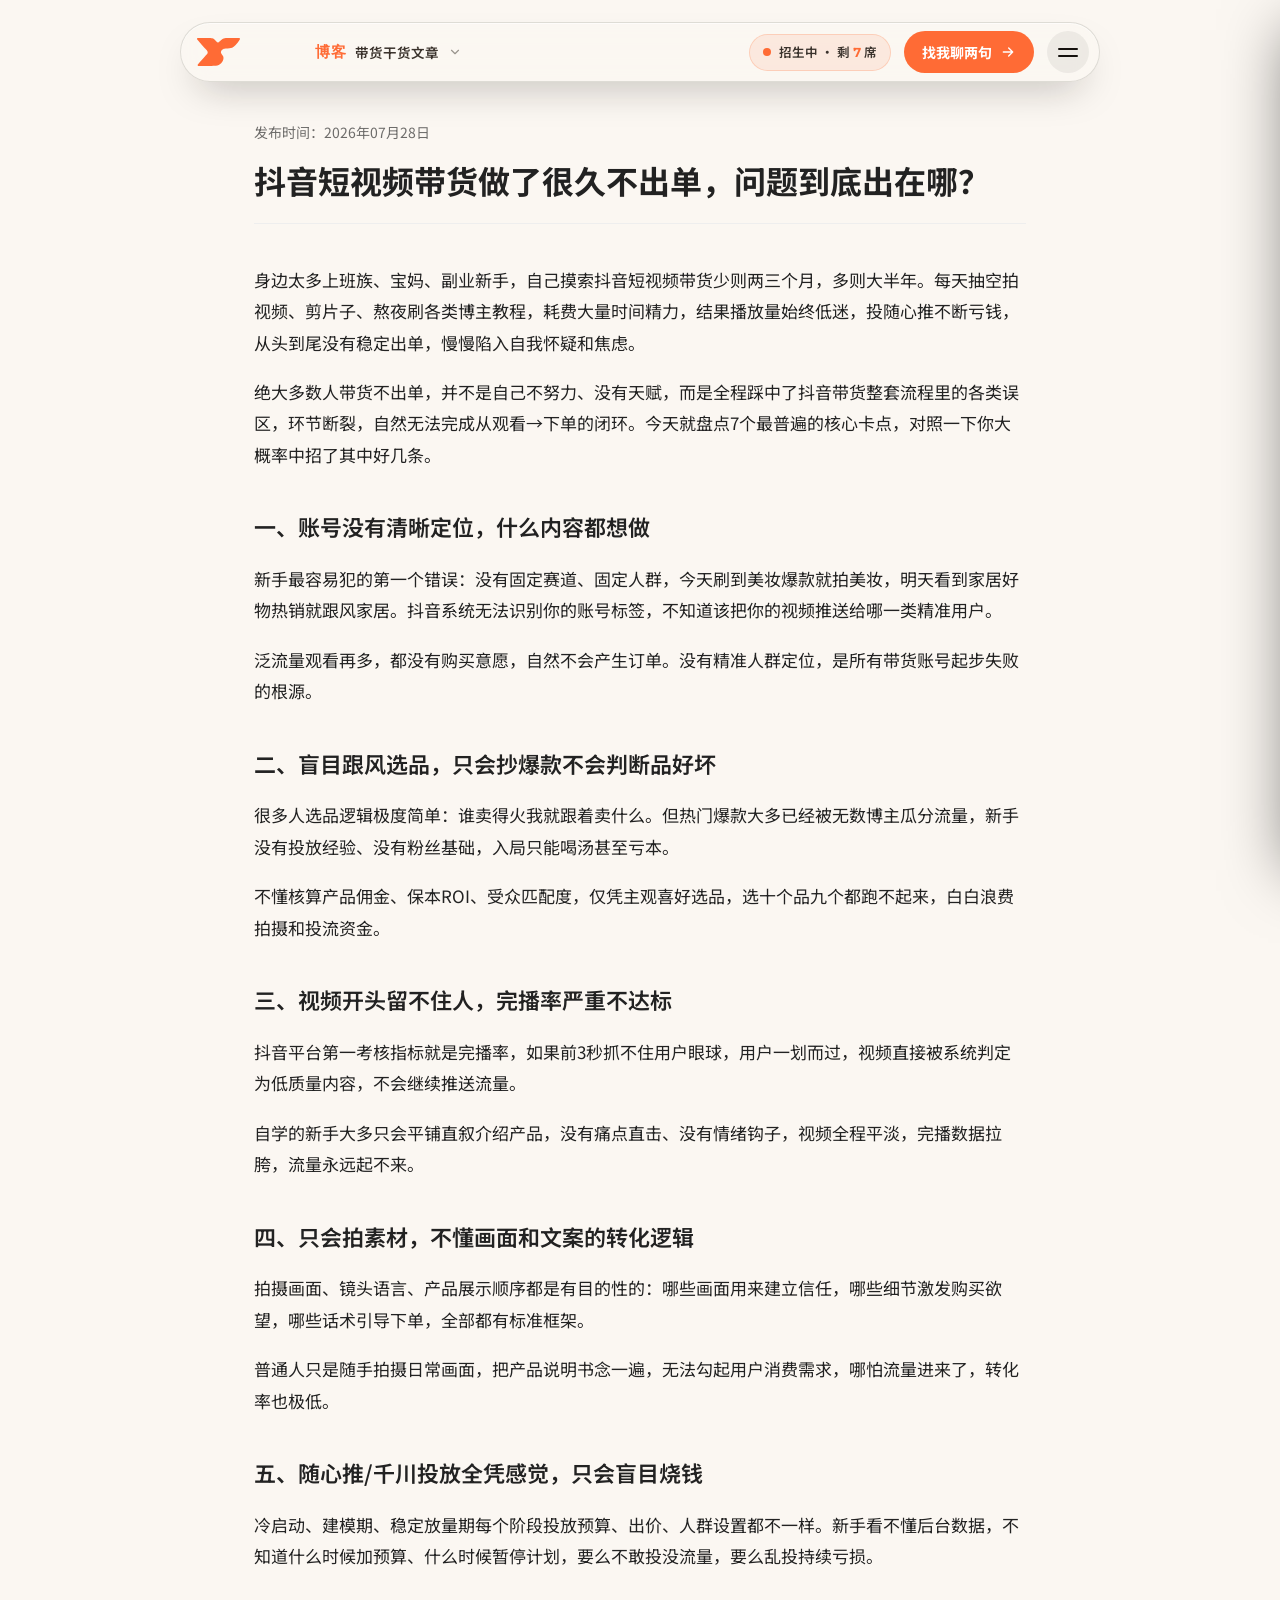
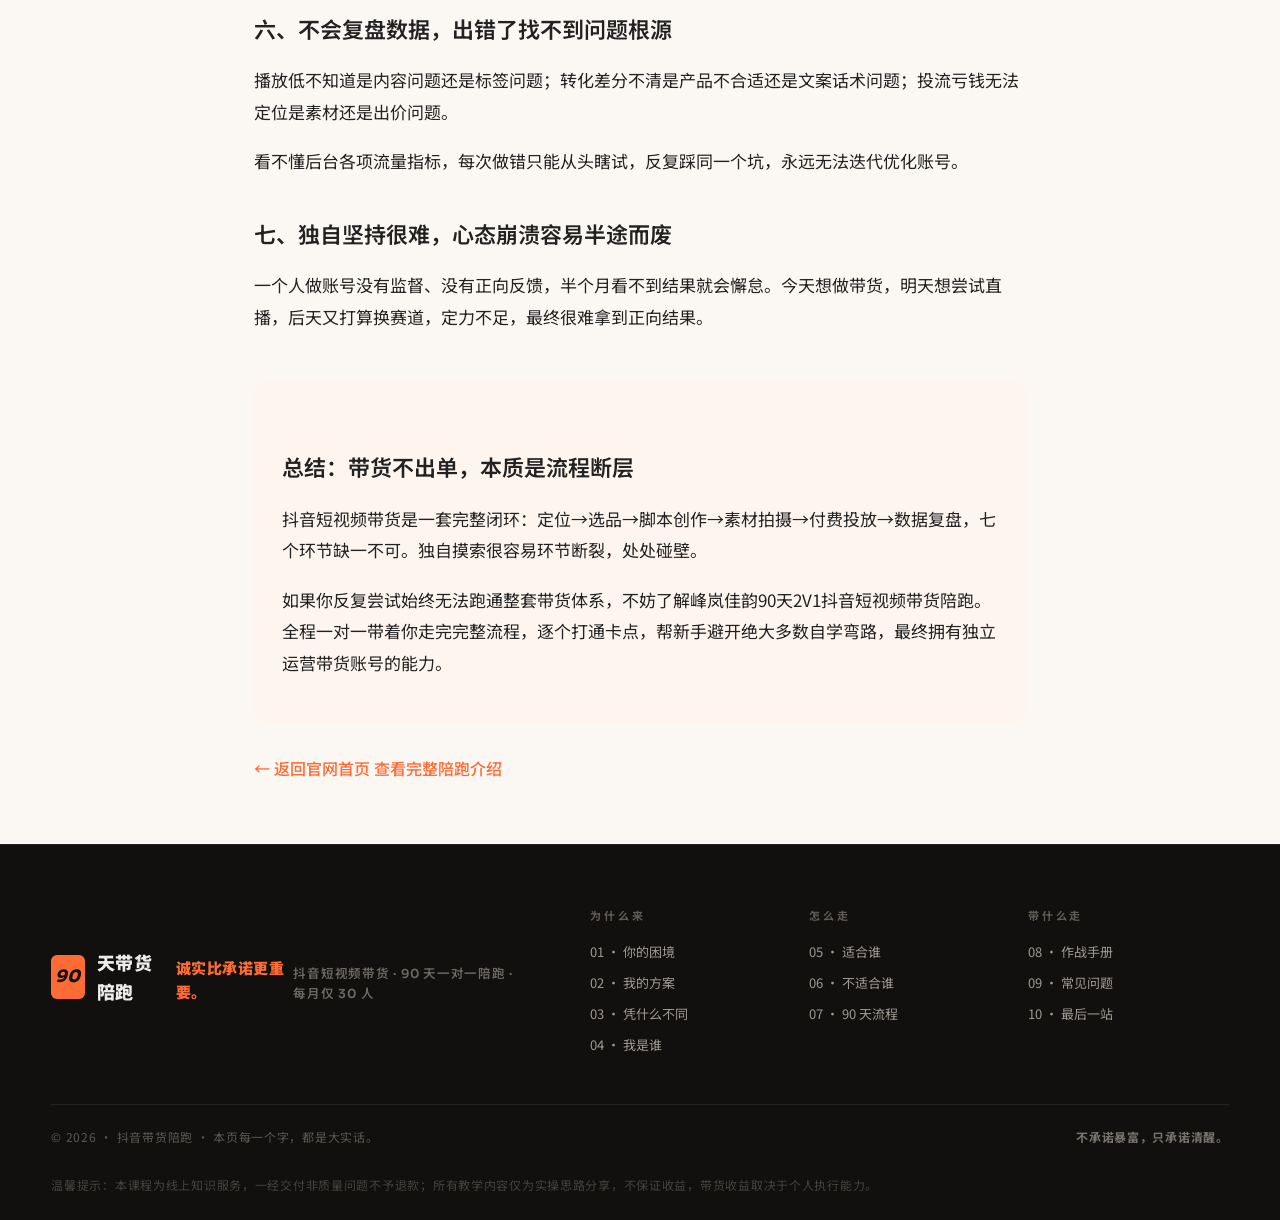
==== blog/out-no-order.html @ e252c6c5 "更新所有内容" ====
<!DOCTYPE html>
<html lang="zh-CN">
<head>
  <meta charset="UTF-8" />
  <link rel="icon" type="image/x-icon" href="../favicon.ico" />

  <!-- 头条收录推送JS 沿用首页配置 -->
  <script>
(function(){
var el = document.createElement("script");
el.src = "https://lf1-cdn-tos.bytegoofy.com/goofy/ttzz/push.js?caa2ae6c626daacee411cb8e3957a26a3ac97c10958d70d20d7df3fed50c33dfbc434964556b7d7129e9b750ed197d397efd7b0c6c715c1701396e1af40cec962b8d7c8c6655c9b00211740aa8a98e2e";
el.id = "ttzz";
var s = document.getElementsByTagName("script")[0];
s.parentNode.insertBefore(el, s);
})(window)
</script>

  <!-- 字节时间标签 -->
  <meta property="bytedance:published_time" content="2026-07-28T10:00:00+08:00" />
  <meta property="bytedance:updated_time" content="2026-07-28T10:00:00+08:00" />

  <!-- 统一主域名 -->
  <link rel="canonical" href="https://fljytrain.cn/blog/out-no-order.html" />
  <!-- 站点验证标签 -->
  <meta name="bytedance-verification-code" content="dHmdlxs4tfPzZgdVgK3D" />
  <meta name="msvalidate.01" content="B22CA4D837A7EFBE70AE7896F3863DC6" />

  <meta name="viewport" content="width=device-width, initial-scale=1.0, viewport-fit=cover" />
  <!-- 页面SEO核心标题+描述（百度抓取核心） -->
  <title>抖音短视频带货做了很久不出单，问题到底出在哪？|峰岚佳韵</title>
  <meta name="description" content="很多新手自学抖音带货数月始终无法出单，播放量低迷、投流亏钱、账号越做越焦虑，盘点7个绝大多数人都会踩的核心原因，帮你找准带货卡点。" />

  <meta name="theme-color" content="#FF6B35" />
  <meta name="color-scheme" content="light" />
  <meta name="format-detection" content="telephone=no, address=no, email=no" />

  <!-- 多尺寸图标 -->
  <link rel="icon" type="image/svg+xml" href="../favicon.svg" />
  <link rel="icon" type="image/png" sizes="32x32" href="../favicon-32.png" />
  <link rel="apple-touch-icon" sizes="180x180" href="../apple-touch-icon.png" />
  <link rel="manifest" href="../manifest.json" />

  <!-- OG社交分享卡片 -->
  <meta property="og:type" content="article" />
  <meta property="og:site_name" content="峰岚佳韵" />
  <meta property="og:title" content="抖音短视频带货做了很久不出单，问题到底出在哪？" />
  <meta property="og:description" content="盘点新手抖音带货不出单7大核心卡点，告别盲目摸索、内耗焦虑" />
  <meta property="og:url" content="https://fljytrain.cn/blog/out-no-order.html" />
  <meta property="og:locale" content="zh_CN" />
  <meta property="og:image" content="https://fljytrain.cn/og-cover.png" />
  <meta property="og:image:width" content="1200" />
  <meta property="og:image:height" content="630" />

  <!-- Twitter卡片 -->
  <meta name="twitter:card" content="summary_large_image" />
  <meta name="twitter:title" content="抖音短视频带货做了很久不出单，问题到底出在哪？" />
  <meta name="twitter:description" content="盘点新手抖音带货不出单7大核心卡点，告别盲目摸索、内耗焦虑" />
  <meta name="twitter:image" content="https://fljytrain.cn/og-cover.png" />

  <!-- 字体加载 完全沿用首页 -->
  <link rel="preconnect" href="https://fonts.loli.net" crossorigin />
  <link rel="preconnect" href="https://fonts.loli.net" />
  <link rel="preconnect" href="https://fonts.loli.net" crossorigin />
<link rel="preload" as="style"
      href="https://fonts.loli.net/css2?family=Sora:wght@400;600;700;800&family=Noto+Sans+SC:wght@400;500;700;900&display=swap" />
<link rel="stylesheet"
      href="https://fonts.loli.net/css2?family=Sora:wght@400;600;700;800&family=Noto+Sans+SC:wght@400;500;700;900&display=swap"
      media="print" onload="this.media='all'" />
<noscript><link rel="stylesheet"
      href="https://fonts.loli.net/css2?family=Sora:wght@400;600;700;800&family=Noto+Sans+SC:wght@400;500;700;900&display=swap" /></noscript>

  <!-- 全局样式引入 -->
  <link rel="stylesheet" href="../style.css" />
  <noscript><style>.rv{opacity:1!important;transform:none!important}.live-dot{animation:none!important}</style></noscript>

  <style>
    /* 博客页面专属简易排版样式，适配原有设计调性 */
    .blog-wrap {
      max-width: 820px;
      margin: 0 auto;
      padding: 120px 24px 60px;
      color: #222;
      line-height: 1.85;
    }
    .blog-header {
      margin-bottom: 40px;
      border-bottom: 1px solid #eee;
      padding-bottom: 20px;
    }
    .blog-date {
      font-size: 14px;
      opacity: 0.65;
      margin-bottom: 12px;
    }
    .blog-title {
      font-size: 32px;
      font-weight: 700;
      line-height: 1.4;
      font-family: "Noto Sans SC", sans-serif;
    }
    .blog-content h2 {
      font-size: 22px;
      margin: 36px 0 16px;
      font-weight: 600;
    }
    .blog-content p {
      font-size: 17px;
      margin-bottom: 18px;
    }
    .blog-content ul {
      padding-left: 22px;
      margin-bottom: 20px;
    }
    .blog-content li {
      margin-bottom: 12px;
      font-size: 17px;
    }
    .blog-conclusion {
      margin-top: 50px;
      padding: 28px;
      background: #fff5ef;
      border-radius: 12px;
    }
    .blog-back-home {
      display: inline-block;
      margin-top: 30px;
      color: #ff6b35;
      font-weight: 500;
    }
  </style>
</head>
<body>
<!-- 顶部导航 完全复用首页 -->
<header class="nav" id="nav" aria-label="主导航">
  <div class="nav-progress" aria-hidden="true"><span id="navProgressBar"></span></div>
  <div class="nav-island" id="navIsland">
    <a class="nav-brand" href="../index.html" aria-label="峰岚佳韵 首页">
      <img class="nav-logo nav-logo--color" src="../logo-color.svg" alt="峰岚佳韵" />
      <img class="nav-logo nav-logo--white" src="../logo-white.svg" alt="" aria-hidden="true" />
    </a>
    <button class="nav-chapter" id="navChapter" aria-label="打开章节目录" aria-controls="navDrawer" aria-expanded="false">
      <span class="nav-chapter-num">博客</span>
      <span class="nav-chapter-txt">带货干货文章</span>
      <svg class="nav-chapter-arr" viewBox="0 0 24 24" width="14" height="14" aria-hidden="true">
        <path d="M6 9l6 6 6-6" fill="none" stroke="currentColor" stroke-width="2" stroke-linecap="round" stroke-linejoin="round"/>
      </svg>
    </button>
    <div class="nav-right">
      <span class="nav-status" title="本期招生状态">
        <i class="nav-dot" aria-hidden="true"></i>
        <span class="nav-status-txt">招生中 · 剩 <b class="seats">7</b> 席</span>
      </span>
      <button class="nav-cta" id="navWx" type="button" data-wx="JyDdhrj" aria-label="复制微信号 JyDdhrj">
        <span>找我聊两句</span>
        <svg class="nav-cta-arr" viewBox="0 0 24 24" width="16" height="16" aria-hidden="true">
          <path d="M5 12h14M13 6l6 6-6 6" fill="none" stroke="currentColor" stroke-width="2" stroke-linecap="round" stroke-linejoin="round"/>
        </svg>
      </button>
      <button class="nav-burger" id="navBurger" aria-label="打开章节目录" aria-expanded="false" aria-controls="navDrawer">
        <span></span><span></span>
      </button>
    </div>
  </div>
</header>
<!-- 抽屉菜单、遮罩沿用首页代码 -->
<div class="nav-scrim" id="navScrim" aria-hidden="true"></div>
<div class="nav-drawer" id="navDrawer" inert aria-hidden="true">
  <div class="nav-drawer-head">
    <img class="nav-drawer-logo" src="../logo-white.svg" alt="峰岚佳韵" />
    <button class="nav-drawer-close" id="navDrawerClose" aria-label="关闭目录"><span></span><span></span></button>
  </div>
  <nav class="nav-drawer-list" aria-label="网站导航">
    <a href="../index.html"><span class="dl-num">首页</span><span class="dl-txt">主页</span></a>
    <a href="#blog-list"><span class="dl-num">博客</span><span class="dl-txt">全部干货文章</span></a>
    <a href="../index.html#pain"><span class="dl-num">01</span><span class="dl-txt">痛点诊断</span></a>
    <a href="../index.html#skill"><span class="dl-num">02</span><span class="dl-txt">能力体系</span></a>
    <a href="../index.html#cta"><span class="dl-num">10</span><span class="dl-txt">报名咨询</span></a>
  </nav>
  <div class="nav-drawer-foot">
    <span class="nav-status on-dark">
      <i class="nav-dot" aria-hidden="true"></i>
      <span>招生中 · 剩 <b class="seats">7</b> 席</span>
    </span>
    <button class="drawer-cta" id="drawerWx" type="button" data-wx="JyDdhrj">复制微信号 联系咨询 →</button>
  </div>
</div>

<!-- 正文博客内容区域 -->
<main class="blog-wrap">
  <article>
    <div class="blog-header">
      <div class="blog-date">发布时间：2026年07月28日</div>
      <h1 class="blog-title">抖音短视频带货做了很久不出单，问题到底出在哪？</h1>
    </div>
    <div class="blog-content">
      <p>身边太多上班族、宝妈、副业新手，自己摸索抖音短视频带货少则两三个月，多则大半年。每天抽空拍视频、剪片子、熬夜刷各类博主教程，耗费大量时间精力，结果播放量始终低迷，投随心推不断亏钱，从头到尾没有稳定出单，慢慢陷入自我怀疑和焦虑。</p>
      <p>绝大多数人带货不出单，并不是自己不努力、没有天赋，而是全程踩中了抖音带货整套流程里的各类误区，环节断裂，自然无法完成从观看→下单的闭环。今天就盘点7个最普遍的核心卡点，对照一下你大概率中招了其中好几条。</p>

      <h2>一、账号没有清晰定位，什么内容都想做</h2>
      <p>新手最容易犯的第一个错误：没有固定赛道、固定人群，今天刷到美妆爆款就拍美妆，明天看到家居好物热销就跟风家居。抖音系统无法识别你的账号标签，不知道该把你的视频推送给哪一类精准用户。</p>
      <p>泛流量观看再多，都没有购买意愿，自然不会产生订单。没有精准人群定位，是所有带货账号起步失败的根源。</p>

      <h2>二、盲目跟风选品，只会抄爆款不会判断品好坏</h2>
      <p>很多人选品逻辑极度简单：谁卖得火我就跟着卖什么。但热门爆款大多已经被无数博主瓜分流量，新手没有投放经验、没有粉丝基础，入局只能喝汤甚至亏本。</p>
      <p>不懂核算产品佣金、保本ROI、受众匹配度，仅凭主观喜好选品，选十个品九个都跑不起来，白白浪费拍摄和投流资金。</p>

      <h2>三、视频开头留不住人，完播率严重不达标</h2>
      <p>抖音平台第一考核指标就是完播率，如果前3秒抓不住用户眼球，用户一划而过，视频直接被系统判定为低质量内容，不会继续推送流量。</p>
      <p>自学的新手大多只会平铺直叙介绍产品，没有痛点直击、没有情绪钩子，视频全程平淡，完播数据拉胯，流量永远起不来。</p>

      <h2>四、只会拍素材，不懂画面和文案的转化逻辑</h2>
      <p>拍摄画面、镜头语言、产品展示顺序都是有目的性的：哪些画面用来建立信任，哪些细节激发购买欲望，哪些话术引导下单，全部都有标准框架。</p>
      <p>普通人只是随手拍摄日常画面，把产品说明书念一遍，无法勾起用户消费需求，哪怕流量进来了，转化率也极低。</p>

      <h2>五、随心推/千川投放全凭感觉，只会盲目烧钱</h2>
      <p>冷启动、建模期、稳定放量期每个阶段投放预算、出价、人群设置都不一样。新手看不懂后台数据，不知道什么时候加预算、什么时候暂停计划，要么不敢投没流量，要么乱投持续亏损。</p>

      <h2>六、不会复盘数据，出错了找不到问题根源</h2>
      <p>播放低不知道是内容问题还是标签问题；转化差分不清是产品不合适还是文案话术问题；投流亏钱无法定位是素材还是出价问题。</p>
      <p>看不懂后台各项流量指标，每次做错只能从头瞎试，反复踩同一个坑，永远无法迭代优化账号。</p>

      <h2>七、独自坚持很难，心态崩溃容易半途而废</h2>
      <p>一个人做账号没有监督、没有正向反馈，半个月看不到结果就会懈怠。今天想做带货，明天想尝试直播，后天又打算换赛道，定力不足，最终很难拿到正向结果。</p>

      <div class="blog-conclusion">
        <h2>总结：带货不出单，本质是流程断层</h2>
        <p>抖音短视频带货是一套完整闭环：定位→选品→脚本创作→素材拍摄→付费投放→数据复盘，七个环节缺一不可。独自摸索很容易环节断裂，处处碰壁。</p>
        <p>如果你反复尝试始终无法跑通整套带货体系，不妨了解峰岚佳韵90天2V1抖音短视频带货陪跑。全程一对一带着你走完完整流程，逐个打通卡点，帮新手避开绝大多数自学弯路，最终拥有独立运营带货账号的能力。</p>
      </div>

      <a href="../index.html" class="blog-back-home">← 返回官网首页 查看完整陪跑介绍</a>
    </div>
  </article>
</main>

<!-- 页脚 完全复用首页，包含合规温馨提示 -->
<footer class="site-foot" data-theme="dark">
  <div class="wrap">
    <div class="foot-top">
      <div class="foot-brand">
        <p class="foot-logo-row"><span class="foot-logo">90</span><span class="foot-name">天带货陪跑</span></p>
        <p class="foot-tag">诚实比承诺更重要。</p>
        <p class="foot-sub">抖音短视频带货 · 90 天一对一陪跑 · 每月仅 30 人</p>
      </div>
      <nav class="foot-nav" aria-label="页面导航">
        <div class="foot-col">
          <p class="foot-col-t">为什么来</p>
          <a href="../index.html#pain">01 · 你的困境</a>
          <a href="../index.html#skill">02 · 我的方案</a>
          <a href="../index.html#diff">03 · 凭什么不同</a>
          <a href="../index.html#why">04 · 我是谁</a>
        </div>
        <div class="foot-col">
          <p class="foot-col-t">怎么走</p>
          <a href="../index.html#fit">05 · 适合谁</a>
          <a href="../index.html#nofit">06 · 不适合谁</a>
          <a href="../index.html#roadmap">07 · 90 天流程</a>
        </div>
        <div class="foot-col">
          <p class="foot-col-t">带什么走</p>
          <a href="../index.html#manual">08 · 作战手册</a>
          <a href="../index.html#faq">09 · 常见问题</a>
          <a href="../index.html#cta">10 · 最后一站</a>
        </div>
      </nav>
    </div>
    <div class="foot-bot">
      <p>© 2026 · 抖音带货陪跑 · 本页每一个字，都是大实话。</p>
      <p class="foot-motto">不承诺暴富，只承诺清醒。</p>
      <p style="font-size:12px;opacity:0.7;margin-top:12px;line-height:1.6;">
温馨提示：本课程为线上知识服务，一经交付非质量问题不予退款；所有教学内容仅为实操思路分享，不保证收益，带货收益取决于个人执行能力。
      </p>
    </div>
  </div>
</footer>

<!-- 回到顶部按钮 -->
<button class="totop" id="toTop" type="button" aria-label="回到顶部">
  <svg class="totop-ring" viewBox="0 0 52 52" aria-hidden="true">
    <circle class="totop-track" cx="26" cy="26" r="22"></circle>
    <circle class="totop-prog" cx="26" cy="26" r="22"></circle>
  </svg>
  <span class="totop-arr" aria-hidden="true">↑</span>
</button>

<!-- 全局交互JS -->
<script src="../script.js"></script>
</body>
</html>
---- style.css ----
/* =========================================================
   峰岚佳韵 · style.css 对齐终稿 v2（整份替换 · 修正首屏垂直站位）
   v2 相较 v1 的唯一变化：首屏 Hero 垂直布局 5 处
   ① .hero-inner-content 顶部让出导航高度、底部让出底栏
   ② .hero-grid 去掉自身上下 padding，改在"导航下—底栏上"区域居中
   ③ 1024 断点 .hero-grid 同步去掉 padding-block
   ④ 980 断点 .hero-grid 同步去掉 padding-top/bottom
   ⑤ 600 断点删除 .hero 的 padding-top（它会把 sticky 顶下去、把底栏挤出屏） */
/* ---- 滚动条：滑出显示、静止透明 ---- */
/* ── 焦点环：键盘 Tab 时的可见指示（替换原来的 outline:none） ──
   纸白底模块 + 导航常态 → 橙环；墨黑底模块 → 白环；橙底 hero → 墨环。
   唯一已知妥协：导航 ghost 态用白环，停在橙 hero 上时对比偏弱
   （白 on 橙 ≈2.3:1，未达非文本 3:1）——因 ghost 同时出现在橙/墨两种底，
   静态 CSS 无法两全，要完美需 JS 按当前 theme 切环色，成本不值，故取白环折中。 */
:focus-visible{
  outline:2.5px solid var(--orange);
  outline-offset:3px;
  border-radius:6px;
}
/* 墨黑底模块：白环 */
.pain :focus-visible,
.why :focus-visible,
.nofit :focus-visible,
.manual :focus-visible,
.cta :focus-visible,
.nav-drawer :focus-visible,
.site-foot :focus-visible{ outline-color:#fff; }
/* 橙底首屏：墨环（墨 on 橙 对比高，hero 内可聚焦元素少，无两全问题） */
.hero :focus-visible{ outline-color:var(--ink); }
/* 导航 ghost 态：白环（见顶部注释的妥协说明） */
.nav.ghost :focus-visible{ outline-color:#fff; }

/* 深色区（hero/墨色模块/抽屉）上换成白环，才看得见 */
.nav.ghost :focus-visible,
.why :focus-visible, .pain :focus-visible, .nofit :focus-visible,
.manual :focus-visible, .cta :focus-visible, .nav-drawer :focus-visible,
.site-foot :focus-visible{ outline-color:#fff; }
html{ scrollbar-width:thin; scrollbar-color:transparent transparent; }
html.is-scrolling{ scrollbar-color:rgba(255,107,53,.85) transparent; }
::-webkit-scrollbar{ width:8px; height:8px; }
::-webkit-scrollbar-track{ background:transparent; }
::-webkit-scrollbar-thumb{
  background:rgba(255,107,53,0);
  border-radius:999px; border:2px solid transparent; background-clip:padding-box;
  transition:background .4s ease;
}
html.is-scrolling::-webkit-scrollbar-thumb{ background:linear-gradient(180deg,#FF7A45,#FF5A1F); }
::-webkit-scrollbar-button{ display:none; }

/* ---------- 全局设计变量 ---------- */
:root{
  /* 原生变量（导航 / Hero 等旧模块引用） */
  --orange:#FF6B35;
  --orange-deep:#E8541F;
  --orange-soft:#FFB088;
  --cream:#FFF3EA;
  --ink:#15110E;
  --ink-soft:#3A322C;
  --paper:#FBF7F2;
  --paper-2:#F2EBE2;
  --line:rgba(21,17,14,.12);
  --ease:cubic-bezier(.32,.72,.24,1);
  --ease-out:cubic-bezier(.16,1,.3,1);
  --ease-spring:cubic-bezier(.34,1.4,.44,1);
  --maxw:1180px;
  --nav-h:68px;
  /* 整合模块别名 */
  --c-orange:var(--orange);
  --c-orange-deep:var(--orange-deep);
  --c-orange-soft:var(--orange-soft);
  --c-cream:var(--cream);
  --c-paper:var(--paper);
  --c-ink:var(--ink);
  --c-ink-2:var(--ink-soft);
  --c-line:var(--line);
  --c-line-dk:rgba(255,243,234,.16);
  --c-muted:rgba(21,17,14,.62);
  --c-muted-dk:rgba(255,243,234,.66);
  --c-ok:#1F8A5B;
  --c-no:#9A4A33;

  /* ── 响应式断点变量 ── */
  --bp-sm:480px;   /* 大手机 */
  --bp-md:768px;   /* 平板竖屏 */
  --bp-lg:1024px;  /* 平板横屏 / 小笔记本 */
  --bp-xl:1280px;  /* 桌面 */
  --bp-2xl:1600px; /* 超宽 */

  /* 内容容器 */
  --shell:1240px;
  --gutter:clamp(18px, 5vw, 64px);

  /* 流体字号基线 */
  --fs-lead:clamp(28px, 4.6vw + .4rem, 64px);
  --fs-h2:clamp(22px, 2.4vw + .3rem, 34px);
  --fs-body:clamp(15px, .4vw + .8rem, 17.5px);

  /* 模块扩增变量 */
  --f-disp:'Sora','Noto Sans SC',sans-serif;
  --c-bg:var(--paper);
  --c-bg-soft:#FFF7F0;
  --c-card:#fff;
  --c-accent:var(--orange);
}

/* ── 全局容器 ── */
.shell{ width:100%; max-width:var(--shell); margin-inline:auto; padding-inline:var(--gutter); }

/* ── 超宽屏：字号不再无限放大 ── */
@media (min-width:1920px){
  :root{ --fs-lead:clamp(64px, 3.4vw, 80px); --gutter:clamp(64px, 6vw, 120px); }
}

/* ── 横屏矮视口：垂直 padding 收紧 ── */
@media (orientation:landscape) and (max-height:560px){
  section{ padding-block:clamp(36px, 8vh, 64px) !important; }
}

/* ── 平板竖屏过渡带 ── */
@media (min-width:768px) and (max-width:1023px){
  :root{ --gutter:clamp(28px, 6vw, 48px); }
}

/* ---------- 全局基础重置 ---------- */
*{box-sizing:border-box;margin:0;padding:0;-webkit-tap-highlight-color:transparent}
html{scroll-behavior:smooth;-webkit-text-size-adjust:100%}
body{
  font-family:'Noto Sans SC',system-ui,sans-serif;
  color:var(--ink); background:var(--paper); line-height:1.6;
  -webkit-font-smoothing:antialiased; overflow-x:hidden;
}
img{max-width:100%;display:block}
a{color:inherit;text-decoration:none}
::selection{ background:var(--c-orange); color:#fff; }
.wrap{width:min(var(--maxw),92vw);margin-inline:auto}
.wrap-narrow{ width:min(860px,92vw); margin-inline:auto; }

/* 入场动画：.rv 由 JS IntersectionObserver 加 .in 点亮，--d 控制交错延迟 */
.rv{ opacity:0; transform:translateY(22px); transition:opacity .7s ease,transform .7s ease; transition-delay:var(--d,0s); }
.rv.in{ opacity:1; transform:none; }
@media (prefers-reduced-motion:reduce){ .rv{ opacity:1; transform:none; transition:none!important; } }

.seats{ font-variant-numeric:tabular-nums; }



/* =========================================================
   【模块 0】顶部导航 NAV 胶囊栏
   ========================================================= */
.nav{
  position:fixed; inset:0 0 auto 0; z-index:80;
  display:flex; justify-content:center;
  padding:clamp(12px,2.4vw,22px) clamp(12px,3vw,28px) 0;
  pointer-events:none;
}
.nav > *{ pointer-events:auto; }

.nav-progress{ position:fixed; top:0; left:0; right:0; height:3px; z-index:90; pointer-events:none; }
.nav-progress span{
  display:block; height:100%; width:0%;
  background:linear-gradient(90deg,var(--orange),#FFB088);
  box-shadow:0 0 12px rgba(255,107,53,.6);
  transition:width .12s linear;
}

.nav-island{
  position:relative;
  display:flex; align-items:center; gap:clamp(8px,1.4vw,20px);
  width:min(920px,100%);
  padding:8px 10px 8px 16px; border-radius:999px;
  background:rgba(251,247,242,.88); border:1px solid var(--line);
  box-shadow:0 18px 40px -18px rgba(21,17,14,.35), inset 0 1px 0 rgba(255,255,255,.6);
  backdrop-filter:blur(14px) saturate(1.4); -webkit-backdrop-filter:blur(14px) saturate(1.4);
  transition:transform .5s var(--ease), background .5s var(--ease),
             box-shadow .5s var(--ease), border-color .5s var(--ease);
}
.nav.solid .nav-island{
  transform:translateY(-2px);
  box-shadow:0 24px 50px -20px rgba(21,17,14,.45), inset 0 1px 0 rgba(255,255,255,.7);
}
.nav.ghost .nav-island{
  background:rgba(255,255,255,.08); border-color:rgba(255,255,255,.32);
  box-shadow:0 12px 36px -16px rgba(0,0,0,.4), inset 0 1px 0 rgba(255,255,255,.18);
  backdrop-filter:blur(8px) saturate(1.1); -webkit-backdrop-filter:blur(8px) saturate(1.1);
}

.nav-brand{ position:relative; flex:0 0 auto; height:28px; min-width:96px; display:inline-flex; align-items:center; }
.nav-logo{
  height:28px; width:auto; max-width:130px;
  position:absolute; left:0; top:50%; transform:translateY(-50%);
  transition:opacity .45s var(--ease);
}
.nav-logo--white{ opacity:0; }
.nav.ghost .nav-logo--color{ opacity:0; }
.nav.ghost .nav-logo--white{ opacity:1; }
.nav-brand:hover .nav-logo{ filter:brightness(1.08); }

.nav-chapter{
  flex:1 1 auto; min-width:0;
  display:inline-flex; align-items:center; gap:9px;
  background:none; border:0; cursor:pointer;
  padding:8px 4px; font-family:inherit; text-align:left;
  color:var(--ink-soft); transition:color .3s;
}
.nav-chapter:hover{ color:var(--ink); }
.nav-chapter-num{
  font-family:'Sora',sans-serif; font-weight:800; font-size:15px;
  color:var(--orange); letter-spacing:.04em; flex:0 0 auto;
  transition:transform .35s var(--ease);
}
.nav-chapter:hover .nav-chapter-num{ transform:translateY(-2px); }
.nav-chapter-txt{
  font-family:'Sora','Noto Sans SC',sans-serif; font-weight:600; font-size:13.5px;
  white-space:nowrap; overflow:hidden; text-overflow:ellipsis;
}
.nav-chapter-arr{ flex:0 0 auto; opacity:.5; transition:transform .35s var(--ease), opacity .3s; }
.nav-chapter:hover .nav-chapter-arr{ transform:translateY(2px); opacity:1; }
.nav.ghost .nav-chapter{ color:rgba(255,255,255,.85); }
.nav.ghost .nav-chapter:hover{ color:#fff; }
.nav.ghost .nav-chapter-num{ color:#FFD9C7; }
.nav-chapter.tick .nav-chapter-num{ animation:chTick .45s var(--ease); }
@keyframes chTick{ 0%{transform:translateY(6px);opacity:0} 100%{transform:translateY(0);opacity:1} }

.nav-right{ display:flex; align-items:center; gap:clamp(6px,1vw,14px); flex:0 0 auto; margin-left:auto; }
.nav-status{
  display:inline-flex; align-items:center; gap:8px;
  font-size:12.5px; font-weight:600; color:var(--ink-soft);
  padding:7px 13px; border-radius:999px;
  background:rgba(255,107,53,.10); border:1px solid rgba(255,107,53,.22);
  white-space:nowrap; transition:color .4s, background .4s, border-color .4s;
}
.nav-status b{ color:var(--orange); font-family:'Sora',sans-serif; }
.nav.ghost .nav-status{ color:rgba(255,255,255,.92); background:rgba(255,255,255,.12); border-color:rgba(255,255,255,.3); }
.nav.ghost .nav-status b{ color:#fff; }
.nav-dot{
  width:8px; height:8px; border-radius:50%; background:var(--orange); flex:0 0 auto;
  box-shadow:0 0 0 0 rgba(255,107,53,.6); animation:navPulse 1.9s infinite;
}
.nav.ghost .nav-dot{ background:#fff; }
@keyframes navPulse{
  0%{box-shadow:0 0 0 0 rgba(255,107,53,.55)}
  70%{box-shadow:0 0 0 9px rgba(255,107,53,0)}
  100%{box-shadow:0 0 0 0 rgba(255,107,53,0)}
}

.nav-cta{
  position:relative; display:inline-flex; align-items:center; gap:8px;
  font-family:'Sora','Noto Sans SC',sans-serif; font-weight:700; font-size:14px;
  padding:11px 18px; border-radius:999px; color:#fff; background:var(--orange);
  overflow:hidden; isolation:isolate;
  transition:transform .35s var(--ease), box-shadow .35s, color .4s, background .4s;
}
.nav-cta::before{
  content:""; position:absolute; inset:0; z-index:-1; border-radius:inherit;
  background:var(--orange-deep); transform:scale(0); opacity:0;
  transition:transform .4s var(--ease), opacity .3s;
}
.nav-cta:hover{ transform:translateY(-2px); box-shadow:0 14px 28px -10px rgba(255,107,53,.6); }
.nav-cta:hover::before{ transform:scale(1); opacity:1; }
.nav-cta-arr{ transition:transform .35s var(--ease); }
.nav-cta:hover .nav-cta-arr{ transform:translateX(4px); }
.nav.ghost .nav-cta{ background:#fff; color:var(--orange); }
.nav.ghost .nav-cta::before{ background:var(--ink); }
.nav.ghost .nav-cta:hover{ color:#fff; box-shadow:0 14px 28px -10px rgba(0,0,0,.5); }

.nav-burger{
  display:inline-flex; flex-direction:column; justify-content:center; gap:5px;
  width:42px; height:42px; border:0; border-radius:50%; cursor:pointer;
  background:rgba(21,17,14,.06); transition:background .3s, transform .3s var(--ease);
}
.nav-burger:hover{ background:rgba(21,17,14,.12); transform:scale(1.06); }
.nav-burger span{ display:block; width:20px; height:2px; margin-inline:auto; background:var(--ink); border-radius:2px; transition:.35s var(--ease); }
.nav.ghost .nav-burger{ background:rgba(255,255,255,.14); }
.nav.ghost .nav-burger span{ background:#fff; }

/* =========================================================
   【模块 0.5】右侧抽屉导航菜单
   ========================================================= */
.nav-scrim{
  position:fixed; inset:0; z-index:99;
  background:rgba(21,17,14,.42);
  backdrop-filter:blur(3px); -webkit-backdrop-filter:blur(3px);
  opacity:0; visibility:hidden;
  transition:opacity .6s var(--ease), visibility .6s;
}
.nav-scrim.show{ opacity:1; visibility:visible; }

.nav-drawer{
  position:fixed; top:0; right:0; bottom:0; z-index:100;
  width:min(460px,100%); height:100dvh;
  background:var(--ink); color:#fff;
  display:flex; flex-direction:column; justify-content:space-between;
  padding:clamp(20px,4vw,40px);
  transform:translateX(102%);
  box-shadow:-30px 0 60px -30px rgba(0,0,0,.5);
  transition:transform .7s var(--ease-out);
  pointer-events:none; overflow:hidden;
}
.nav-drawer.open{ transform:translateX(0); pointer-events:auto; }

.nav-drawer-head{ display:flex; align-items:center; justify-content:space-between; flex:0 0 auto; }
.nav-drawer-logo{ height:28px; width:auto; }
.nav-drawer-close{ position:relative; width:44px; height:44px; border:0; background:none; cursor:pointer; transition:transform .35s var(--ease); }
.nav-drawer-close:hover{ transform:rotate(90deg); }
.nav-drawer-close span{ position:absolute; left:50%; top:50%; width:24px; height:2px; background:#fff; border-radius:2px; }
.nav-drawer-close span:first-child{ transform:translate(-50%,-50%) rotate(45deg); }
.nav-drawer-close span:last-child{ transform:translate(-50%,-50%) rotate(-45deg); }

.nav-drawer-list{
  display:flex; flex-direction:column; justify-content:center; gap:2px;
  flex:1 1 auto; min-height:0;
  overflow-y:auto; overflow-x:hidden;
  margin:8px 0;
  scrollbar-width:none; -ms-overflow-style:none;
}
.nav-drawer-list::-webkit-scrollbar{ width:0; height:0; display:none; }
.nav-drawer-list a{
  display:flex; align-items:baseline; gap:14px;
  padding:11px 4px; border-bottom:1px solid rgba(255,255,255,.12);
  opacity:0; transform:translateX(28px);
  transition:opacity .5s var(--ease), transform .5s var(--ease), padding-left .35s var(--ease);
}
.nav-drawer.open .nav-drawer-list a{ opacity:1; transform:none; }
.nav-drawer.open .nav-drawer-list a:nth-child(1){ transition-delay:.08s; }
.nav-drawer-list a:hover{ padding-left:14px; }
.dl-num{ font-family:'Sora',sans-serif; font-size:13px; color:var(--orange); letter-spacing:.1em; flex:0 0 auto; }
.dl-txt{
  font-family:'Sora','Noto Sans SC',sans-serif; font-weight:800;
  font-size:clamp(18px,4.2vw,26px); line-height:1.2; letter-spacing:-.3px;
  transition:color .3s; min-width:0; word-break:break-word;
}
.nav-drawer-list a:hover .dl-txt{ color:var(--orange); }
.dl-now{
  flex:0 0 auto; font-size:10.5px; font-weight:700; letter-spacing:.08em;
  color:var(--orange); border:1px solid rgba(255,107,53,.5); border-radius:999px;
  padding:3px 8px; opacity:0; transform:scale(.8);
  transition:opacity .35s var(--ease), transform .35s var(--ease);
}
.nav-drawer-list a.active .dl-now{ opacity:1; transform:scale(1); }
.nav-drawer-list a.active .dl-txt{ color:var(--orange); }
.dl-arr{ margin-left:auto; font-size:20px; opacity:.35; transition:opacity .3s, transform .3s var(--ease); flex:0 0 auto; }
.nav-drawer-list a:hover .dl-arr{ opacity:1; transform:translate(4px,-4px); }

.nav-drawer-foot{
  display:flex; flex-direction:column; gap:14px;
  flex:0 0 auto; padding-top:18px;
  border-top:1px solid rgba(255,255,255,.12);
}
.nav-drawer-foot .nav-status.on-dark{ align-self:flex-start; color:#fff; background:rgba(255,255,255,.12); border-color:rgba(255,255,255,.3); }
.nav-drawer-foot .nav-status.on-dark b{ color:#fff; }
.nav-drawer-foot .nav-status.on-dark .nav-dot{ background:#fff; }
.drawer-cta{
  display:inline-flex; align-items:center; justify-content:center; gap:8px;
  width:100%; padding:15px 18px; border-radius:999px;
  font-family:'Sora','Noto Sans SC',sans-serif; font-weight:700; font-size:15.5px;
  color:#fff; background:var(--orange);
  transition:transform .35s var(--ease), background .3s;
}
.drawer-cta:hover{ transform:translateY(-2px); background:var(--orange-deep); }

/* =========================================================
   【模块 1】首屏Hero 钉屏+沉浸式视差核心布局
   ========================================================= */
.hero{
  position:sticky; top:0; z-index:1;
  height:100vh; height:100svh; max-height:100svh;
  overflow:hidden;
  background:var(--orange);
}
.hero-bg{
  position:absolute; inset:0; z-index:0; pointer-events:none;
}

/* ① v2：顶部让出导航高度，底部让出底栏，内容在这块区域内居中 */
.hero-inner-content {
  position: relative;
  z-index: 3;
  width: 100%;
  height: 100%;
  display: flex;
  flex-direction: column;
  justify-content: center;
  padding: calc(var(--nav-h) + clamp(14px, 3vh, 36px)) clamp(16px, 3vw, 40px) clamp(92px, 12vh, 124px);
}

.hero-slash{
  position:absolute; right:0; bottom:0; z-index:0;
  width:46%; height:42%;
  background:var(--orange-deep); opacity:.5;
  clip-path:polygon(100% 0,100% 100%,0 100%);
}
.hero-glow{
  position:absolute; z-index:1; pointer-events:none;
  right:4%; top:50%; transform:translateY(-50%);
  width:min(58vw,640px); aspect-ratio:1; border-radius:50%;
  background:radial-gradient(circle, rgba(255,224,205,.55) 0%, rgba(255,140,80,.20) 40%, transparent 70%);
  filter:blur(10px);
  animation:heroGlow 7s ease-in-out infinite;
  will-change:transform,opacity;
}
@keyframes heroGlow{ 50%{ opacity:.72; transform:translateY(-50%) scale(1.05); } }
.hero-grain{
  position:absolute; inset:0; z-index:1; pointer-events:none; opacity:.05; mix-blend-mode:overlay;
  background-image:url("data:image/svg+xml,%3Csvg xmlns='http://www.w3.org/2000/svg' width='120' height='120'%3E%3Cfilter id='n'%3E%3CfeTurbulence type='fractalNoise' baseFrequency='0.9' numOctaves='2'/%3E%3C/filter%3E%3Crect width='100%25' height='100%25' filter='url(%23n)'/%3E%3C/svg%3E");
  will-change:transform;
}

/* ② v2：去掉自身上下 padding（交给父容器），加 align-content 居中 */
.hero-grid{
  position:relative; z-index:2; flex:1;
  display:grid; grid-template-columns:1.05fr .95fr; align-items:center; align-content:center;
  gap:clamp(32px,5vw,72px);
  min-height:0;
}
.hero-copy{ display:flex; flex-direction:column; align-items:flex-start; min-width:0; }

.hero-hello{
  margin:0; font-family:'Sora',sans-serif; font-style:italic; font-weight:800;
  color:#FFF3EA; line-height:.92; letter-spacing:-.02em;
  font-size:clamp(58px,9.5vw,132px); transform:rotate(-2.5deg); transform-origin:left center;
  text-shadow:0 6px 30px rgba(120,40,12,.28);
  opacity:1; animation:riseIn .8s var(--ease) .1s both;
}
.hello-bang{ color:#FFD0A4; display:inline-block; animation:bangPop 2.6s var(--ease) 1s infinite; }
@keyframes bangPop{ 0%,72%,100%{transform:translateY(0) rotate(0)} 80%{transform:translateY(-10px) rotate(8deg)} 90%{transform:translateY(0) rotate(-3deg)} }

.hello-wave{
  display:block; width:clamp(90px,9vw,150px); height:auto; height:.12em; margin:.06em 0 0;
  transform:rotate(-1deg); overflow:visible;
}
.wave-line{ stroke-dasharray:900; stroke-dashoffset:900; animation:drawWave 1.1s var(--ease) .45s forwards; }
@keyframes drawWave{ to{ stroke-dashoffset:0; } }

.hero-subtitle{
  margin:.18em 0 0; font-family:inherit; font-weight:800;
  color:rgba(255,243,234,.94); letter-spacing:.02em; line-height:1.15;
  font-size:clamp(32px,4.2vw,64px);
  text-shadow:0 1px 2px rgba(120,40,10,.22);
  opacity:1; animation:riseIn .8s var(--ease) .62s both;
}
.sub-lead{
  color:#fff7f0;
  font-weight:600;
  letter-spacing:.08em;
  padding-right:.18em;
  display:inline-block;
}
.sub-brand{
  color:#fff7f0;
  font-weight:900;
  letter-spacing:.08em;
  display:inline-block;
}


@keyframes nod{ 0%,100%{transform:translateY(0)} 50%{transform:translateY(5px)} }

.hero-host{
  grid-column:2; grid-row:1; position:relative;
  display:flex; align-items:center; justify-content:center;
  align-self:center; width:100%; min-height:300px;
  animation:hostFloat 6.5s ease-in-out infinite;
}
@keyframes hostFloat{ 0%,100%{transform:translateY(-7px)} 50%{transform:translateY(7px)} }
@keyframes hostFloatTilt{ 0%,100%{transform:rotate(-3deg) translateY(-7px)} 50%{transform:rotate(-3deg) translateY(7px)} }
.host-face{ width:clamp(220px,24vw,340px); height:auto; overflow:visible; position:relative; z-index:1; }

.face-line{ stroke-dasharray:520; stroke-dashoffset:520; animation:drawFace 1s var(--ease) forwards; }
.host-face circle.face-line{ animation-delay:.2s; }
.host-face path.face-line:nth-of-type(1){ animation-delay:.7s; }
.host-face .eye-open path{ stroke-dasharray:60; stroke-dashoffset:60; animation:drawFace .5s var(--ease) 1s forwards; }
.host-face path.face-line:nth-last-of-type(2){ animation-delay:1.25s; }
.wave-hand .face-line{ stroke-dasharray:120; stroke-dashoffset:120; animation:drawFace .6s var(--ease) 1.5s forwards; }
@keyframes drawFace{ to{ stroke-dashoffset:0; } }

.eye-closed{ opacity:0; animation:blink 4.6s ease-in-out 2.2s infinite; }
.eye-open { animation:blinkOpen 4.6s ease-in-out 2.2s infinite; }
@keyframes blink    { 0%,90%,100%{opacity:0} 93%,96%{opacity:1} }
@keyframes blinkOpen{ 0%,90%,100%{opacity:1} 93%,96%{opacity:0} }

.host-blush{ opacity:.5; transform-box:fill-box; transform-origin:center; animation:blush 3.2s ease-in-out infinite; }
@keyframes blush{ 0%,100%{opacity:.42; transform:scale(.92)} 50%{opacity:.62; transform:scale(1.05)} }

.wave-hand{ transform-box:view-box; transform-origin:168px 96px; animation:handWave 5.5s ease-in-out 2s infinite; }
@keyframes handWave{
  0%,55%,100%{ transform:rotate(0deg); }
  8%{transform:rotate(-16deg)} 16%{transform:rotate(8deg)} 24%{transform:rotate(-14deg)}
  32%{transform:rotate(6deg)} 42%{transform:rotate(0deg)}
}

.hero-host-glow{
  position:absolute; left:50%; top:50%;
  transform:translate(-50%,-50%);
  width:135%; aspect-ratio:1;
  z-index:0; pointer-events:none;
  border-radius:50%;
  background:radial-gradient(circle, rgba(255,180,124,.55), rgba(255,120,60,.16) 46%, transparent 70%);
  animation:hostGlow 4.5s ease-in-out infinite;
}
@keyframes hostGlow{ 0%,100%{transform:translate(-50%,-50%) scale(.94); opacity:.85} 50%{transform:translate(-50%,-50%) scale(1.06); opacity:1} }

.host-particle{ position:absolute; z-index:3; }
.p-star{ top:8%; right:14%; width:18px; height:18px; background:#FFD98A;
  clip-path:polygon(50% 0,61% 39%,100% 50%,61% 61%,50% 100%,39% 61%,0 50%,39% 39%);
  animation:spinFloat 7s linear infinite, pFade 3.4s ease-in-out infinite; }
.p-dot{ top:20%; left:8%; width:11px; height:11px; border-radius:50%; background:#FFF3EA;
  animation:dotFloat 5.2s ease-in-out infinite, pFade 2.8s ease-in-out .6s infinite; }
.p-ring{ bottom:14%; right:10%; width:16px; height:16px; border-radius:50%;
  border:2.5px solid #FFD0A4; background:transparent;
  animation:ringFloat 6s ease-in-out infinite, pFade 3.6s ease-in-out 1.1s infinite; }
@keyframes spinFloat{ 0%{transform:rotate(0) translateY(0)} 50%{transform:rotate(180deg) translateY(-10px)} 100%{transform:rotate(360deg) translateY(0)} }
@keyframes dotFloat{ 0%,100%{transform:translateY(0)} 50%{transform:translateY(-12px)} }
@keyframes ringFloat{ 0%,100%{transform:translateY(0) scale(1)} 50%{transform:translateY(9px) scale(1.12)} }
@keyframes pFade{ 0%,100%{opacity:.35} 50%{opacity:.95} }

@keyframes riseIn{ from{opacity:0; transform:translateY(14px);} to{opacity:1; transform:translateY(0);} }
@keyframes fadeUp{ from{opacity:0; transform:translateY(8px);}  to{opacity:1; transform:translateY(0);} }

.hero-foot{
  position:absolute; left:0; right:0; bottom:0; z-index:3;
  background:linear-gradient(to top, rgba(21,17,14,.62), rgba(21,17,14,.18) 70%, transparent);
  padding:clamp(16px,2.4vh,26px) 0 clamp(14px,2vh,20px);
  animation:footGlow 4.2s ease-in-out infinite;
}
@keyframes footGlow{ 0%,100%{ box-shadow:inset 0 1px 0 rgba(255,107,53,.22); }
                     50%    { box-shadow:inset 0 1px 0 rgba(255,107,53,.6);  } }
.foot-line{
  position:absolute; left:0; right:0; top:0; height:1px; opacity:.8;
  background:linear-gradient(90deg, transparent, rgba(255,224,200,.95) 50%, transparent);
  background-size:200% 100%;
  animation:footFlow 5s linear infinite;
}
@keyframes footFlow{ from{ background-position:200% 0; } to{ background-position:-200% 0; } }
.hero-foot-row{ display:flex; align-items:center; justify-content:space-between; gap:18px; }
.foot-brand{ display:inline-flex; align-items:center; gap:9px;
  font-family:'Sora','Noto Sans SC',sans-serif; font-size:12.5px; font-weight:600;
  letter-spacing:.04em; color:rgba(255,255,255,.92); }
.foot-dot{ width:7px; height:7px; border-radius:50%; background:var(--orange); flex:0 0 auto;
  box-shadow:0 0 0 0 rgba(255,107,53,.7); animation:navPulse 1.9s infinite; }
.foot-brand b{ font-family:'Sora',sans-serif; font-weight:800; color:#fff;
  display:inline-block; line-height:1; vertical-align:baseline;
  animation:seatPulse 3.4s ease-in-out infinite; }
@keyframes seatPulse{ 0%,70%,100%{ transform:scale(1); color:#fff; }
                      80%{ transform:scale(1.22); color:#FFD9C7; } 88%{ transform:scale(1); } }
.foot-sep{ color:rgba(255,255,255,.4); margin:0 2px; }
.foot-tag{ position:relative; display:inline-block; overflow:hidden; }
.foot-tag::after{ content:""; position:absolute; inset:0; pointer-events:none;
  background:linear-gradient(105deg, transparent 38%, rgba(255,255,255,.5) 50%, transparent 62%);
  transform:translateX(-130%); animation:shimmer 5.5s ease-in-out infinite;
  will-change:transform; }
@keyframes shimmer{ 0%,58%{ transform:translateX(-130%); } 82%,100%{ transform:translateX(130%); } }
.foot-next{ display:inline-flex; align-items:center; gap:8px; position:relative;
  color:#fff; font-weight:700; font-size:13px; letter-spacing:.02em;
  padding:7px 0 7px 14px; opacity:.92; transition:gap .3s var(--ease), opacity .3s; }
.foot-next::before{ content:""; position:absolute; left:0; top:50%; transform:translateY(-50%);
  width:1px; height:16px; background:rgba(255,255,255,.3); }
.foot-next:hover{ gap:12px; opacity:1; }
.foot-arr{ display:inline-block; animation:nod 1.8s ease-in-out infinite; }

/* =========================================================
   【模块 · 引言】BRIDGE —— 橙→墨情绪过桥
   文案来源：内容文档「引言」（唯一权威源）
   ========================================================= */
.bridge{
  position:relative; z-index:2;               /* z-index 高于 sticky hero，滚上来时盖住橙底 */
  min-height:92vh; min-height:92svh;
  display:flex; align-items:center;
  background:var(--ink); color:var(--cream);
  overflow:hidden;
  padding:clamp(96px,14vh,160px) 0;
}
/* 顶部余温：hero 的橙从接缝处渗下来，完成"过桥" */
.bridge::before{
  content:""; position:absolute; left:0; right:0; top:0; z-index:0;
  height:clamp(120px,22vh,240px); pointer-events:none;
  background:linear-gradient(180deg, rgba(255,107,53,.26), rgba(255,107,53,.05) 55%, transparent);
}
.bridge-bg{ position:absolute; inset:0; z-index:0; pointer-events:none; }
.bridge-glow{
  position:absolute; left:-12%; top:6%;
  width:min(64vw,720px); aspect-ratio:1; border-radius:50%;
  background:radial-gradient(circle, rgba(255,107,53,.15) 0%, rgba(255,107,53,.05) 45%, transparent 70%);
  filter:blur(8px);
  animation:bridgeGlow 8s ease-in-out infinite;
  will-change:transform,opacity;
}
@keyframes bridgeGlow{ 50%{ transform:translate(4%,6%) scale(1.07); opacity:.75; } }
.bridge-grain{
  position:absolute; inset:0; opacity:.05; mix-blend-mode:overlay;
  background-image:url("data:image/svg+xml,%3Csvg xmlns='http://www.w3.org/2000/svg' width='120' height='120'%3E%3Cfilter id='n'%3E%3CfeTurbulence type='fractalNoise' baseFrequency='0.9' numOctaves='2'/%3E%3C/filter%3E%3Crect width='100%25' height='100%25' filter='url(%23n)'/%3E%3C/svg%3E");
}
/* 幽灵数字：描边只用在拉丁数字上（守"中文不描边"红线） */
.bridge-ghost{
  position:absolute; right:-4%; bottom:-13%;
  font-family:'Sora',sans-serif; font-weight:800; font-style:italic;
  font-size:clamp(240px,38vw,540px); line-height:.9;
  color:transparent; -webkit-text-stroke:1.5px rgba(255,243,234,.07);
  transform:rotate(-6deg); user-select:none;
  animation:ghostDrift 12s ease-in-out infinite;
  will-change:transform;
}
@keyframes ghostDrift{ 50%{ transform:rotate(-6deg) translateY(-16px); } }

.bridge-inner{ position:relative; z-index:1; }

/* 小标签：橙线 + "引言" */
.bridge-kicker{
  display:flex; align-items:center; gap:12px;
  margin-bottom:clamp(22px,4vh,40px);
  font-family:'Sora','Noto Sans SC',sans-serif;
  font-size:13px; font-weight:600; letter-spacing:.3em;
  color:rgba(255,243,234,.55);
}
.bridge-kicker-tick{
  width:34px; height:2px; border-radius:2px; background:var(--orange);
  transform:scaleX(0); transform-origin:left center;
  transition:transform .7s var(--ease) .15s;
}
.bridge-kicker.in .bridge-kicker-tick{ transform:scaleX(1); }

/* 主句 */
.bridge-title{
  font-family:'Noto Sans SC',sans-serif; font-weight:900;
  font-size:clamp(34px,6.4vw,74px); line-height:1.24; letter-spacing:.01em;
  color:var(--cream); max-width:16em;
  text-shadow:0 2px 24px rgba(0,0,0,.35);
}
.bridge-line{ display:block; }
.bridge-num{
  font-family:'Sora',sans-serif; font-weight:800; font-style:italic;
  font-size:1.14em; letter-spacing:0; color:var(--orange);
  padding-right:.05em;
}
/* "而是起点"：橙色荧光笔，入场时从左扫入 */
.bridge-em{ font-style:normal; position:relative; z-index:0; color:#fff; white-space:nowrap; }
.bridge-em::before{
  content:""; position:absolute; z-index:-1;
  left:-.08em; right:-.08em; bottom:.05em; height:.42em;
  background:linear-gradient(100deg, var(--orange-deep), var(--orange));
  border-radius:3px;
  transform:skewX(-8deg) scaleX(0); transform-origin:left center;
  transition:transform .8s var(--ease) .6s, filter .3s;
}
.bridge-line.in .bridge-em::before{ transform:skewX(-8deg) scaleX(1); }
.bridge-em:hover::before{ filter:brightness(1.15); }

/* 副句：橙色竖线批注（交接包指定的标记语言） */
.bridge-note{
  display:flex; align-items:stretch; gap:clamp(14px,2vw,20px);
  margin-top:clamp(28px,5vh,48px);
}
.bridge-bar{
  width:3px; border-radius:3px;
  background:linear-gradient(180deg, var(--orange), rgba(255,107,53,.25));
  transform:scaleY(0); transform-origin:top center;
  transition:transform .9s var(--ease) .55s;
}
.bridge-note.in .bridge-bar{ transform:scaleY(1); }
.bridge-note-txt{
  padding:2px 0;
  font-size:clamp(15px,1.9vw,19px); line-height:1.85; letter-spacing:.05em;
  color:rgba(255,243,234,.78);
  transition:color .35s;
}
.bridge-note:hover .bridge-note-txt{ color:rgba(255,243,234,.96); }

/* ── 引言响应式 ── */
@media (max-width:599px){
  .bridge{ min-height:86vh; min-height:86svh; }
  .bridge-title{ font-size:clamp(30px,8.8vw,44px); }
  .bridge-em{ white-space:normal; }
  .bridge-ghost{ right:-18%; bottom:-6%; font-size:clamp(190px,60vw,320px); }
}
@media (orientation:landscape) and (max-height:560px){
  .bridge{ min-height:0; padding:clamp(72px,16vh,120px) 0; }
}

/* ── 引言 · 减弱动画 ── */
@media (prefers-reduced-motion:reduce){
  .bridge-glow,.bridge-ghost{ animation:none!important; }
  .bridge-kicker-tick,.bridge-bar{ transform:none!important; transition:none!important; }
  .bridge-em::before{ transform:skewX(-8deg) scaleX(1)!important; transition:none!important; }
}

/* =========================================================
   全局响应式适配（断点：1024 / 768 / 600 / 599 / 380）
   ========================================================= */

/* ── 桌面 ≥1024：Hero 双栏居中 + 学到双栏 + aside 钉住 ── */
@media (min-width:1024px){
  .hero-inner-content{
    padding-left:clamp(24px,4vw,64px);
    padding-right:clamp(24px,4vw,64px);
  }
  .hero-grid{
    display:grid; grid-template-columns:auto auto;
    justify-content:center;
    align-items:center; align-content:center;
    column-gap:clamp(28px,4.5vw,88px);
    width:100%;
    min-height:0;
  }
  .hero-copy{ max-width:none; align-self:center; }
  .hero-host{
    grid-column:2; grid-row:1; align-self:center; justify-self:center;
    margin:0; width:100%;
    transform:rotate(-3deg); transform-origin:bottom center;
    animation-name:hostFloatTilt;
  }
  .host-face{ width:clamp(220px,22vw,340px); }
  .hero-subtitle{ font-size:clamp(32px,4.2vw,64px); }
  .hero-glow{ left:auto; right:5%; top:50%; transform:translateY(-50%); width:min(46vw,560px); }
}

/* ── 平板竖屏 / 窄笔电 ≤1023：Hero 堆叠单列，文字+娃娃共用中轴 ── */
@media (max-width:1023px){
  .hero-inner-content{
    padding:calc(var(--nav-h) + clamp(10px,3vh,28px)) clamp(22px,7vw,40px) clamp(80px,11vh,110px);
    justify-content:center;
  }
  .hero-grid{
    grid-template-columns:1fr;
    justify-items:center; text-align:center;
    row-gap:clamp(8px,2.5vh,26px);
    align-content:center; min-height:0;
  }
  .hero-copy{ max-width:34rem; align-items:center; order:1; }
  .hero-host{ grid-column:1 / -1; grid-row:auto; order:2; min-height:auto; margin:0; justify-self:center; transform:rotate(0deg); animation-name:hostFloat; }
  .host-face{ width:clamp(190px,56vw,300px); }
  .hero-hello{ font-size:clamp(48px,15.5vw,88px); }
  .hero-subtitle{ font-size:min(9.2vw, calc((100vw - 14vw) / 9.0), 44px); margin:.16em 0 0; }
  .sub-lead,
  .sub-brand{ letter-spacing:.05em; }
  .sub-lead{ padding-right:.14em; }
  .hello-wave{ margin:.1em auto 0; width:clamp(80px,26vw,150px); }
  .p-star{ right:20%; } .p-ring{ right:16%; }
  .hero-glow{ right:auto; left:50%; top:30%; transform:translate(-50%,-50%); width:min(86vw,420px); }
  .hero-foot{ padding:14px 0 12px; }
  .hero-foot-row{ gap:14px; }
}



/* ── 大手机 ≤599：导航简化 ── */
@media (max-width:599px){
  .hero-hello{ font-size:clamp(50px,17vw,72px); }
  .hero-subtitle{ font-size:min(9.2vw, calc((100vw - 17vw) / 9.0), 40px); }
  .hello-wave{ width:clamp(150px,56%,220px); }
  .host-face{ width:clamp(170px,48vw,220px); }
  .foot-tag,.foot-sep{ display:none; }
  .foot-brand{ font-size:12px; }
  .foot-next{ font-size:12px; padding-left:12px; }
  .nav-right .nav-status{ display:none; }
  .nav-cta{ display:none; }
  .nav-chapter-txt{ display:none; }
  .nav-chapter{ justify-content:center; }
}

/* ── 极小屏 ≤380：字号兜底 ── */
@media (max-width:380px){
  .hero-hello{ font-size:clamp(44px,15vw,56px); }
}

/* =========================================================
   偏好减弱动画适配
   ========================================================= */
@media (prefers-reduced-motion:reduce){
  html{ scroll-behavior:auto; }
  /* 导航 & 抽屉 */
  .nav-island,.nav-chapter,.nav-cta,.nav-burger{ transition:none!important; }
  .nav-chapter.tick .nav-chapter-num{ animation:none; }
  /* Hero: 所有入场 + 循环动画 */
  .hero-hello,.hello-bang,.hero-subtitle,
  .hero-host,.hero-glow,.host-glow,.host-blush,.wave-hand,
  .p-star,.p-dot,.p-ring,.hero-foot,.foot-line,.foot-tag::after,
  .foot-brand b,.nav-dot,.foot-dot{ animation:none!important; }
  .hero-hello{ opacity:1!important; animation:none!important; text-shadow:0 1px 0 rgba(120,40,10,.18)!important; }
  .hero-subtitle{ opacity:1!important; animation:none!important; text-shadow:0 1px 2px rgba(120,40,10,.22)!important; }
  .wave-line,.face-line{ animation:none!important; stroke-dashoffset:0!important; }
  .eye-open,.eye-closed{ animation:none!important; }
  .eye-closed{ opacity:0!important; }
}

/* =========================================================
   导航桥接补丁
   ========================================================= */
body.drawer-lock{ overflow:hidden; }

/* =========================================================
   【模块 01】痛点 PAIN —— 断裂的带货流水线（墨色夜场）
   橙 = 品牌/教练温度；红(--alert) = 伤痛/断裂，全模块唯一红色
   ========================================================= */
.pain{
  --alert:#FF5045;
  --alert-soft:#FFD9D4;
  position:relative; z-index:2; overflow:hidden;
  background:var(--ink); color:var(--cream);
  padding:clamp(88px,12vh,150px) 0 clamp(72px,10vh,120px);
}
#pain{ scroll-margin-top:96px; }

/* ── 背景层 ── */
.pain-bg{ position:absolute; inset:0; z-index:0; pointer-events:none; }
.pain-grid{
  position:absolute; inset:0;
  background:
    linear-gradient(rgba(255,243,234,.03) 1px,transparent 1px),
    linear-gradient(90deg,rgba(255,243,234,.03) 1px,transparent 1px);
  background-size:48px 48px;
  -webkit-mask-image:radial-gradient(80% 70% at 50% 28%,#000 40%,transparent 100%);
          mask-image:radial-gradient(80% 70% at 50% 28%,#000 40%,transparent 100%);
}
.pain-glow{
  position:absolute; inset:0;
  background:
    radial-gradient(560px 300px at 10% 0%, rgba(255,80,69,.10), transparent 70%),
    radial-gradient(520px 320px at 94% 16%, rgba(255,107,53,.08), transparent 70%),
    radial-gradient(720px 420px at 50% 106%, rgba(255,80,69,.09), transparent 70%);
}
.pain-scan{
  position:absolute; left:0; right:0; height:140px; top:-20%;
  background:linear-gradient(180deg,transparent, rgba(255,176,136,.055), transparent);
  animation:pscan 11s linear infinite;
}
@keyframes pscan{ to{ top:120%; } }
.pain-grain{
  position:absolute; inset:0; opacity:.05; mix-blend-mode:overlay;
  background-image:url("data:image/svg+xml,%3Csvg xmlns='http://www.w3.org/2000/svg' width='120' height='120'%3E%3Cfilter id='n'%3E%3CfeTurbulence type='fractalNoise' baseFrequency='0.9' numOctaves='2'/%3E%3C/filter%3E%3Crect width='100%25' height='100%25' filter='url(%23n)'/%3E%3C/svg%3E");
}
.pain-bar{ position:absolute; height:2px; width:170px; opacity:0; }
.pb1{ left:6%; top:24%; background:var(--alert); animation:pflick 7s infinite 2s; }
.pb2{ right:7%; top:60%; background:var(--orange); animation:pflick 11s infinite 5s; }
@keyframes pflick{ 0%,88%,100%{opacity:0} 90%,94%{opacity:.5} 92%{opacity:.15} }
.pain-dust{ position:absolute; width:4px; height:4px; border-radius:50%; background:rgba(255,243,234,.2); animation:pbob 7s ease-in-out infinite; }
.pd1{ left:12%; top:30%; } .pd2{ left:84%; top:22%; animation-delay:-2.4s; } .pd3{ left:68%; top:72%; animation-delay:-4.6s; }
@keyframes pbob{ 50%{ transform:translateY(-14px); } }

.pain .wrap{ position:relative; z-index:1; }

/* ── ① 模块头 ── */
.pain-head{
  display:grid; grid-template-columns:minmax(0,1.5fr) minmax(280px,.72fr);
  gap:clamp(28px,4vw,48px); align-items:end;
  margin-bottom:clamp(30px,5vh,48px);
}
.pain-kicker{
  display:flex; align-items:center; gap:12px;
  margin-bottom:clamp(20px,3.4vh,34px);
  font-family:'Sora','Noto Sans SC',sans-serif;
  font-size:13px; font-weight:600; letter-spacing:.3em;
  color:rgba(255,243,234,.55);
}
.pain-kicker-tick{
  width:34px; height:2px; border-radius:2px; background:var(--orange);
  transform:scaleX(0); transform-origin:left center;
  transition:transform .7s var(--ease) .15s;
}
.pain-kicker.in .pain-kicker-tick{ transform:scaleX(1); }

.pain-title{
  font-family:'Noto Sans SC',sans-serif; font-weight:900;
  font-size:clamp(32px,5.6vw,60px); line-height:1.22; letter-spacing:.01em;
  color:var(--cream); text-shadow:0 2px 24px rgba(0,0,0,.35);
}
/* 荧光笔高亮：复用引言的 bridge-em 语言 */
.pain-em{ font-style:normal; position:relative; z-index:0; white-space:nowrap; color:#fff; }
.pain-em::before{
  content:""; position:absolute; z-index:-1;
  left:-.08em; right:-.08em; bottom:.05em; height:.42em;
  background:linear-gradient(100deg, var(--orange-deep), var(--orange));
  border-radius:3px; transform:skewX(-8deg) scaleX(0); transform-origin:left center;
  transition:transform .8s var(--ease) .6s, filter .3s;
}
.pain-title.in .pain-em::before{ transform:skewX(-8deg) scaleX(1); }
.pain-em:hover::before{ filter:brightness(1.15); }

.pain-lead{ margin-top:18px; font-size:clamp(15px,1.8vw,17px); color:rgba(255,243,234,.7); line-height:1.9; }
.pain-lead b{ color:var(--cream); }
.pain-dn{ display:inline-block; color:var(--orange); margin-left:6px; animation:pnod 1.6s ease-in-out infinite; }
@keyframes pnod{ 50%{ transform:translateY(5px); } }

/* 诊断面板 */
.pconsole{
  background:linear-gradient(180deg, rgba(255,243,234,.055), rgba(255,243,234,.02));
  border:1px solid rgba(255,243,234,.16); border-radius:10px; overflow:hidden;
  box-shadow:0 24px 50px -30px rgba(0,0,0,.8);
}
.pconsole-top{
  display:flex; align-items:center; gap:9px; padding:11px 15px;
  border-bottom:1px solid rgba(255,243,234,.12);
  font-size:12px; font-weight:600; letter-spacing:.12em; color:rgba(255,243,234,.5);
}
.pconsole-dot{ width:7px; height:7px; border-radius:50%; background:var(--alert); animation:pblink 1.2s infinite; }
@keyframes pblink{ 50%{ opacity:.2; } }
.pconsole-num{ display:flex; align-items:baseline; gap:12px; padding:18px 16px 8px; }
.pconsole-num small{ font-size:12px; letter-spacing:.18em; color:rgba(255,243,234,.45); }
.pconsole-num strong{
  font-family:'Sora',sans-serif; font-style:italic; font-weight:800;
  font-size:42px; line-height:1; color:var(--cream); font-variant-numeric:tabular-nums;
  text-shadow:0 0 18px rgba(255,243,234,.25); transition:color .3s, text-shadow .3s;
}
.pconsole-num.stuck strong{ color:var(--alert); text-shadow:0 0 18px rgba(255,80,69,.45); }
.pconsole-num.stuck::after{
  content:"↺ 卡住"; font-family:'Sora','Noto Sans SC',sans-serif;
  font-size:11px; font-weight:700; color:var(--alert); animation:pblink 1s infinite;
}
.pconsole-rows{ list-style:none; padding:6px 16px 12px; }
.pconsole-rows li{
  display:flex; justify-content:space-between; padding:7px 0;
  border-bottom:1px dashed rgba(255,243,234,.12);
  font-size:13px; color:rgba(255,243,234,.6);
}
.pconsole-rows li:last-child{ border:none; }
.pconsole-rows b{ font-family:'Sora',sans-serif; font-weight:700; color:var(--alert); }
.pconsole-rows b.mut{ color:rgba(255,243,234,.4); }
.pconsole-status{
  display:flex; align-items:center; gap:6px; padding:10px 16px;
  background:rgba(255,80,69,.08);
  font-size:12px; font-weight:500; letter-spacing:.06em; color:rgba(255,217,212,.85);
}
.pconsole-dots::after{ content:"…"; animation:pblink 1s infinite; }

/* ── ② 弯路跑马灯（警示胶带） ── */
.ptape{ margin-bottom:clamp(8px,2vh,16px); }
.ptape-tag{
  margin:0 0 8px 2px;
  font-family:'Sora','Noto Sans SC',sans-serif; font-size:11px; font-weight:700;
  letter-spacing:.22em; color:rgba(255,176,136,.8);
}
.ptape-stripe{
  height:6px; opacity:.9;
  background:repeating-linear-gradient(45deg, var(--orange) 0 12px, #221A14 12px 24px);
}
.ptape-win{ overflow:hidden; background:#1B1511; border-inline:1px solid rgba(255,243,234,.08); }
.ptape-track{ display:flex; width:max-content; padding:11px 0; animation:ptapeMove 48s linear infinite; }
.ptape:hover .ptape-track{ animation-play-state:paused; }
@keyframes ptapeMove{ to{ transform:translateX(-50%); } }
.ptk{
  white-space:nowrap; font-size:13px; letter-spacing:.04em;
  color:rgba(255,243,234,.6); padding:0 18px;
  display:flex; align-items:center; gap:18px;
}
.ptk::after{ content:"✦"; color:rgba(255,107,53,.55); font-size:11px; }

/* ── ③ 断裂流水线 ── */
.pline{ margin-top:clamp(28px,4.6vh,44px); }
.pstation{ display:grid; grid-template-columns:64px minmax(0,1fr); column-gap:clamp(18px,3vw,32px); }

.prail{ position:relative; }
.prail::before{
  content:""; position:absolute; left:50%; top:0; bottom:0; width:4px;
  transform:translateX(-50%);
  background:repeating-linear-gradient(180deg, rgba(255,243,234,.26) 0 8px, transparent 8px 18px);
  animation:pbelt 1.4s linear infinite; opacity:.8;
}
@keyframes pbelt{ to{ background-position:0 18px; } }

.pnode{
  position:absolute; left:50%; top:30px; transform:translateX(-50%); z-index:2;
  width:46px; height:46px; border-radius:50%; display:grid; place-items:center;
  background:#1A1512; border:2px solid rgba(255,243,234,.75); color:var(--cream);
  font-family:'Sora',sans-serif; font-style:italic; font-weight:800; font-size:15px;
  box-shadow:0 0 0 5px rgba(21,17,14,.9), 0 0 18px rgba(0,0,0,.5);
}
.pnode::after{
  content:""; position:absolute; inset:-2px; border-radius:50%;
  border:2px solid rgba(255,80,69,.55); animation:ppulse 2.2s ease-out infinite;
}
@keyframes ppulse{ to{ transform:scale(1.75); opacity:0; } }

/* 卡片 */
.pcardwrap{ position:relative; padding:14px 26px 34px 0; }
.pcard{
  position:relative; overflow:hidden;
  background:linear-gradient(180deg, rgba(255,243,234,.05), rgba(255,243,234,.02));
  border:1px solid rgba(255,243,234,.14); border-top:3px solid var(--alert); border-radius:10px;
  padding:clamp(20px,3vw,28px) clamp(20px,3.4vw,32px) clamp(20px,2.8vw,26px);
  transition:transform .35s var(--ease), border-color .35s, box-shadow .35s;
}
.pcard:hover{
  transform:translateY(-5px);
  border-color:rgba(255,80,69,.5);
  box-shadow:0 24px 48px -22px rgba(255,80,69,.35);
}
.pghost{
  position:absolute; right:14px; bottom:-22px; pointer-events:none; user-select:none;
  font-family:'Sora',sans-serif; font-style:italic; font-weight:800;
  font-size:96px; line-height:1; color:transparent;
  -webkit-text-stroke:1px rgba(255,243,234,.07);
}
/* ✕ 印章：进场时"砸"下来 */
.pstamp{
  position:absolute; top:18px; right:20px; width:38px; height:38px;
  display:grid; place-items:center;
  border:2px solid var(--alert); border-radius:6px; color:var(--alert);
  font-weight:900; font-size:17px;
  box-shadow:inset 0 0 12px rgba(255,80,69,.25);
  opacity:0; transform:rotate(-24deg) scale(2.4);
  transition:opacity .45s var(--ease-spring) .35s, transform .45s var(--ease-spring) .35s;
}
.pstation.in .pstamp{ opacity:.95; transform:rotate(12deg) scale(1); }
.pcard:hover .pstamp{ animation:pwig .4s var(--ease); }
@keyframes pwig{ 25%{ transform:rotate(6deg); } 75%{ transform:rotate(16deg); } }

.ptag{
  display:inline-flex; align-items:center; gap:2px;
  font-size:12px; font-weight:600; letter-spacing:.12em;
  color:rgba(255,243,234,.62);
  background:rgba(255,243,234,.04); border:1px solid rgba(255,243,234,.22);
  padding:4px 10px; border-radius:4px;
}
.ptag b{ font-family:'Sora',sans-serif; font-weight:800; letter-spacing:.08em; color:var(--orange); }
.pcard h3{
  font-family:'Noto Sans SC',sans-serif; font-weight:900;
  font-size:clamp(20px,2.6vw,26px); letter-spacing:.01em;
  color:var(--cream); margin:14px 0 10px; padding-right:44px;
}
.psymptom{ font-size:15px; color:rgba(255,243,234,.66); line-height:1.95; }
.pnum{ font-family:'Sora',sans-serif; font-weight:700; color:var(--orange); }

.pverdict{
  position:relative; overflow:hidden; margin-top:16px; padding:12px 16px;
  background:rgba(255,80,69,.09); border-left:3px solid var(--alert);
  border-radius:0 6px 6px 0;
}
.pverdict::after{
  content:""; position:absolute; top:0; bottom:0; width:60%; left:-70%;
  background:linear-gradient(105deg, transparent, rgba(255,243,234,.09), transparent);
  transition:left .7s var(--ease);
}
.pcard:hover .pverdict::after{ left:120%; }
.pv-label{
  display:block; margin-bottom:5px;
  font-family:'Sora','Noto Sans SC',sans-serif; font-size:10px; font-weight:700;
  letter-spacing:.26em; color:var(--alert);
}
.pverdict p{ font-size:15px; font-weight:700; color:var(--alert-soft); line-height:1.7; }
.pv-sub{ display:block; margin-top:5px; font-size:13px; font-weight:500; color:rgba(255,217,212,.72); }

/* 耳语气泡：深夜自言自语 */
.pwhisper{
  position:absolute; z-index:3; max-width:230px; padding:6px 11px;
  font-size:12px; line-height:1.7; letter-spacing:.03em;
  color:rgba(255,243,234,.42);
  background:rgba(255,243,234,.03); border:1px dashed rgba(255,243,234,.22);
  border-radius:2px 12px 12px 12px;
  transform:rotate(var(--wr,0deg));
  animation:pwh 5.5s ease-in-out infinite; animation-delay:var(--wd,0s);
  transition:color .3s, border-color .3s;
}
@keyframes pwh{ 50%{ transform:translateY(-5px) rotate(var(--wr,0deg)); } }
.pwhisper:hover{
  animation-play-state:paused; transform:rotate(0deg);
  color:var(--cream); border-color:rgba(255,243,234,.5);
}
.pw1{ top:-6px; right:2%; }
.pw2{ bottom:4px; left:2%; }
.pw3{ top:46%; right:-8px; }

/* 断裂口 */
.prupture{ display:grid; grid-template-columns:64px minmax(0,1fr); column-gap:clamp(18px,3vw,32px); height:74px; }
.prupture .prail::before{ display:none; }
.prip{
  position:absolute; left:50%; width:6px; transform:translateX(-50%);
  background:var(--alert); filter:drop-shadow(0 0 7px rgba(255,80,69,.7));
}
.prip-t{ top:8px; height:18px; clip-path:polygon(0 0,100% 0,100% 55%,50% 100%,0 55%); }
.prip-b{ bottom:8px; height:18px; clip-path:polygon(50% 0,100% 45%,100% 100%,0 100%,0 45%); }
.pspark{ position:absolute; font-size:10px; color:var(--orange); animation:ptw 2.4s ease-in-out infinite; }
.ps1{ left:calc(50% + 14px); top:22px; }
.ps2{ left:calc(50% - 22px); bottom:20px; color:var(--alert); animation-delay:1.2s; }
@keyframes ptw{ 0%,100%{ opacity:.15; transform:scale(.7); } 50%{ opacity:.9; transform:scale(1.15); } }
.prip-tag{
  align-self:center; display:flex; align-items:center; gap:12px;
  font-family:'Sora',sans-serif; font-size:11px; font-weight:700;
  letter-spacing:.2em; color:rgba(255,80,69,.8);
}
.prip-tag::before{ content:""; width:34px; height:1px; background:rgba(255,80,69,.5); }

/* 流程终点（07 之后传送带熄灭） */
.prail-end{ display:grid; grid-template-columns:64px 1fr; height:64px; }
.prail-end .prail::before{
  -webkit-mask-image:linear-gradient(180deg,#000,transparent);
          mask-image:linear-gradient(180deg,#000,transparent);
  animation-play-state:paused;
}

/* 07 · 流程之外：虚线卡 + 橙色顶边（黑夜的第一道暖口） */
.pfinal .pcard{ border:1px dashed rgba(255,243,234,.3); border-top:3px solid var(--orange); }
.pfinal .pcard:hover{ border-color:rgba(255,107,53,.55); box-shadow:0 24px 48px -22px rgba(255,107,53,.35); }
.pfinal .pstamp{ border-color:var(--orange); color:var(--orange); box-shadow:inset 0 0 12px rgba(255,107,53,.25); }
.pfinal .pverdict{ background:rgba(255,107,53,.09); border-left-color:var(--orange); }
.pfinal .pv-label{ color:var(--orange); }
.pfinal .pverdict p{ color:#FFD9C7; }
.pfinal .ptag{ color:rgba(255,217,199,.85); border-color:rgba(255,107,53,.4); background:rgba(255,107,53,.08); }

/* ── ④ 结尾收口 ── */
.pclose{
  position:relative; margin-top:26px;
  padding-top:clamp(48px,7vh,72px);
  border-top:1px solid rgba(255,243,234,.12);
}
.pclose::before{
  content:""; position:absolute; inset:0; pointer-events:none;
  background:radial-gradient(480px 240px at 18% 18%, rgba(255,107,53,.09), transparent 70%);
}
.pclose-l1{
  font-family:'Noto Sans SC',sans-serif; font-weight:900;
  font-size:clamp(26px,4.2vw,44px); line-height:1.5; letter-spacing:.01em; color:var(--cream);
}
.pd90{
  font-family:'Sora',sans-serif; font-style:italic; font-weight:800;
  font-size:1.12em; color:var(--orange);
  text-shadow:0 0 22px rgba(255,107,53,.55);
}
.pclose-bridge{ margin-top:16px; font-size:15px; color:rgba(255,243,234,.62); }

.pchat{ margin-top:30px; max-width:520px; display:flex; flex-direction:column; gap:14px; position:relative; }
.ptyping{ font-size:12px; font-weight:600; letter-spacing:.08em; color:rgba(255,243,234,.45); }
.ptyping i{ font-style:normal; animation:pblink 1.2s infinite; }
.ptyping i:nth-child(2){ animation-delay:.2s; } .ptyping i:nth-child(3){ animation-delay:.4s; }
.pmsg{ display:flex; gap:12px; align-items:flex-start;
  opacity:0; transform:translateX(-18px);
  transition:opacity .55s var(--ease) var(--d,0s), transform .55s var(--ease) var(--d,0s);
}
.pchat.in .pmsg{ opacity:1; transform:none; }
.pavatar{
  flex:none; width:38px; height:38px; border-radius:50%;
  background:var(--orange); color:#fff; display:grid; place-items:center;
  font-weight:900; font-size:16px;
  box-shadow:0 0 16px rgba(255,107,53,.5);
}
.pbubble{
  background:rgba(255,243,234,.06); border:1px solid rgba(255,243,234,.16);
  border-left:3px solid var(--orange); border-radius:2px 10px 10px 10px;
  padding:10px 14px;
}
.pbubble em{
  display:block; margin-bottom:4px; font-style:normal;
  font-family:'Sora','Noto Sans SC',sans-serif; font-size:10px; font-weight:700;
  letter-spacing:.18em; color:var(--orange);
}
.pbubble strong{ font-size:15px; font-weight:700; letter-spacing:.02em; color:var(--cream); }

.pclose-l2{
  margin-top:38px; display:flex; align-items:center; gap:14px; flex-wrap:wrap;
  font-family:'Noto Sans SC',sans-serif; font-weight:900;
  font-size:clamp(22px,3.2vw,32px); color:var(--cream);
}
.pseal{
  display:inline-block; padding:2px 10px;
  font-family:'Noto Sans SC',sans-serif; font-weight:900;
  color:var(--orange); border:2px solid var(--orange); border-radius:4px;
  box-shadow:inset 0 0 10px rgba(255,107,53,.25);
  transform:rotate(-4deg); transition:transform .3s var(--ease-spring);
}
.pseal:hover{ transform:rotate(0deg) scale(1.06); }

.pnext{
  display:inline-flex; align-items:center; gap:10px; margin-top:52px;
  font-family:'Sora','Noto Sans SC',sans-serif; font-size:13px; font-weight:600;
  letter-spacing:.16em; color:rgba(255,243,234,.5);
  transition:color .3s;
}
.pnext span{ animation:pnod 1.8s ease-in-out infinite; }
.pnext:hover{ color:var(--orange); }

/* ── 模块01 响应式 ── */
@media (max-width:767px){
  .pain-head{ grid-template-columns:1fr; gap:28px; align-items:start; }
  .pstation,.prupture,.prail-end{ grid-template-columns:44px 1fr; column-gap:16px; }
  .pnode{ width:38px; height:38px; font-size:13px; }
  .pcardwrap{ padding:10px 0 30px; }
  .pghost{ font-size:68px; }
  .pcard h3{ padding-right:40px; }
  .pwhisper{
    position:static; display:inline-block; max-width:none;
    margin:10px 8px 0 0; animation:none; transform:none;
  }
  .pw1,.pw2,.pw3{ top:auto; right:auto; bottom:auto; left:auto; }
}

/* ── 模块01 减弱动画 ── */
@media (prefers-reduced-motion:reduce){
  .pain-scan,.pain-bar,.pain-dust,.ptape-track,.prail::before,
  .pnode::after,.pspark,.pwhisper,.ptyping i,.pain-dn,.pnext span{ animation:none!important; }
  .pstamp{ opacity:.95!important; transform:rotate(12deg)!important; transition:none!important; }
  .pmsg{ opacity:1!important; transform:none!important; transition:none!important; }
  .pverdict::after{ display:none; }
}

/* ── 抽屉：第二项入场延迟（配合新增的 01 目录项） ── */
.nav-drawer.open .nav-drawer-list a:nth-child(2){ transition-delay:.16s; }

/* =========================================================
   【模块 02】能力 SKILL —— 贯通的作战流水线（纸白昼景）
   与 01 镜像：断口→焊点 / ✕→✓ / 红→橙 / 夜→昼
   ========================================================= */
.skill{
  position:relative; z-index:2; overflow:hidden;
  background:var(--paper); color:var(--ink);
  padding:clamp(88px,12vh,150px) 0 clamp(72px,10vh,120px);
}
#skill{ scroll-margin-top:96px; }
/* 昼夜分界线：顶部一道发光的橙色地平线（日出） */
.skill::before{
  content:""; position:absolute; top:0; left:0; right:0; height:2px; z-index:3;
  background:linear-gradient(90deg, transparent 4%, var(--orange) 30%, var(--orange) 70%, transparent 96%);
  box-shadow:0 0 26px rgba(255,107,53,.65), 0 0 60px rgba(255,107,53,.35);
}

/* ── 背景层 ── */
.skill-bg{ position:absolute; inset:0; z-index:0; pointer-events:none; }
.skill-sun{
  position:absolute; top:-140px; left:50%; transform:translateX(-50%);
  width:min(720px,90vw); height:320px; border-radius:50%;
  background:radial-gradient(ellipse at center, rgba(255,140,80,.22), rgba(255,107,53,.08) 45%, transparent 70%);
  filter:blur(6px); animation:sunBreathe 6s ease-in-out infinite;
}
@keyframes sunBreathe{ 50%{ opacity:.72; transform:translateX(-50%) scale(1.06); } }
.skill-grid{
  position:absolute; inset:0;
  background:
    linear-gradient(rgba(21,17,14,.035) 1px,transparent 1px),
    linear-gradient(90deg,rgba(21,17,14,.035) 1px,transparent 1px);
  background-size:48px 48px;
  -webkit-mask-image:radial-gradient(80% 70% at 50% 26%,#000 40%,transparent 100%);
          mask-image:radial-gradient(80% 70% at 50% 26%,#000 40%,transparent 100%);
}
.skill-grain{
  position:absolute; inset:0; opacity:.04; mix-blend-mode:multiply;
  background-image:url("data:image/svg+xml,%3Csvg xmlns='http://www.w3.org/2000/svg' width='120' height='120'%3E%3Cfilter id='n'%3E%3CfeTurbulence type='fractalNoise' baseFrequency='0.9' numOctaves='2'/%3E%3C/filter%3E%3Crect width='100%25' height='100%25' filter='url(%23n)'/%3E%3C/svg%3E");
}
.skill-dust{ position:absolute; width:5px; height:5px; border-radius:50%; background:rgba(255,107,53,.35); animation:sdBob 7s ease-in-out infinite; }
.sd-a{ left:10%; top:26%; } .sd-b{ left:86%; top:20%; animation-delay:-2.4s; } .sd-c{ left:70%; top:70%; animation-delay:-4.6s; }
@keyframes sdBob{ 50%{ transform:translateY(-14px); } }

.skill .wrap{ position:relative; z-index:1; }

/* ── ① 模块头 ── */
.skill-head{
  display:grid; grid-template-columns:minmax(0,1.5fr) minmax(280px,.72fr);
  gap:clamp(28px,4vw,48px); align-items:end;
  margin-bottom:clamp(30px,5vh,48px);
}
.skill-kicker{
  display:flex; align-items:center; gap:12px;
  margin-bottom:clamp(20px,3.4vh,34px);
  font-family:'Sora','Noto Sans SC',sans-serif;
  font-size:13px; font-weight:600; letter-spacing:.3em;
  color:rgba(21,17,14,.5);
}
.skill-kicker-tick{
  width:34px; height:2px; border-radius:2px; background:var(--orange);
  transform:scaleX(0); transform-origin:left center;
  transition:transform .7s var(--ease) .15s;
}
.skill-kicker.in .skill-kicker-tick{ transform:scaleX(1); }

.skill-title{
  font-family:'Noto Sans SC',sans-serif; font-weight:900;
  font-size:clamp(32px,5.6vw,60px); line-height:1.22; letter-spacing:.01em;
  color:var(--ink); text-shadow:0 1px 0 rgba(255,255,255,.6);
}
/* 荧光笔高亮：与 01 的 pain-em 同一语言 */
.skill-em{ font-style:normal; position:relative; z-index:0; white-space:nowrap; color:var(--ink); }
.skill-em::before{
  content:""; position:absolute; z-index:-1;
  left:-.08em; right:-.08em; bottom:.05em; height:.42em;
  background:linear-gradient(100deg, var(--orange-deep), var(--orange));
  border-radius:3px; transform:skewX(-8deg) scaleX(0); transform-origin:left center;
  transition:transform .8s var(--ease) .6s, filter .3s;
}
.skill-title.in .skill-em::before,
.sclose-l2.in .skill-em::before{ transform:skewX(-8deg) scaleX(1); }
.skill-em:hover::before{ filter:brightness(1.12); }

.skill-lead{ margin-top:18px; font-size:clamp(15px,1.8vw,17px); color:var(--c-muted); line-height:1.9; }
.skill-lead b{ color:var(--orange-deep); font-weight:900; }

/* 作战系统面板（01 诊断面板的"出院证明"版） */
.sconsole{
  background:#fff; border:1px solid rgba(21,17,14,.12); border-radius:10px; overflow:hidden;
  box-shadow:0 24px 50px -30px rgba(21,17,14,.35);
}
.sconsole-top{
  display:flex; align-items:center; gap:9px; padding:11px 15px;
  border-bottom:1px solid rgba(21,17,14,.08);
  font-size:12px; font-weight:600; letter-spacing:.12em; color:rgba(21,17,14,.55);
}
.sconsole-dot{ width:7px; height:7px; border-radius:50%; background:var(--c-ok); animation:sdBeat 2s ease-in-out infinite; }
@keyframes sdBeat{ 0%,100%{ box-shadow:0 0 0 0 rgba(31,138,91,.5);} 50%{ box-shadow:0 0 0 6px rgba(31,138,91,0);} }
.sconsole-num{ display:flex; align-items:baseline; gap:12px; padding:18px 16px 8px; }
.sconsole-num small{ font-size:12px; letter-spacing:.18em; color:rgba(21,17,14,.45); }
.sconsole-num strong{
  font-family:'Sora',sans-serif; font-style:italic; font-weight:800;
  font-size:42px; line-height:1; color:var(--orange); font-variant-numeric:tabular-nums;
  text-shadow:0 0 18px rgba(255,107,53,.3);
}
.sconsole-num em{ font-style:normal; font-family:'Sora',sans-serif; font-weight:700; font-size:16px; color:rgba(21,17,14,.4); }
.sconsole-rows{ list-style:none; padding:6px 16px 12px; }
.sconsole-rows li{
  display:flex; justify-content:space-between; padding:7px 0;
  border-bottom:1px dashed rgba(21,17,14,.1);
  font-size:13px; color:rgba(21,17,14,.6);
}
.sconsole-rows li:last-child{ border:none; }
.sconsole-rows b{ font-family:'Sora','Noto Sans SC',sans-serif; font-weight:700; }
.sconsole-rows b.ok{ color:var(--c-ok); }
.sconsole-status{
  padding:10px 16px; background:rgba(255,107,53,.08);
  font-size:12px; font-weight:600; letter-spacing:.06em; color:var(--orange-deep);
  transition:background .4s, box-shadow .4s;
}
.sconsole-num.done + .sconsole-rows + .sconsole-status,
.sconsole.done .sconsole-status{ background:rgba(255,107,53,.14); box-shadow:inset 0 0 20px rgba(255,107,53,.12); }

/* ── ② 90 天闭环跑马灯 ── */
.stape{ margin-bottom:clamp(8px,2vh,16px); }
.stape-tag{
  margin:0 0 8px 2px;
  font-family:'Sora','Noto Sans SC',sans-serif; font-size:11px; font-weight:700;
  letter-spacing:.22em; color:var(--orange-deep);
}
.stape-stripe{
  height:6px;
  background:repeating-linear-gradient(45deg, var(--orange) 0 12px, #FFD9C7 12px 24px);
}
.stape-win{ overflow:hidden; background:#FFF7F0; border-inline:1px solid rgba(255,107,53,.2); }
.stape-track{ display:flex; width:max-content; padding:11px 0; animation:stapeMove 26s linear infinite; }
.stape:hover .stape-track{ animation-play-state:paused; }
@keyframes stapeMove{ to{ transform:translateX(-50%); } }
.stk{
  white-space:nowrap; font-family:'Noto Sans SC',sans-serif; font-weight:900;
  font-size:14px; letter-spacing:.12em; color:var(--orange-deep);
  padding:0 18px; display:flex; align-items:center; gap:18px;
}
.stk::after{ content:"✦"; color:rgba(255,107,53,.55); font-size:11px; }

/* ── ③ 贯通流水线 ── */
.sline{ margin-top:clamp(28px,4.6vh,44px); }
.sstation{ display:grid; grid-template-columns:64px minmax(0,1fr); column-gap:clamp(18px,3vw,32px); }

.srail{ position:relative; }
/* 主线：贯通的橙 */
.srail::before{
  content:""; position:absolute; left:50%; top:0; bottom:0; width:2px;
  transform:translateX(-50%); background:rgba(255,107,53,.35);
}
/* 流光：沿轨道往下输送的光脉冲 */
.srail::after{
  content:""; position:absolute; left:50%; top:-30px; width:4px; height:26px; margin-left:-2px;
  border-radius:4px;
  background:linear-gradient(180deg, transparent, var(--orange), transparent);
  animation:sflowLight 2.4s linear infinite;
}
@keyframes sflowLight{ from{ top:-30px; } to{ top:100%; } }

.snode{
  position:absolute; left:50%; top:30px; transform:translateX(-50%); z-index:2;
  width:46px; height:46px; border-radius:50%; display:grid; place-items:center;
  background:var(--orange); color:#fff;
  font-family:'Sora',sans-serif; font-style:italic; font-weight:800; font-size:15px;
  box-shadow:0 0 0 5px rgba(255,107,53,.15), 0 0 20px rgba(255,107,53,.5);
}
.snode::after{
  content:""; position:absolute; inset:-2px; border-radius:50%;
  border:2px solid rgba(255,107,53,.5); animation:spulse 2.2s ease-out infinite;
}
@keyframes spulse{ to{ transform:scale(1.75); opacity:0; } }

/* 卡片（昼景：白底实体卡） */
.scardwrap{ position:relative; padding:14px 26px 34px 0; }
.scard{
  position:relative; overflow:hidden;
  background:#fff; border:1px solid rgba(21,17,14,.1); border-top:3px solid var(--orange);
  border-radius:10px;
  padding:clamp(20px,3vw,28px) clamp(20px,3.4vw,32px) clamp(20px,2.8vw,26px);
  box-shadow:0 10px 30px -18px rgba(21,17,14,.25);
  transition:transform .35s var(--ease), border-color .35s, box-shadow .35s;
}
.scard:hover{
  transform:translateY(-5px);
  border-color:rgba(255,107,53,.4);
  box-shadow:0 26px 50px -24px rgba(255,107,53,.4);
}
.sghost{
  position:absolute; right:14px; bottom:-22px; pointer-events:none; user-select:none;
  font-family:'Sora',sans-serif; font-style:italic; font-weight:800;
  font-size:96px; line-height:1; color:transparent;
  -webkit-text-stroke:1px rgba(255,107,53,.16);
}
/* ✓ 印章：进场时盖上去 */
.sstamp{
  position:absolute; top:18px; right:20px; width:38px; height:38px;
  display:grid; place-items:center;
  border:2px solid var(--orange); border-radius:6px; color:var(--orange);
  font-weight:900; font-size:17px;
  box-shadow:inset 0 0 12px rgba(255,107,53,.2);
  opacity:0; transform:rotate(-24deg) scale(2.4);
  transition:opacity .45s var(--ease-spring) .35s, transform .45s var(--ease-spring) .35s;
}
.sstation.in .sstamp{ opacity:.95; transform:rotate(12deg) scale(1); }
.scard:hover .sstamp{ animation:swig .4s var(--ease); }
@keyframes swig{ 25%{ transform:rotate(6deg);} 75%{ transform:rotate(16deg);} }

.stag{
  display:inline-flex; align-items:center; gap:2px;
  font-size:12px; font-weight:600; letter-spacing:.12em;
  color:rgba(21,17,14,.6);
  background:rgba(255,107,53,.07); border:1px solid rgba(255,107,53,.25);
  padding:4px 10px; border-radius:4px;
}
.stag b{ font-family:'Sora',sans-serif; font-weight:800; letter-spacing:.08em; color:var(--orange); }
.scard h3{
  font-family:'Noto Sans SC',sans-serif; font-weight:900;
  font-size:clamp(20px,2.6vw,26px); letter-spacing:.01em;
  color:var(--ink); margin:14px 0 12px; padding-right:44px;
}

/* 能力点 */
.spoint{
  display:flex; gap:12px; align-items:flex-start;
  padding:11px 8px; margin:0 -8px; border-radius:8px;
  border-bottom:1px dashed rgba(21,17,14,.1);
  transition:background .3s;
}
.spoint:hover{ background:rgba(255,107,53,.05); }
.spoint:last-of-type{ border-bottom:none; }
.spoint-num{
  flex:none; width:26px; height:26px; border-radius:50%;
  display:grid; place-items:center; margin-top:1px;
  border:1.5px solid rgba(255,107,53,.45); color:var(--orange);
  font-size:13px; font-weight:700;
}
.spoint-body b{ display:block; font-weight:900; font-size:15px; color:var(--ink); letter-spacing:.02em; }
.spoint-body span{ display:block; margin-top:3px; font-size:13.5px; color:var(--c-muted); line-height:1.8; }

/*  inline 流程组件（O5A / 五阶段 / 四阶段 / 四维评估） */
.sflow{ display:flex; align-items:stretch; gap:10px; flex-wrap:wrap; margin:12px 0 4px; }
.sflow-item{
  flex:1 1 0; min-width:88px; padding:9px 8px 8px; text-align:center;
  background:rgba(255,107,53,.05); border:1px solid rgba(255,107,53,.22); border-radius:6px;
  transition:transform .3s var(--ease), background .3s, box-shadow .3s;
}
.sflow-item:hover{ transform:translateY(-3px); background:rgba(255,107,53,.12); box-shadow:0 8px 18px -10px rgba(255,107,53,.5); }
.sflow-item i{ display:block; margin-bottom:3px; font-family:'Sora',sans-serif; font-style:italic; font-weight:800; font-size:10px; color:var(--orange); }
.sflow-item b{ display:block; font-size:13px; font-weight:900; color:var(--ink); letter-spacing:.02em; }
.sflow-item span{ display:block; margin-top:2px; font-size:11px; color:var(--c-muted); }
.sflow-arr{ align-self:center; color:var(--orange); font-weight:700; }
/* 进场：随卡片点亮，逐个浮入 */
.sstation.in .sflow-item{ animation:sflowIn .5s var(--ease) var(--d,0s) backwards; }
@keyframes sflowIn{ from{ opacity:0; transform:translateY(10px);} }

/* 数据归因三问（06 站） */
.sattrib{ display:flex; flex-direction:column; gap:8px; margin:12px 0 4px; }
.sattrib-row{
  display:flex; align-items:center; gap:12px;
  padding:8px 12px; background:rgba(21,17,14,.03); border-left:3px solid var(--orange);
  border-radius:0 6px 6px 0; font-size:13.5px;
  transition:background .3s, transform .3s var(--ease);
}
.sattrib-row:hover{ background:rgba(255,107,53,.08); transform:translateX(4px); }
.sattrib-row b{ font-weight:900; color:var(--ink); flex:none; }
.sattrib-row i{ font-style:normal; color:var(--orange); font-weight:700; }
.sattrib-row span{ color:var(--c-muted); }

/* 三大思维（07 站） */
.smind-row{ display:flex; gap:8px; flex-wrap:wrap; margin-top:8px; }
.smind{
  padding:4px 12px; border:1.5px solid var(--orange); border-radius:999px;
  font-size:12px; font-weight:900; letter-spacing:.1em; color:var(--orange-deep);
  transition:background .3s, color .3s, transform .3s var(--ease);
}
.smind:hover{ background:var(--orange); color:#fff; transform:translateY(-2px); }

/* 能力印章 */
.sseal{
  position:relative; overflow:hidden; margin-top:16px; padding:12px 16px;
  background:rgba(255,107,53,.08); border-left:3px solid var(--orange);
  border-radius:0 6px 6px 0;
}
.sseal::after{
  content:""; position:absolute; top:0; bottom:0; width:60%; left:-70%;
  background:linear-gradient(105deg, transparent, rgba(255,255,255,.5), transparent);
  transition:left .7s var(--ease);
}
.scard:hover .sseal::after{ left:120%; }
.sseal-label{
  display:block; margin-bottom:5px;
  font-family:'Sora','Noto Sans SC',sans-serif; font-size:10px; font-weight:700;
  letter-spacing:.26em; color:var(--orange);
}
.sseal p{ font-size:15px; font-weight:900; color:var(--orange-deep); line-height:1.7; }

/* 焊点（01 断口的镜像：不是撕开，是接好） */
.sweld{ display:grid; grid-template-columns:64px minmax(0,1fr); column-gap:clamp(18px,3vw,32px); height:64px; }
.sweld-dot{
  position:absolute; left:50%; top:50%; transform:translate(-50%,-50%); z-index:2;
  width:12px; height:12px; border-radius:50%; background:var(--orange);
  box-shadow:0 0 0 4px rgba(255,107,53,.18), 0 0 16px rgba(255,107,53,.7);
  animation:sweldPulse 2s ease-in-out infinite;
}
@keyframes sweldPulse{ 50%{ box-shadow:0 0 0 7px rgba(255,107,53,.1), 0 0 24px rgba(255,107,53,.9);} }
.sweld-tag{
  align-self:center; display:flex; align-items:center; gap:12px;
  font-family:'Sora',sans-serif; font-size:11px; font-weight:700;
  letter-spacing:.2em; color:var(--orange);
}
.sweld-tag::before{ content:""; width:34px; height:1px; background:rgba(255,107,53,.5); }

/* 07 · 流程之外：虚线卡（与 01 的 final 呼应） */
.sfinal .scard{ border:1px dashed rgba(255,107,53,.45); border-top:3px solid var(--orange); }

/* 流程终点：出单 */
.srail-end{ display:grid; grid-template-columns:64px 1fr; height:88px; }
.sterm{
  position:absolute; left:50%; top:22px; transform:translateX(-50%); z-index:2;
  width:44px; height:44px; border-radius:50%;
  background:var(--orange); color:#fff; display:grid; place-items:center;
  font-weight:900; font-size:16px;
  box-shadow:0 0 0 6px rgba(255,107,53,.15), 0 0 24px rgba(255,107,53,.6);
  animation:stermPulse 2s ease-in-out infinite;
}
@keyframes stermPulse{ 50%{ box-shadow:0 0 0 10px rgba(255,107,53,.08), 0 0 34px rgba(255,107,53,.85);} }
.sterm-tag{
  align-self:start; padding-top:32px;
  font-family:'Sora','Noto Sans SC',sans-serif; font-size:12px; font-weight:700;
  letter-spacing:.2em; color:var(--orange-deep);
}

/* ── ④ 结尾收口 ── */
.sclose{
  position:relative; margin-top:26px;
  padding-top:clamp(48px,7vh,72px);
  border-top:1px solid rgba(21,17,14,.12);
}
.sclose::before{
  content:""; position:absolute; inset:0; pointer-events:none;
  background:radial-gradient(480px 240px at 18% 18%, rgba(255,107,53,.1), transparent 70%);
}
.sclose-l1{
  font-family:'Noto Sans SC',sans-serif; font-weight:900;
  font-size:clamp(24px,3.8vw,40px); line-height:1.5; letter-spacing:.01em; color:var(--ink);
}
.sd7{
  font-family:'Sora',sans-serif; font-style:italic; font-weight:800;
  font-size:1.12em; color:#FF5045; /* 回调 01 的痛 */
  text-shadow:0 0 22px rgba(255,80,69,.35);
}
.sclose-l2{
  margin-top:14px;
  font-family:'Noto Sans SC',sans-serif; font-weight:900;
  font-size:clamp(30px,5vw,54px); line-height:1.3; color:var(--ink);
}
.sclose-l3{ margin-top:22px; font-size:15px; color:var(--c-muted); line-height:1.9; max-width:34em; }
.snext{
  display:inline-flex; align-items:center; gap:10px; margin-top:48px;
  font-family:'Sora','Noto Sans SC',sans-serif; font-size:13px; font-weight:600;
  letter-spacing:.16em; color:rgba(21,17,14,.5);
  transition:color .3s;
}
.snext span{ animation:snod 1.8s ease-in-out infinite; }
.snext:hover{ color:var(--orange); }
@keyframes snod{ 50%{ transform:translateY(5px);} }

/* ── 模块02 响应式 ── */
@media (max-width:767px){
  .skill-head{ grid-template-columns:1fr; gap:28px; align-items:start; }
  .sstation,.sweld,.srail-end{ grid-template-columns:44px 1fr; column-gap:16px; }
  .snode{ width:38px; height:38px; font-size:13px; }
  .scardwrap{ padding:10px 0 30px; }
  .sghost{ font-size:68px; }
  .scard h3{ padding-right:40px; }
}
@media (max-width:560px){
  .sflow{ gap:8px; }
  .sflow-arr{ display:none; }
  .sflow-item{ flex:1 1 42%; min-width:0; }
}

/* ── 模块02 减弱动画 ── */
@media (prefers-reduced-motion:reduce){
  .skill-sun,.skill-dust,.stape-track,.srail::after,.snode::after,
  .sweld-dot,.sterm,.snext span,.sconsole-dot{ animation:none!important; }
  .sstamp{ opacity:.95!important; transform:rotate(12deg)!important; transition:none!important; }
  .sstation.in .sflow-item{ animation:none!important; }
  .sseal::after{ display:none; }
}

/* ── 抽屉：第三项入场延迟（配合新增的 02 目录项） ── */
.nav-drawer.open .nav-drawer-list a:nth-child(3){ transition-delay:.24s; }

/* =========================================================
   【模块 03】区别 DIFF —— 录播课 vs 2V1 陪跑（横向对照）
   左冷（工厂/批量/灰）右暖（手工/专属/橙）
   ========================================================= */
.diff{
  position:relative; z-index:2; overflow:hidden;
  background:var(--paper); color:var(--ink);
  padding:clamp(88px,12vh,150px) 0 clamp(72px,10vh,120px);
}
#diff{ scroll-margin-top:96px; }

/* ── 背景 ── */
.diff-bg{ position:absolute; inset:0; z-index:0; pointer-events:none; }
.diff-grid{
  position:absolute; inset:0;
  background:
    linear-gradient(rgba(21,17,14,.03) 1px,transparent 1px),
    linear-gradient(90deg,rgba(21,17,14,.03) 1px,transparent 1px);
  background-size:48px 48px;
  -webkit-mask-image:radial-gradient(80% 60% at 50% 30%,#000 40%,transparent 100%);
          mask-image:radial-gradient(80% 60% at 50% 30%,#000 40%,transparent 100%);
}
.diff-grain{
  position:absolute; inset:0; opacity:.04; mix-blend-mode:multiply;
  background-image:url("data:image/svg+xml,%3Csvg xmlns='http://www.w3.org/2000/svg' width='120' height='120'%3E%3Cfilter id='n'%3E%3CfeTurbulence type='fractalNoise' baseFrequency='0.9' numOctaves='2'/%3E%3C/filter%3E%3Crect width='100%25' height='100%25' filter='url(%23n)'/%3E%3C/svg%3E");
}
.diff .wrap{ position:relative; z-index:1; }

/* ── ① 模块头 ── */
.diff-head{ margin-bottom:clamp(36px,6vh,56px); }
.diff-kicker{
  display:flex; align-items:center; gap:12px;
  margin-bottom:clamp(20px,3.4vh,34px);
  font-family:'Sora','Noto Sans SC',sans-serif;
  font-size:13px; font-weight:600; letter-spacing:.3em;
  color:rgba(21,17,14,.5);
}
.diff-kicker-tick{
  width:34px; height:2px; border-radius:2px; background:var(--orange);
  transform:scaleX(0); transform-origin:left center;
  transition:transform .7s var(--ease) .15s;
}
.diff-kicker.in .diff-kicker-tick{ transform:scaleX(1); }

.diff-title{
  font-family:'Noto Sans SC',sans-serif; font-weight:900;
  font-size:clamp(32px,5.6vw,60px); line-height:1.22; letter-spacing:.01em;
  color:var(--ink);
}
.diff-em{ font-style:normal; position:relative; z-index:0; white-space:nowrap; color:var(--ink); }
.diff-em::before{
  content:""; position:absolute; z-index:-1;
  left:-.08em; right:-.08em; bottom:.05em; height:.42em;
  background:linear-gradient(100deg, var(--orange-deep), var(--orange));
  border-radius:3px; transform:skewX(-8deg) scaleX(0); transform-origin:left center;
  transition:transform .8s var(--ease) .6s, filter .3s;
}
.diff-title.in .diff-em::before{ transform:skewX(-8deg) scaleX(1); }
.diff-em:hover::before{ filter:brightness(1.12); }

.diff-thesis{
  margin-top:20px;
  font-family:'Noto Sans SC',sans-serif; font-weight:900;
  font-size:clamp(20px,3.2vw,32px); line-height:1.5; color:var(--ink);
}
.diff-thesis b{ color:var(--orange-deep); }
.diff-sub{ margin-top:10px; font-size:15px; color:var(--c-muted); }

/* ── ② 对照表头 ── */
.diff-cols{
  display:grid; grid-template-columns:1fr auto 1fr;
  align-items:center; gap:12px;
  margin-bottom:clamp(16px,3vh,24px);
  padding:0 0 14px;
  border-bottom:2px solid rgba(21,17,14,.1);
}
.diff-col-label{
  display:flex; align-items:center; gap:8px;
  font-family:'Sora','Noto Sans SC',sans-serif; font-size:13px; font-weight:700;
  letter-spacing:.06em;
}
.diff-col-old-label{ color:rgba(21,17,14,.45); justify-self:start; }
.diff-col-new-label{ color:var(--orange-deep); justify-self:end; text-align:right; }
.diff-factory,.diff-hand{ width:18px; height:18px; border-radius:4px; flex:none; }
.diff-factory{
  background:repeating-linear-gradient(90deg, rgba(21,17,14,.2) 0 2px, transparent 2px 5px);
  border:1px solid rgba(21,17,14,.2);
}
.diff-hand{ background:var(--orange); border:1px solid var(--orange-deep); }
.diff-col-vs{
  font-family:'Sora',sans-serif; font-weight:800; font-style:italic;
  font-size:14px; color:rgba(21,17,14,.3); letter-spacing:.1em;
}

/* ── ③ 对照行 ── */
.diff-table{ display:flex; flex-direction:column; gap:10px; }
.diff-row{
  display:grid;
  grid-template-columns:36px 88px 1fr 1fr;
  gap:10px; align-items:stretch;
}
.diff-num{
  font-family:'Sora',sans-serif; font-style:italic; font-weight:800;
  font-size:12px; color:rgba(21,17,14,.3);
  display:flex; align-items:center; justify-content:center;
}
.diff-dim{
  display:flex; align-items:center;
  font-family:'Noto Sans SC',sans-serif; font-weight:900; font-size:13px;
  letter-spacing:.06em; color:var(--ink);
  padding-right:6px;
}
.diff-cell{
  position:relative; padding:12px 14px 12px 34px;
  border-radius:6px; font-size:13.5px; line-height:1.75;
  transition:transform .3s var(--ease), box-shadow .3s;
}
.diff-cell p{ margin:0; }
.diff-cell:hover{ transform:translateY(-2px); }

/* 左：冷灰（工厂） */
.diff-old{
  background:rgba(21,17,14,.04);
  border:1px solid rgba(21,17,14,.1);
  color:rgba(21,17,14,.55);
}
.diff-old:hover{ box-shadow:0 6px 16px -8px rgba(21,17,14,.2); }
.diff-x{
  position:absolute; left:12px; top:12px;
  width:16px; height:16px; display:grid; place-items:center;
  font-size:11px; font-weight:900; color:rgba(21,17,14,.35);
  border:1.5px solid rgba(21,17,14,.2); border-radius:3px;
}

/* 右：暖橙（专属） */
.diff-new{
  background:#fff;
  border:1px solid rgba(255,107,53,.3);
  border-left:3px solid var(--orange);
  color:var(--ink); font-weight:500;
  box-shadow:0 4px 14px -8px rgba(255,107,53,.25);
}
.diff-new:hover{ box-shadow:0 10px 24px -10px rgba(255,107,53,.4); }
.diff-v{
  position:absolute; left:12px; top:12px;
  width:16px; height:16px; display:grid; place-items:center;
  font-size:11px; font-weight:900; color:var(--orange);
  border:1.5px solid var(--orange); border-radius:3px;
  background:rgba(255,107,53,.08);
}

/* ── ④ 核心差异 · 全宽判决 ── */
.diff-verdict{
  position:relative; margin-top:clamp(20px,3.4vh,32px);
  display:grid; grid-template-columns:36px 88px 1fr;
  gap:10px; align-items:stretch;
}
.diff-verdict-num{
  font-family:'Sora',sans-serif; font-style:italic; font-weight:800;
  font-size:12px; color:var(--orange);
  display:flex; align-items:center; justify-content:center;
}
.diff-verdict-dim{
  display:flex; align-items:center;
  font-family:'Noto Sans SC',sans-serif; font-weight:900; font-size:13px;
  letter-spacing:.06em; color:var(--orange-deep);
}
.diff-verdict-cells{
  display:grid; grid-template-columns:1fr auto 1fr;
  gap:12px; align-items:stretch;
}
.diff-verdict-old,.diff-verdict-new{
  display:flex; align-items:center; gap:12px;
  padding:18px 20px; border-radius:8px;
  font-size:clamp(16px,2.4vw,22px); font-weight:900;
}
.diff-verdict-old{
  background:rgba(21,17,14,.05); border:1px solid rgba(21,17,14,.12);
  color:rgba(21,17,14,.45); text-decoration:line-through;
  text-decoration-color:rgba(21,17,14,.3);
}
.diff-verdict-old b{ color:rgba(21,17,14,.5); }
.diff-verdict-new{
  background:linear-gradient(135deg, rgba(255,107,53,.1), rgba(255,107,53,.04));
  border:2px solid var(--orange);
  color:var(--orange-deep);
  box-shadow:0 8px 28px -12px rgba(255,107,53,.4);
}
.diff-verdict-new b{ color:var(--orange); }
.diff-verdict-vs{
  align-self:center;
  font-family:'Sora',sans-serif; font-weight:800; font-style:italic;
  font-size:16px; color:rgba(21,17,14,.25); letter-spacing:.1em;
}
.diff-verdict .diff-x,.diff-verdict .diff-v{
  position:static; width:22px; height:22px; font-size:13px; flex:none;
}

/* ── ⑤ 结尾收口 ── */
.dclose{
  position:relative; margin-top:clamp(40px,7vh,64px);
  padding-top:clamp(40px,6vh,60px);
  border-top:1px solid rgba(21,17,14,.12);
}
.dclose-l1{
  font-family:'Noto Sans SC',sans-serif; font-weight:900;
  font-size:clamp(24px,3.8vw,40px); line-height:1.5; color:var(--ink);
}
.dclose-l1 b{ color:var(--orange-deep); }
.dclose-l2{
  margin-top:16px;
  font-family:'Noto Sans SC',sans-serif; font-weight:900;
  font-size:clamp(20px,3vw,30px); color:var(--orange);
}
.dnext{
  display:inline-flex; align-items:center; gap:10px; margin-top:44px;
  font-family:'Sora','Noto Sans SC',sans-serif; font-size:13px; font-weight:600;
  letter-spacing:.16em; color:rgba(21,17,14,.5);
  transition:color .3s;
}
.dnext span{ animation:dnod 1.8s ease-in-out infinite; }
.dnext:hover{ color:var(--orange); }
@keyframes dnod{ 50%{ transform:translateY(5px);} }

/* ── 模块03 响应式 ── */
@media (max-width:860px){
  .diff-row{
    grid-template-columns:1fr;
    gap:6px;
    padding:14px 0;
    border-bottom:1px dashed rgba(21,17,14,.1);
  }
  .diff-row:last-child{ border-bottom:none; }
  .diff-num{ display:none; }
  .diff-dim{
    font-size:14px; padding:0 0 4px;
    border-bottom:none;
  }
  .diff-dim::before{
    content:attr(data-num);
    font-family:'Sora',sans-serif; font-style:italic; font-weight:800;
    font-size:11px; color:var(--orange); margin-right:8px;
  }
  .diff-cell{ padding:10px 12px 10px 32px; }
  .diff-verdict{ grid-template-columns:1fr; gap:8px; }
  .diff-verdict-num,.diff-verdict-dim{ display:none; }
  .diff-verdict-cells{ grid-template-columns:1fr; gap:10px; }
  .diff-verdict-vs{ text-align:center; }
  .diff-cols{ grid-template-columns:1fr auto 1fr; }
}
@media (max-width:480px){
  .diff-col-label{ font-size:11px; }
  .diff-verdict-old,.diff-verdict-new{ font-size:15px; padding:14px 16px; }
}

/* ── 模块03 减弱动画 ── */
@media (prefers-reduced-motion:reduce){
  .dnext span{ animation:none!important; }
}

/* ── 抽屉：第四项入场延迟 ── */
.nav-drawer.open .nav-drawer-list a:nth-child(4){ transition-delay:.32s; }

/* =========================================================
   【模块 04】为什么是我 WHY —— 放映厅 / 片尾字幕（暗场）
   4 张场记卡 · 胶片齿孔 · 投影光束 · 七步全覆盖灯牌
   ========================================================= */
.why{
  --gold:#D9A441;
  position:relative; z-index:2; overflow:hidden;
  background:var(--ink); color:var(--cream);
  padding:clamp(88px,12vh,150px) 0 clamp(72px,10vh,120px);
}
#why{ scroll-margin-top:96px; }
/* 顶部胶片边：进入放映厅 */
.why::before{
  content:""; position:absolute; top:0; left:0; right:0; height:18px; z-index:3;
  background-color:rgba(0,0,0,.4);
  background-image:radial-gradient(rgba(244,237,227,.28) 2px, transparent 2.6px);
  background-size:22px 8px; background-position:0 50%; background-repeat:repeat-x;
  border-bottom:1px solid rgba(244,237,227,.08);
}

/* ── 背景：光束 / 光池 / 噪点 / 浮尘 ── */
.why-bg{ position:absolute; inset:0; z-index:0; pointer-events:none; }
.why-beam{
  position:absolute; top:-8%; left:10%; width:min(560px,72vw); height:125%;
  background:linear-gradient(100deg, rgba(255,196,130,.13), rgba(255,150,80,.05) 45%, transparent 72%);
  transform:skewX(-12deg); filter:blur(10px);
  animation:beamFlicker 5.5s linear infinite;
}
@keyframes beamFlicker{
  0%,100%{ opacity:.9; } 42%{ opacity:.72; } 45%{ opacity:.88; }
  47%{ opacity:.66; } 50%{ opacity:.84; } 76%{ opacity:.74; }
}
.why-glow{
  position:absolute; inset:0;
  background:radial-gradient(640px 420px at 72% 42%, rgba(255,140,80,.07), transparent 70%);
}
.why-grain{
  position:absolute; inset:0; opacity:.05; mix-blend-mode:overlay;
  background-image:url("data:image/svg+xml,%3Csvg xmlns='http://www.w3.org/2000/svg' width='120' height='120'%3E%3Cfilter id='n'%3E%3CfeTurbulence type='fractalNoise' baseFrequency='0.9' numOctaves='2'/%3E%3C/filter%3E%3Crect width='100%25' height='100%25' filter='url(%23n)'/%3E%3C/svg%3E");
}
.why-dust{ position:absolute; width:4px; height:4px; border-radius:50%; background:rgba(255,220,180,.5); animation:wdBob 8s ease-in-out infinite; }
.wd-a{ left:22%; top:30%; } .wd-b{ left:34%; top:18%; animation-delay:-2.6s; } .wd-c{ left:16%; top:62%; animation-delay:-5s; }
@keyframes wdBob{ 50%{ transform:translateY(-16px); opacity:.55; } }

.why .wrap{ position:relative; z-index:1; }

/* ── ① 模块头 + 入场券 ── */
.why-head{
  display:grid; grid-template-columns:minmax(0,1.5fr) minmax(250px,.62fr);
  gap:clamp(28px,4vw,48px); align-items:end;
  margin-bottom:clamp(40px,6.4vh,60px);
}
.why-kicker{
  display:flex; align-items:center; gap:12px;
  margin-bottom:clamp(20px,3.4vh,34px);
  font-family:'Sora','Noto Sans SC',sans-serif;
  font-size:13px; font-weight:600; letter-spacing:.3em;
  color:rgba(244,237,227,.5);
}
.why-kicker-tick{
  width:34px; height:2px; border-radius:2px; background:var(--orange);
  transform:scaleX(0); transform-origin:left center;
  transition:transform .7s var(--ease) .15s;
}
.why-kicker.in .why-kicker-tick{ transform:scaleX(1); }

.why-title{
  font-family:'Noto Sans SC',sans-serif; font-weight:900;
  font-size:clamp(32px,5.6vw,60px); line-height:1.22; letter-spacing:.01em;
  color:var(--cream);
}
/* 荧光笔高亮（暗场版，沿用 pain-em 语言） */
.why-em{ font-style:normal; position:relative; z-index:0; white-space:nowrap; color:var(--cream); }
.why-em::before{
  content:""; position:absolute; z-index:-1;
  left:-.08em; right:-.08em; bottom:.05em; height:.42em;
  background:linear-gradient(100deg, var(--orange-deep), var(--orange));
  border-radius:3px; transform:skewX(-8deg) scaleX(0); transform-origin:left center;
  transition:transform .8s var(--ease) .6s, filter .3s;
}
.why-title.in .why-em::before,
.wclose-l2.in .why-em::before{ transform:skewX(-8deg) scaleX(1); }
.why-em:hover::before{ filter:brightness(1.12); }

.why-thesis{
  margin-top:20px;
  font-family:'Noto Sans SC',sans-serif; font-weight:900;
  font-size:clamp(18px,2.8vw,27px); line-height:1.6; color:rgba(244,237,227,.85);
}
.why-thesis b{ color:var(--orange); }

/* 入场券（票根） */
.stub{
  position:relative; justify-self:end; align-self:end;
  min-width:236px; padding:18px 22px 15px 28px;
  background:rgba(244,237,227,.05);
  border:1px solid rgba(217,161,65,.4);
  border-left:2px dashed rgba(217,161,65,.6);
  border-radius:6px;
  transform:rotate(2deg);
  transition:transform .45s var(--ease-spring), box-shadow .45s, border-color .45s;
}
.stub:hover{
  transform:rotate(0) translateY(-4px);
  box-shadow:0 22px 44px -22px rgba(217,161,65,.4);
  border-color:rgba(217,161,65,.7);
}
.stub::before,.stub::after{
  content:""; position:absolute; left:-8px; width:14px; height:14px;
  border-radius:50%; background:var(--ink); border:1px solid rgba(217,161,65,.4);
}
.stub::before{ top:-8px; } .stub::after{ bottom:-8px; }
.stub-top{
  font-family:'Sora',sans-serif; font-size:10px; font-weight:700;
  letter-spacing:.3em; color:var(--gold); margin-bottom:8px;
}
.stub-big{
  font-family:'Noto Sans SC',sans-serif; font-weight:900;
  font-size:clamp(24px,3vw,30px); color:var(--cream); line-height:1.2;
}
.stub-big span{ color:var(--gold); font-family:'Sora',sans-serif; font-style:italic; }
.stub-crew{ margin-top:6px; font-size:12.5px; letter-spacing:.14em; color:rgba(244,237,227,.6); }
.stub-foot{
  margin-top:12px; padding-top:9px;
  border-top:1px dashed rgba(244,237,227,.18);
  font-family:'Sora','Noto Sans SC',sans-serif; font-size:10.5px;
  letter-spacing:.18em; color:rgba(244,237,227,.4);
}

/* ── ② 主创名单引导 ── */
.why-intro{ margin-bottom:clamp(22px,3.6vh,32px); }
.why-cast{
  display:flex; align-items:center; gap:14px;
  font-family:'Sora','Noto Sans SC',sans-serif; font-size:11px; font-weight:700;
  letter-spacing:.3em; color:var(--gold); margin-bottom:12px;
}
.why-cast::after{ content:""; flex:1; height:1px; background:linear-gradient(90deg, rgba(217,161,65,.45), transparent); }
.why-hook{
  font-family:'Noto Sans SC',sans-serif; font-weight:900;
  font-size:clamp(18px,2.6vw,25px); color:var(--cream);
}
.why-hook::before{ content:""; display:inline-block; width:26px; height:3px; background:var(--orange); margin-right:12px; vertical-align:.28em; border-radius:2px; }

/* ── ③ 场记卡 ── */
.why-slates{ display:flex; flex-direction:column; gap:clamp(16px,2.8vh,24px); }
.slate{
  position:relative; overflow:hidden;
  display:grid; grid-template-columns:22px 218px 1fr;
  background:rgba(244,237,227,.045);
  border:1px solid rgba(244,237,227,.13);
  border-radius:8px;
  transition:transform .4s var(--ease), border-color .4s, box-shadow .4s;
}
/* 进场：带角度落定（每张卡微微歪斜，像钉在通告单上） */
.slate.rv{ transform:translateY(30px) rotate(calc(var(--tilt,0deg) + 2.5deg)); }
.slate.rv.in{ transform:translateY(0) rotate(var(--tilt,0deg)); }
.slate.rv.in:hover{
  transform:translateY(-5px) rotate(0deg);
  border-color:rgba(255,107,53,.45);
  box-shadow:0 30px 60px -30px rgba(255,107,53,.35);
}
/* 悬停：放映灯打到卡上 */
.slate::after{
  content:""; position:absolute; inset:0; pointer-events:none; opacity:0;
  background:radial-gradient(440px 220px at 28% 0%, rgba(255,200,140,.13), transparent 70%);
  transition:opacity .45s;
}
.slate:hover::after{ opacity:1; }

/* 胶片齿孔边：hover 时像过片一样滚动 */
.slate-film{
  background-color:rgba(0,0,0,.42);
  background-image:radial-gradient(rgba(244,237,227,.7) 2px, transparent 2.6px);
  background-size:10px 16px; background-position:center 0; background-repeat:repeat-y;
  border-right:1px solid rgba(244,237,227,.1);
}
.slate:hover .slate-film{ animation:filmRun .5s linear infinite; }
@keyframes filmRun{ to{ background-position:center 16px; } }

/* 场记板区 */
.slate-id{
  position:relative; padding:34px 20px 20px;
  border-right:1px dashed rgba(244,237,227,.15);
  background:rgba(0,0,0,.22);
  display:flex; flex-direction:column; gap:5px;
}
.slate-clap{
  position:absolute; top:0; left:0; right:0; height:13px;
  background:repeating-linear-gradient(-55deg, var(--orange) 0 13px, rgba(0,0,0,.55) 13px 26px);
  border-bottom:1px solid rgba(0,0,0,.4);
}
.slate-no{
  font-family:'Sora',sans-serif; font-size:10.5px; font-weight:700;
  letter-spacing:.26em; color:rgba(244,237,227,.42);
}
.slate-role{
  font-family:'Noto Sans SC',sans-serif; font-weight:900;
  font-size:clamp(30px,4vw,42px); line-height:1.15; color:var(--cream);
  transition:letter-spacing .4s var(--ease);
}
.slate:hover .slate-role{ letter-spacing:.06em; }
.slate-en{
  font-family:'Sora',sans-serif; font-size:10.5px; font-weight:700;
  letter-spacing:.34em; color:var(--gold); transition:text-shadow .4s;
}
.slate:hover .slate-en{ text-shadow:0 0 14px rgba(217,161,65,.7); }

/* 正文区 */
.slate-body{ padding:clamp(18px,2.6vw,26px) clamp(18px,3vw,28px); display:flex; flex-direction:column; gap:14px; justify-content:center; }
.slate-desc{ font-size:15px; line-height:1.95; color:rgba(244,237,227,.78); }
.slate-desc b{ color:var(--orange); font-weight:900; }
.slate-meta{ display:flex; align-items:center; gap:9px; flex-wrap:wrap; }
.slate-cov{ font-size:11px; letter-spacing:.22em; color:rgba(244,237,227,.4); }
.slate-step{
  font-family:'Sora','Noto Sans SC',sans-serif; font-size:11px; font-weight:700; letter-spacing:.08em;
  padding:4px 10px; border:1px solid rgba(255,107,53,.5); border-radius:4px;
  color:var(--orange); background:rgba(255,107,53,.08);
  transition:background .3s, transform .3s var(--ease);
}
.slate-step:hover{ background:rgba(255,107,53,.18); transform:translateY(-2px); }
.slate-seal{
  margin-left:auto; display:inline-flex; align-items:center; gap:8px;
  font-size:13px; font-weight:900; letter-spacing:.03em; color:var(--cream);
}
.slate-seal i{
  flex:none; width:17px; height:17px; display:grid; place-items:center;
  border:1.5px solid var(--orange); border-radius:3px;
  color:var(--orange); font-style:normal; font-size:10.5px; font-weight:900;
  background:rgba(255,107,53,.1);
}

/* ── ④ 七步全覆盖灯牌 ── */
.why-cover{
  margin-top:clamp(24px,4vh,36px); padding:16px 20px;
  display:flex; align-items:center; gap:16px; flex-wrap:wrap;
  background:rgba(217,161,65,.05);
  border:1px dashed rgba(217,161,65,.4); border-radius:8px;
}
.wcov-label{
  font-family:'Sora','Noto Sans SC',sans-serif; font-size:12px; font-weight:700;
  letter-spacing:.26em; color:var(--gold);
}
.wcov-row{ display:flex; gap:8px; flex-wrap:wrap; }
.wcov{
  display:inline-flex; align-items:center; gap:7px; padding:6px 11px;
  background:rgba(244,237,227,.05); border:1px solid rgba(244,237,227,.15); border-radius:5px;
  transition:transform .3s var(--ease), border-color .3s, background .3s;
}
.wcov:hover{ transform:translateY(-3px); border-color:rgba(255,107,53,.55); background:rgba(255,107,53,.1); }
.wcov i{ font-family:'Sora',sans-serif; font-style:italic; font-weight:800; font-size:11px; color:var(--orange); }
.wcov b{ font-size:12.5px; font-weight:900; color:var(--cream); }
.wcov em{
  font-style:normal; font-size:10.5px; letter-spacing:.1em; color:var(--gold);
  border-left:1px solid rgba(244,237,227,.22); padding-left:7px;
}
.why-cover.in .wcov{ animation:wcovOn .5s var(--ease) var(--d,0s) backwards; }
@keyframes wcovOn{ from{ opacity:0; transform:translateY(12px) scale(.9); } }

/* ── ⑤ 结尾收口 ── */
.wclose{
  position:relative; margin-top:clamp(44px,7vh,68px);
  padding-top:clamp(44px,7vh,64px);
  border-top:1px solid rgba(244,237,227,.12);
}
.wclose-l1{
  font-family:'Noto Sans SC',sans-serif; font-weight:900;
  font-size:clamp(24px,3.8vw,40px); line-height:1.5; color:var(--cream);
}
.wclose-l2{
  margin-top:14px;
  font-family:'Noto Sans SC',sans-serif; font-weight:900;
  font-size:clamp(28px,4.6vw,50px); line-height:1.35; color:var(--cream);
}
.wnext{
  display:inline-flex; align-items:center; gap:10px; margin-top:46px;
  font-family:'Sora','Noto Sans SC',sans-serif; font-size:13px; font-weight:600;
  letter-spacing:.16em; color:rgba(244,237,227,.5);
  transition:color .3s;
}
.wnext span{ animation:wnod 1.8s ease-in-out infinite; }
.wnext:hover{ color:var(--orange); }
@keyframes wnod{ 50%{ transform:translateY(5px); } }

/* ── 模块04 响应式 ── */
@media (max-width:860px){
  .why-head{ grid-template-columns:1fr; gap:30px; align-items:start; }
  .stub{ justify-self:start; transform:rotate(0); width:100%; max-width:360px; }
}
@media (max-width:767px){
  .slate{ grid-template-columns:16px 1fr; grid-template-rows:auto 1fr; }
  .slate-film{ grid-row:1 / -1; }
  .slate-id{
    grid-column:2; padding:16px 18px 12px;
    border-right:none; border-bottom:1px dashed rgba(244,237,227,.14);
    flex-direction:row; align-items:baseline; flex-wrap:wrap; gap:6px 14px;
  }
  .slate-clap{ display:none; }
  .slate-body{ grid-column:2; }
  .slate-seal{ margin-left:0; width:100%; }
  .wcov-label{ width:100%; }
}

/* ── 模块04 减弱动画 ── */
@media (prefers-reduced-motion:reduce){
  .why-beam,.why-dust,.wnext span{ animation:none!important; }
  .slate:hover .slate-film{ animation:none!important; }
  .why-cover.in .wcov{ animation:none!important; }
}

/* ── 抽屉：第五项入场延迟 ── */
.nav-drawer.open .nav-drawer-list a:nth-child(5){ transition-delay:.4s; }

/* =========================================================
   【模块 05】适合谁 FIT —— 绿色通道（纸白 / 绿光）
   ========================================================= */
.fit{
  --green:#1F8A5B; --green-light:#E8F5EE;
  position:relative; z-index:2; overflow:hidden;
  background:var(--paper); color:var(--ink);
  padding:clamp(88px,12vh,150px) 0 clamp(64px,9vh,100px);
}
#fit{ scroll-margin-top:96px; }
.fit-bg{ position:absolute; inset:0; z-index:0; pointer-events:none; }
.fit-glow{
  position:absolute; top:-100px; left:50%; transform:translateX(-50%);
  width:min(700px,90vw); height:300px; border-radius:50%;
  background:radial-gradient(ellipse at center, rgba(31,138,91,.12), transparent 70%);
}
.fit-grid{
  position:absolute; inset:0;
  background:linear-gradient(rgba(21,17,14,.025) 1px,transparent 1px),
             linear-gradient(90deg,rgba(21,17,14,.025) 1px,transparent 1px);
  background-size:48px 48px;
  -webkit-mask-image:radial-gradient(70% 60% at 50% 30%,#000 40%,transparent 100%);
          mask-image:radial-gradient(70% 60% at 50% 30%,#000 40%,transparent 100%);
}
.fit-grain{
  position:absolute; inset:0; opacity:.035; mix-blend-mode:multiply;
  background-image:url("data:image/svg+xml,%3Csvg xmlns='http://www.w3.org/2000/svg' width='120' height='120'%3E%3Cfilter id='n'%3E%3CfeTurbulence type='fractalNoise' baseFrequency='0.9' numOctaves='2'/%3E%3C/filter%3E%3Crect width='100%25' height='100%25' filter='url(%23n)'/%3E%3C/svg%3E");
}
.fit .wrap{ position:relative; z-index:1; }

/* 头部 */
.fit-head{ margin-bottom:clamp(32px,5vh,48px); }
.fit-kicker{
  display:flex; align-items:center; gap:12px; margin-bottom:clamp(18px,3vh,30px);
  font-family:'Sora','Noto Sans SC',sans-serif; font-size:13px; font-weight:600;
  letter-spacing:.3em; color:rgba(21,17,14,.5);
}
.fit-kicker-tick{ width:34px; height:2px; background:var(--green); border-radius:2px; transform:scaleX(0); transform-origin:left; transition:transform .7s var(--ease) .15s; }
.fit-kicker.in .fit-kicker-tick{ transform:scaleX(1); }
.fit-title{ font-family:'Noto Sans SC',sans-serif; font-weight:900; font-size:clamp(30px,5.2vw,56px); line-height:1.22; color:var(--ink); }
.fit-em{ font-style:normal; position:relative; z-index:0; white-space:nowrap; }
.fit-em::before{
  content:""; position:absolute; z-index:-1; left:-.06em; right:-.06em; bottom:.06em; height:.4em;
  background:linear-gradient(100deg, var(--green), #3DBB7D); border-radius:3px;
  transform:skewX(-8deg) scaleX(0); transform-origin:left; transition:transform .8s var(--ease) .6s;
}
.fit-title.in .fit-em::before{ transform:skewX(-8deg) scaleX(1); }
.fit-thesis{ margin-top:16px; font-size:clamp(16px,2.2vw,20px); font-weight:900; color:var(--ink); }
.fit-thesis b{ color:var(--green); }

/* 分组标签 */
.fit-group-label{
  display:flex; align-items:center; gap:12px;
  font-family:'Sora','Noto Sans SC',sans-serif; font-size:12px; font-weight:700;
  letter-spacing:.24em; color:var(--green); margin:clamp(24px,4vh,36px) 0 14px;
}
.fit-group-label::after{ content:""; flex:1; height:1px; background:linear-gradient(90deg, rgba(31,138,91,.4), transparent); }

/* 现状卡片 */
.fit-cards{ display:grid; grid-template-columns:repeat(auto-fill,minmax(300px,1fr)); gap:14px; }
.fcard{
  position:relative; padding:18px 18px 16px 44px;
  background:#fff; border:1px solid rgba(31,138,91,.18); border-radius:8px;
  border-left:3px solid var(--green);
  transition:transform .3s var(--ease), box-shadow .3s, border-color .3s;
}
.fcard:hover{ transform:translateY(-3px); box-shadow:0 12px 28px -14px rgba(31,138,91,.3); border-color:rgba(31,138,91,.4); }
.fcard-pass{
  position:absolute; left:14px; top:18px;
  width:20px; height:20px; display:grid; place-items:center;
  border:1.5px solid var(--green); border-radius:4px;
  color:var(--green); font-size:11px; font-weight:900;
  background:var(--green-light);
}
.fcard h4{ font-size:14.5px; font-weight:900; color:var(--ink); margin-bottom:5px; }
.fcard p{ font-size:13px; color:var(--c-muted); line-height:1.75; }

/* 心态胶囊 */
.fit-minds{ display:flex; flex-wrap:wrap; gap:10px; }
.fmind{
  display:inline-flex; align-items:center; gap:8px;
  padding:10px 16px; border-radius:999px;
  background:var(--green-light); border:1px solid rgba(31,138,91,.3);
  font-size:13.5px; font-weight:700; color:var(--ink);
  transition:transform .3s var(--ease), box-shadow .3s;
}
.fmind:hover{ transform:translateY(-2px); box-shadow:0 8px 18px -10px rgba(31,138,91,.35); }
.fmind i{ font-style:normal; color:var(--green); font-weight:900; }

.fit-close{
  margin-top:clamp(28px,4.6vh,40px);
  font-family:'Noto Sans SC',sans-serif; font-weight:900;
  font-size:clamp(18px,2.8vw,26px); color:var(--ink);
}
.fit-close b{ color:var(--green); }

/* =========================================================
   【模块 06】不适合谁 NOFIT —— 红色禁入区（墨黑 / 红光）
   ========================================================= */
.nofit{
  --red:#FF5045;
  position:relative; z-index:2; overflow:hidden;
  background:var(--ink); color:var(--cream);
  padding:clamp(88px,12vh,150px) 0 clamp(72px,10vh,120px);
}
#nofit{ scroll-margin-top:96px; }
/* 顶部警戒条纹 */
.nofit::before{
  content:""; position:absolute; top:0; left:0; right:0; height:6px; z-index:3;
  background:repeating-linear-gradient(-45deg, var(--red) 0 10px, #1a1a1a 10px 20px);
}
.nofit-bg{ position:absolute; inset:0; z-index:0; pointer-events:none; }
.nofit-glow{
  position:absolute; top:-80px; left:50%; transform:translateX(-50%);
  width:min(600px,80vw); height:260px; border-radius:50%;
  background:radial-gradient(ellipse at center, rgba(255,80,69,.1), transparent 70%);
}
.nofit-grain{
  position:absolute; inset:0; opacity:.05; mix-blend-mode:overlay;
  background-image:url("data:image/svg+xml,%3Csvg xmlns='http://www.w3.org/2000/svg' width='120' height='120'%3E%3Cfilter id='n'%3E%3CfeTurbulence type='fractalNoise' baseFrequency='0.9' numOctaves='2'/%3E%3C/filter%3E%3Crect width='100%25' height='100%25' filter='url(%23n)'/%3E%3C/svg%3E");
}
.nofit-stripe{
  position:absolute; inset:0; opacity:.03;
  background:repeating-linear-gradient(0deg, transparent 0 46px, rgba(255,80,69,.4) 46px 48px);
}
.nofit .wrap{ position:relative; z-index:1; }

/* 头部 */
.nofit-head{ margin-bottom:clamp(32px,5vh,48px); }
.nofit-kicker{
  display:flex; align-items:center; gap:12px; margin-bottom:clamp(18px,3vh,30px);
  font-family:'Sora','Noto Sans SC',sans-serif; font-size:13px; font-weight:600;
  letter-spacing:.3em; color:rgba(244,237,227,.5);
}
.nofit-kicker-tick{ width:34px; height:2px; background:var(--red); border-radius:2px; transform:scaleX(0); transform-origin:left; transition:transform .7s var(--ease) .15s; }
.nofit-kicker.in .nofit-kicker-tick{ transform:scaleX(1); }
.nofit-title{ font-family:'Noto Sans SC',sans-serif; font-weight:900; font-size:clamp(30px,5.2vw,56px); line-height:1.22; color:var(--cream); }
.nofit-em{ font-style:normal; position:relative; z-index:0; white-space:nowrap; }
.nofit-em::before{
  content:""; position:absolute; z-index:-1; left:-.06em; right:-.06em; bottom:.06em; height:.4em;
  background:linear-gradient(100deg, var(--red), #FF7B6B); border-radius:3px;
  transform:skewX(-8deg) scaleX(0); transform-origin:left; transition:transform .8s var(--ease) .6s;
}
.nofit-title.in .nofit-em::before,
.nclose-l2.in .nofit-em::before{ transform:skewX(-8deg) scaleX(1); }
.nofit-thesis{ margin-top:16px; font-size:clamp(16px,2.2vw,20px); font-weight:900; color:rgba(244,237,227,.85); }
.nofit-thesis b{ color:var(--red); }
.nofit-honest{
  margin-top:10px; font-family:'Sora','Noto Sans SC',sans-serif;
  font-size:13px; font-weight:700; letter-spacing:.2em; color:rgba(244,237,227,.4);
}

/* 不适合卡片列表 */
.nofit-list{ display:grid; grid-template-columns:repeat(auto-fill,minmax(320px,1fr)); gap:12px; }
.ncard{
  position:relative; padding:16px 16px 14px 42px;
  background:rgba(244,237,227,.04);
  border:1px solid rgba(255,80,69,.2); border-left:3px solid var(--red);
  border-radius:6px;
  transition:transform .3s var(--ease), border-color .3s, background .3s;
}
.ncard:hover{ transform:translateY(-2px); border-color:rgba(255,80,69,.45); background:rgba(255,80,69,.06); }
.ncard-x{
  position:absolute; left:13px; top:16px;
  width:19px; height:19px; display:grid; place-items:center;
  border:1.5px solid var(--red); border-radius:4px;
  color:var(--red); font-size:11px; font-weight:900;
  background:rgba(255,80,69,.1);
}
.ncard h4{ font-size:14px; font-weight:900; color:var(--cream); margin-bottom:4px; }
.ncard p{ font-size:12.5px; color:rgba(244,237,227,.6); line-height:1.75; }

/* 收口 */
.nclose{
  margin-top:clamp(40px,6.4vh,60px); padding-top:clamp(36px,5.6vh,52px);
  border-top:1px solid rgba(244,237,227,.1);
}
.nclose-l1{ font-family:'Noto Sans SC',sans-serif; font-weight:900; font-size:clamp(20px,3.2vw,34px); line-height:1.5; color:var(--cream); }
.nclose-l1 b{ color:var(--green); } /* 回调 05 的绿 */
.nclose-l2{ margin-top:12px; font-family:'Noto Sans SC',sans-serif; font-weight:900; font-size:clamp(26px,4.2vw,46px); color:var(--cream); }
.nnext{
  display:inline-flex; align-items:center; gap:10px; margin-top:42px;
  font-family:'Sora','Noto Sans SC',sans-serif; font-size:13px; font-weight:600;
  letter-spacing:.16em; color:rgba(244,237,227,.5); transition:color .3s;
}
.nnext span{ animation:nfnod 1.8s ease-in-out infinite; }
.nnext:hover{ color:var(--orange); }
@keyframes nfnod{ 50%{ transform:translateY(5px); } }

/* ── 05/06 响应式 ── */
@media (max-width:767px){
  .fit-cards{ grid-template-columns:1fr; }
  .nofit-list{ grid-template-columns:1fr; }
  .fit-minds{ flex-direction:column; }
  .fmind{ width:100%; }
}

/* ── 05/06 减弱动画 ── */
@media (prefers-reduced-motion:reduce){
  .nnext span{ animation:none!important; }
}

/* ── 抽屉：第六、七项入场延迟 ── */
.nav-drawer.open .nav-drawer-list a:nth-child(6){ transition-delay:.48s; }
.nav-drawer.open .nav-drawer-list a:nth-child(7){ transition-delay:.56s; }

/* =========================================================
   【模块 07】90天陪跑流程 ROADMAP —— 施工进度表（纸白）
   入学流水线 + 竖向时间轴 + 4 阶段里程碑 + 交付物标签
   ========================================================= */
.roadmap{
  position:relative; z-index:2; overflow:hidden;
  background:var(--paper); color:var(--ink);
  padding:clamp(88px,12vh,150px) 0 clamp(72px,10vh,120px);
}
#roadmap{ scroll-margin-top:96px; }
.roadmap-bg{ position:absolute; inset:0; z-index:0; pointer-events:none; }
.roadmap-grid{
  position:absolute; inset:0;
  background:linear-gradient(rgba(21,17,14,.025) 1px,transparent 1px),
             linear-gradient(90deg,rgba(21,17,14,.025) 1px,transparent 1px);
  background-size:48px 48px;
  -webkit-mask-image:radial-gradient(70% 50% at 50% 20%,#000 40%,transparent 100%);
          mask-image:radial-gradient(70% 50% at 50% 20%,#000 40%,transparent 100%);
}
.roadmap-grain{
  position:absolute; inset:0; opacity:.035; mix-blend-mode:multiply;
  background-image:url("data:image/svg+xml,%3Csvg xmlns='http://www.w3.org/2000/svg' width='120' height='120'%3E%3Cfilter id='n'%3E%3CfeTurbulence type='fractalNoise' baseFrequency='0.9' numOctaves='2'/%3E%3C/filter%3E%3Crect width='100%25' height='100%25' filter='url(%23n)'/%3E%3C/svg%3E");
}
.roadmap .wrap{ position:relative; z-index:1; }

/* ── ① 模块头 ── */
.rm-head{ margin-bottom:clamp(32px,5vh,48px); }
.rm-kicker{
  display:flex; align-items:center; gap:12px; margin-bottom:clamp(18px,3vh,30px);
  font-family:'Sora','Noto Sans SC',sans-serif; font-size:13px; font-weight:600;
  letter-spacing:.3em; color:rgba(21,17,14,.5);
}
.rm-kicker-tick{ width:34px; height:2px; background:var(--orange); border-radius:2px; transform:scaleX(0); transform-origin:left; transition:transform .7s var(--ease) .15s; }
.rm-kicker.in .rm-kicker-tick{ transform:scaleX(1); }
.rm-title{ font-family:'Noto Sans SC',sans-serif; font-weight:900; font-size:clamp(30px,5.2vw,56px); line-height:1.22; color:var(--ink); }
.rm-em{ font-style:normal; position:relative; z-index:0; white-space:nowrap; }
.rm-em::before{
  content:""; position:absolute; z-index:-1; left:-.06em; right:-.06em; bottom:.06em; height:.4em;
  background:linear-gradient(100deg, var(--orange-deep), var(--orange)); border-radius:3px;
  transform:skewX(-8deg) scaleX(0); transform-origin:left; transition:transform .8s var(--ease) .6s;
}
.rm-title.in .rm-em::before,
.rmclose-l2.in .rm-em::before{ transform:skewX(-8deg) scaleX(1); }
.rm-thesis{ margin-top:16px; font-size:clamp(16px,2.2vw,20px); font-weight:900; color:var(--ink); }
.rm-thesis b{ color:var(--orange-deep); }

/* ── ② 入学流水线 ── */
.rm-onboard{
  margin-bottom:clamp(36px,5.6vh,52px);
  padding:20px 24px;
  background:#fff; border:1px solid rgba(21,17,14,.1); border-radius:10px;
  box-shadow:0 4px 20px -12px rgba(21,17,14,.12);
}
.rm-onboard-label{
  font-family:'Sora','Noto Sans SC',sans-serif; font-size:11px; font-weight:700;
  letter-spacing:.24em; color:rgba(21,17,14,.4); margin-bottom:14px;
}
.rm-pipe{ display:flex; align-items:center; gap:8px; flex-wrap:wrap; }
.rm-step{
  display:inline-flex; align-items:baseline; gap:4px;
  padding:7px 14px; border-radius:6px;
  background:rgba(255,107,53,.07); border:1px solid rgba(255,107,53,.25);
  font-size:13px; font-weight:700; color:var(--ink);
  transition:transform .25s var(--ease), background .25s;
}
.rm-step:hover{ transform:translateY(-2px); background:rgba(255,107,53,.14); }
.rm-step small{ font-size:10.5px; color:var(--c-muted); font-weight:500; }
.rm-arrow{ color:rgba(21,17,14,.3); font-size:14px; flex:none; }
.rm-branch{ display:flex; flex-direction:column; gap:5px; margin-left:4px; }
.rm-branch-pass{
  font-size:12px; font-weight:700; color:var(--green,#1F8A5B);
  padding:4px 10px; border-radius:4px; background:rgba(31,138,91,.08);
  border:1px solid rgba(31,138,91,.25);
}
.rm-branch-fail{
  font-size:12px; font-weight:600; color:rgba(21,17,14,.5);
  padding:4px 10px; border-radius:4px; background:rgba(21,17,14,.04);
  border:1px solid rgba(21,17,14,.12);
}

/* ── ③ 时间轴 ── */
.rm-timeline{
  position:relative;
  padding-left:clamp(48px,7vw,72px);
}
/* 竖向进度线 */
.rm-timeline::before{
  content:""; position:absolute; left:clamp(18px,3vw,28px); top:12px; bottom:12px;
  width:3px; border-radius:3px;
  background:linear-gradient(180deg, var(--orange), var(--orange-deep));
  opacity:.35;
}

.rm-phase{
  position:relative;
  display:grid; grid-template-columns:clamp(48px,7vw,72px) 1fr;
  gap:0 clamp(16px,2.4vw,28px);
  margin-bottom:clamp(28px,4.4vh,40px);
}
.rm-phase:last-child{ margin-bottom:0; }

/* 节点 */
.rm-node{
  position:relative; display:flex; flex-direction:column; align-items:center; gap:8px;
  padding-top:6px;
}
.rm-node-dot{
  width:16px; height:16px; border-radius:50%;
  background:var(--orange); border:3px solid var(--paper);
  box-shadow:0 0 0 2px var(--orange), 0 4px 12px -4px rgba(255,107,53,.5);
  transition:transform .3s var(--ease-spring), box-shadow .3s;
}
.rm-phase:hover .rm-node-dot{ transform:scale(1.3); box-shadow:0 0 0 3px var(--orange), 0 6px 18px -4px rgba(255,107,53,.6); }
.rm-node-dot-final{ background:var(--orange-deep); box-shadow:0 0 0 2px var(--orange-deep), 0 4px 12px -4px rgba(200,70,20,.5); }
.rm-node-day{
  font-family:'Sora',sans-serif; font-size:11px; font-weight:800; font-style:italic;
  letter-spacing:.06em; color:var(--orange-deep);
  writing-mode:vertical-rl; text-orientation:mixed;
}
@media (max-width:767px){
  .rm-node-day{ writing-mode:horizontal-tb; font-size:10px; }
}

/* 阶段卡片 */
.rm-card{
  background:#fff; border:1px solid rgba(21,17,14,.1); border-radius:10px;
  padding:clamp(18px,2.6vw,26px);
  border-left:4px solid var(--orange);
  transition:transform .3s var(--ease), box-shadow .3s, border-color .3s;
}
.rm-phase:hover .rm-card{
  transform:translateY(-3px);
  box-shadow:0 16px 40px -18px rgba(255,107,53,.3);
  border-color:rgba(255,107,53,.3);
}
.rm-card-head{ display:flex; align-items:baseline; gap:12px; flex-wrap:wrap; margin-bottom:10px; }
.rm-card-head h3{
  font-family:'Noto Sans SC',sans-serif; font-weight:900;
  font-size:clamp(20px,3vw,26px); color:var(--ink);
}
.rm-card-sub{ font-size:13px; font-weight:600; color:var(--orange-deep); letter-spacing:.04em; }
.rm-card-desc{ font-size:14px; line-height:1.9; color:rgba(21,17,14,.72); margin-bottom:14px; }
.rm-card-desc b{ color:var(--orange-deep); font-weight:900; }

/* 交付物 */
.rm-deliver{ display:flex; align-items:center; gap:8px; flex-wrap:wrap; }
.rm-deliver-label{
  font-family:'Sora','Noto Sans SC',sans-serif; font-size:10.5px; font-weight:700;
  letter-spacing:.2em; color:rgba(21,17,14,.4);
}
.rm-tag{
  padding:5px 11px; border-radius:5px;
  background:rgba(255,107,53,.06); border:1px solid rgba(255,107,53,.28);
  font-size:12px; font-weight:700; color:var(--ink);
  transition:background .25s, transform .25s var(--ease);
}
.rm-tag:hover{ background:rgba(255,107,53,.14); transform:translateY(-2px); }

/* 最后一周 */
.rm-card-final{
  border-left-color:var(--orange-deep);
  background:linear-gradient(135deg, rgba(255,107,53,.05), #fff);
}
.rm-final-text{ font-size:15px; line-height:1.9; color:var(--ink); font-weight:700; }
.rm-final-text b{ color:var(--orange-deep); }

/* ── ④ 收口 ── */
.rmclose{
  margin-top:clamp(44px,7vh,68px); padding-top:clamp(40px,6vh,56px);
  border-top:1px solid rgba(21,17,14,.12);
}
.rmclose-l1{
  font-family:'Noto Sans SC',sans-serif; font-weight:900;
  font-size:clamp(24px,3.8vw,40px); line-height:1.5; color:var(--ink);
}
.rmclose-l2{
  margin-top:12px;
  font-family:'Noto Sans SC',sans-serif; font-weight:900;
  font-size:clamp(26px,4.2vw,46px); color:var(--ink);
}
.rmnext{
  display:inline-flex; align-items:center; gap:10px; margin-top:42px;
  font-family:'Sora','Noto Sans SC',sans-serif; font-size:13px; font-weight:600;
  letter-spacing:.16em; color:rgba(21,17,14,.5); transition:color .3s;
}
.rmnext span{ animation:rmnod 1.8s ease-in-out infinite; }
.rmnext:hover{ color:var(--orange); }
@keyframes rmnod{ 50%{ transform:translateY(5px); } }

/* ── 07 响应式 ── */
@media (max-width:767px){
  .rm-timeline{ padding-left:36px; }
  .rm-timeline::before{ left:12px; }
  .rm-phase{ grid-template-columns:36px 1fr; gap:0 12px; }
  .rm-node{ align-items:flex-start; }
  .rm-pipe{ gap:6px; }
  .rm-step{ font-size:12px; padding:6px 10px; }
  .rm-branch{ flex-direction:column; }
}
@media (max-width:480px){
  .rm-card-head{ flex-direction:column; gap:4px; }
  .rm-deliver{ flex-direction:column; align-items:flex-start; }
}

/* ── 07 减弱动画 ── */
@media (prefers-reduced-motion:reduce){
  .rmnext span{ animation:none!important; }
}

/* ── 抽屉：第八项入场延迟 ── */
.nav-drawer.open .nav-drawer-list a:nth-child(8){ transition-delay:.64s; }

/* =========================================================
   【模块 08】作战手册 MANUAL —— 战术档案（墨黑）
   6 卷档案夹 · 书脊标签 · 目录式排列 · 密度即价值
   ========================================================= */
.manual{
  --gold:#D9A441;
  position:relative; z-index:2; overflow:hidden;
  background:var(--ink); color:var(--cream);
  padding:clamp(88px,12vh,150px) 0 clamp(72px,10vh,120px);
}
#manual{ scroll-margin-top:96px; }
.manual-bg{ position:absolute; inset:0; z-index:0; pointer-events:none; }
.manual-grid{
  position:absolute; inset:0;
  background:linear-gradient(rgba(244,237,227,.02) 1px,transparent 1px),
             linear-gradient(90deg,rgba(244,237,227,.02) 1px,transparent 1px);
  background-size:40px 40px;
}
.manual-grain{
  position:absolute; inset:0; opacity:.04; mix-blend-mode:overlay;
  background-image:url("data:image/svg+xml,%3Csvg xmlns='http://www.w3.org/2000/svg' width='120' height='120'%3E%3Cfilter id='n'%3E%3CfeTurbulence type='fractalNoise' baseFrequency='0.9' numOctaves='2'/%3E%3C/filter%3E%3Crect width='100%25' height='100%25' filter='url(%23n)'/%3E%3C/svg%3E");
}
.manual-glow{
  position:absolute; top:-60px; right:-100px;
  width:500px; height:500px; border-radius:50%;
  background:radial-gradient(circle, rgba(255,107,53,.06), transparent 70%);
}
.manual .wrap{ position:relative; z-index:1; }

/* ── ① 模块头 ── */
.mn-head{ margin-bottom:clamp(36px,5.6vh,56px); }
.mn-kicker{
  display:flex; align-items:center; gap:12px; margin-bottom:clamp(18px,3vh,30px);
  font-family:'Sora','Noto Sans SC',sans-serif; font-size:13px; font-weight:600;
  letter-spacing:.3em; color:rgba(244,237,227,.5);
}
.mn-kicker-tick{ width:34px; height:2px; background:var(--orange); border-radius:2px; transform:scaleX(0); transform-origin:left; transition:transform .7s var(--ease) .15s; }
.mn-kicker.in .mn-kicker-tick{ transform:scaleX(1); }
.mn-title{ font-family:'Noto Sans SC',sans-serif; font-weight:900; font-size:clamp(30px,5.2vw,56px); line-height:1.22; color:var(--cream); }
.mn-em{ font-style:normal; position:relative; z-index:0; white-space:nowrap; }
.mn-em::before{
  content:""; position:absolute; z-index:-1; left:-.06em; right:-.06em; bottom:.06em; height:.4em;
  background:linear-gradient(100deg, var(--orange-deep), var(--orange)); border-radius:3px;
  transform:skewX(-8deg) scaleX(0); transform-origin:left; transition:transform .8s var(--ease) .6s;
}
.mn-title.in .mn-em::before,
.mnclose-l2.in .mn-em::before{ transform:skewX(-8deg) scaleX(1); }
.mn-thesis{ margin-top:16px; font-size:clamp(16px,2.2vw,20px); font-weight:900; color:rgba(244,237,227,.85); }
.mn-thesis b{ color:var(--orange); }

/* ── ② 六卷档案 ── */
.mn-volumes{ display:flex; flex-direction:column; gap:clamp(14px,2.4vh,20px); }

.mn-vol{
  display:grid; grid-template-columns:52px 1fr;
  background:rgba(244,237,227,.035);
  border:1px solid rgba(244,237,227,.1);
  border-radius:8px;
  overflow:hidden;
  transition:transform .3s var(--ease), border-color .3s, box-shadow .3s;
}
.mn-vol:hover{
  transform:translateY(-2px);
  border-color:rgba(255,107,53,.35);
  box-shadow:0 16px 40px -20px rgba(255,107,53,.25);
}

/* 书脊 */
.mn-spine{
  display:grid; place-items:center;
  background:rgba(255,107,53,.1);
  border-right:1px solid rgba(255,107,53,.25);
  font-family:'Sora',sans-serif; font-size:18px; font-weight:800;
  color:var(--orange);
  writing-mode:vertical-rl; text-orientation:upright;
  letter-spacing:.1em;
  transition:background .3s;
}
.mn-vol:hover .mn-spine{ background:rgba(255,107,53,.18); }

/* 内容区 */
.mn-body{ padding:clamp(16px,2.4vw,24px) clamp(16px,2.8vw,28px); }
.mn-vol-title{
  font-family:'Noto Sans SC',sans-serif; font-weight:900;
  font-size:clamp(16px,2.4vw,20px); color:var(--cream);
  margin-bottom:8px; display:flex; align-items:center; gap:10px; flex-wrap:wrap;
}
.mn-badge{
  font-size:10px; font-weight:700; letter-spacing:.12em;
  padding:3px 8px; border-radius:3px;
  background:rgba(217,161,65,.15); border:1px solid rgba(217,161,65,.4);
  color:var(--gold);
}
.mn-vol-sub{ font-size:13px; color:rgba(244,237,227,.55); line-height:1.7; }

/* 列表 */
.mn-list{ list-style:none; padding:0; margin:0 0 10px; }
.mn-list li{
  position:relative; padding:5px 0 5px 18px;
  font-size:13.5px; color:rgba(244,237,227,.72); line-height:1.7;
}
.mn-list li::before{
  content:""; position:absolute; left:0; top:12px;
  width:6px; height:6px; border-radius:1px;
  background:var(--orange); opacity:.6;
}

/* 三种能力 */
.mn-abilities{ display:flex; flex-direction:column; gap:6px; }
.mn-ability{
  padding:8px 12px; border-radius:5px;
  background:rgba(255,107,53,.05); border:1px solid rgba(255,107,53,.18);
  font-size:13px; color:rgba(244,237,227,.75); line-height:1.7;
  transition:background .25s, transform .25s var(--ease);
}
.mn-ability:hover{ background:rgba(255,107,53,.12); transform:translateX(4px); }
.mn-ability b{ color:var(--orange); font-weight:900; margin-right:8px; }

/* 六章 */
.mn-chapters{ display:grid; grid-template-columns:repeat(auto-fill,minmax(280px,1fr)); gap:10px; }
.mn-ch{
  padding:12px 14px; border-radius:6px;
  background:rgba(244,237,227,.03); border:1px solid rgba(244,237,227,.08);
  transition:border-color .3s, background .3s;
}
.mn-ch:hover{ border-color:rgba(255,107,53,.3); background:rgba(255,107,53,.04); }
.mn-ch-no{
  display:inline-block; font-family:'Sora',sans-serif; font-size:10px; font-weight:700;
  letter-spacing:.16em; color:var(--orange); margin-bottom:4px;
}
.mn-ch-title{ font-size:13.5px; font-weight:900; color:var(--cream); margin-bottom:6px; }
.mn-ch-items{ list-style:none; padding:0; margin:0; }
.mn-ch-items li{
  font-size:12px; color:rgba(244,237,227,.55); line-height:1.8;
  padding-left:14px; position:relative;
}
.mn-ch-items li::before{
  content:"·"; position:absolute; left:2px; color:var(--orange); font-weight:900;
}

/* 三阶段 */
.mn-phases{ display:flex; flex-direction:column; gap:8px; margin-top:10px; }
.mn-phase{
  padding:10px 14px; border-radius:6px;
  background:rgba(244,237,227,.03); border-left:3px solid var(--orange);
  transition:background .25s;
}
.mn-phase:hover{ background:rgba(255,107,53,.06); }
.mn-phase-tag{
  display:inline-block; font-size:11px; font-weight:900; letter-spacing:.1em;
  color:var(--orange); margin-bottom:4px;
}
.mn-phase p{ font-size:12.5px; color:rgba(244,237,227,.65); line-height:1.8; }

/* 实操心得有序列表 */
.mn-ol{ padding:0; margin:0; list-style:none; counter-reset:mnol; }
.mn-ol li{
  counter-increment:mnol;
  position:relative; padding:6px 0 6px 32px;
  font-size:13px; color:rgba(244,237,227,.72); line-height:1.75;
  border-bottom:1px solid rgba(244,237,227,.05);
}
.mn-ol li:last-child{ border-bottom:none; }
.mn-ol li::before{
  content:counter(mnol,decimal-leading-zero);
  position:absolute; left:0; top:7px;
  font-family:'Sora',sans-serif; font-size:11px; font-weight:800; font-style:italic;
  color:var(--orange); opacity:.7;
}
.mn-ol li small{
  display:block; font-size:11px; color:rgba(244,237,227,.4); margin-top:2px;
}

/* 附录 */
.mn-appendix{ display:flex; flex-direction:column; gap:6px; margin-top:12px; }
.mn-app{
  padding:8px 12px; border-radius:5px;
  background:rgba(217,161,65,.06); border:1px dashed rgba(217,161,65,.3);
  font-size:12px; color:rgba(244,237,227,.6); line-height:1.7;
}

/* 表格网格 */
.mn-forms{ display:grid; grid-template-columns:repeat(auto-fill,minmax(220px,1fr)); gap:8px; margin-top:10px; }
.mn-form{
  display:flex; align-items:center; gap:8px;
  padding:10px 14px; border-radius:6px;
  background:rgba(244,237,227,.04); border:1px solid rgba(244,237,227,.12);
  font-size:13px; font-weight:700; color:var(--cream);
  transition:transform .25s var(--ease), border-color .25s, background .25s;
}
.mn-form:hover{ transform:translateY(-2px); border-color:rgba(255,107,53,.4); background:rgba(255,107,53,.08); }
.mn-form i{ font-style:normal; font-size:14px; flex:none; }

/* ── ③ 收口 ── */
.mnclose{
  margin-top:clamp(40px,6.4vh,60px); padding-top:clamp(36px,5.6vh,52px);
  border-top:1px solid rgba(244,237,227,.1);
}
.mnclose-l1{ font-family:'Noto Sans SC',sans-serif; font-weight:900; font-size:clamp(20px,3.2vw,34px); line-height:1.5; color:var(--cream); }
.mnclose-l1 b{ color:var(--orange); }
.mnclose-l2{ margin-top:12px; font-family:'Noto Sans SC',sans-serif; font-weight:900; font-size:clamp(24px,4vw,44px); color:var(--cream); }
.mnnext{
  display:inline-flex; align-items:center; gap:10px; margin-top:42px;
  font-family:'Sora','Noto Sans SC',sans-serif; font-size:13px; font-weight:600;
  letter-spacing:.16em; color:rgba(244,237,227,.5); transition:color .3s;
}
.mnnext span{ animation:mnod 1.8s ease-in-out infinite; }
.mnnext:hover{ color:var(--orange); }
@keyframes mnod{ 50%{ transform:translateY(5px); } }

/* ── 08 响应式 ── */
@media (max-width:767px){
  .mn-vol{ grid-template-columns:36px 1fr; }
  .mn-spine{ font-size:14px; }
  .mn-chapters{ grid-template-columns:1fr; }
  .mn-forms{ grid-template-columns:1fr; }
  .mn-abilities{ gap:5px; }
}
@media (max-width:480px){
  .mn-vol{ grid-template-columns:1fr; }
  .mn-spine{
    writing-mode:horizontal-tb; text-orientation:mixed;
    padding:6px 12px; border-right:none; border-bottom:1px solid rgba(255,107,53,.25);
    justify-content:flex-start;
  }
}

/* ── 08 减弱动画 ── */
@media (prefers-reduced-motion:reduce){
  .mnnext span{ animation:none!important; }
}

/* ── 抽屉：第九项入场延迟 ── */
.nav-drawer.open .nav-drawer-list a:nth-child(9){ transition-delay:.72s; }

/* =========================================================
   【模块 09】常见问题 FAQ —— 报名前咨询实录（纸白）
   左 Q 右 A 对话流 · 录音笔黑条 · 输入框式提问入口
   ========================================================= */
.faq{
  position:relative; z-index:2; overflow:hidden;
  background:var(--paper); color:var(--ink);
  padding:clamp(88px,12vh,150px) 0 clamp(72px,10vh,120px);
}
#faq{ scroll-margin-top:96px; }
.faq-bg{ position:absolute; inset:0; z-index:0; pointer-events:none; }
.faq-grid{
  position:absolute; inset:0;
  background:linear-gradient(rgba(21,17,14,.025) 1px,transparent 1px),
             linear-gradient(90deg,rgba(21,17,14,.025) 1px,transparent 1px);
  background-size:48px 48px;
  -webkit-mask-image:radial-gradient(70% 55% at 50% 24%,#000 40%,transparent 100%);
          mask-image:radial-gradient(70% 55% at 50% 24%,#000 40%,transparent 100%);
}
.faq-grain{
  position:absolute; inset:0; opacity:.035; mix-blend-mode:multiply;
  background-image:url("data:image/svg+xml,%3Csvg xmlns='http://www.w3.org/2000/svg' width='120' height='120'%3E%3Cfilter id='n'%3E%3CfeTurbulence type='fractalNoise' baseFrequency='0.9' numOctaves='2'/%3E%3C/filter%3E%3Crect width='100%25' height='100%25' filter='url(%23n)'/%3E%3C/svg%3E");
}
.faq-glow{
  position:absolute; top:-80px; right:-120px;
  width:520px; height:520px; border-radius:50%;
  background:radial-gradient(circle, rgba(255,107,53,.07), transparent 70%);
}
.faq .wrap{ position:relative; z-index:1; }

/* ── ① 模块头 ── */
.fq-head{ margin-bottom:clamp(28px,4.6vh,42px); }
.fq-kicker{
  display:flex; align-items:center; gap:12px; margin-bottom:clamp(18px,3vh,30px);
  font-family:'Sora','Noto Sans SC',sans-serif; font-size:13px; font-weight:600;
  letter-spacing:.3em; color:rgba(21,17,14,.5);
}
.fq-kicker-tick{ width:34px; height:2px; background:var(--orange); border-radius:2px; transform:scaleX(0); transform-origin:left; transition:transform .7s var(--ease) .15s; }
.fq-kicker.in .fq-kicker-tick{ transform:scaleX(1); }
.fq-title{ font-family:'Noto Sans SC',sans-serif; font-weight:900; font-size:clamp(30px,5.2vw,56px); line-height:1.22; color:var(--ink); }
.fq-em{ font-style:normal; position:relative; z-index:0; white-space:nowrap; }
.fq-em::before{
  content:""; position:absolute; z-index:-1; left:-.06em; right:-.06em; bottom:.06em; height:.4em;
  background:linear-gradient(100deg, var(--orange-deep), var(--orange)); border-radius:3px;
  transform:skewX(-8deg) scaleX(0); transform-origin:left; transition:transform .8s var(--ease) .6s;
}
.fq-title.in .fq-em::before,
.fqclose-l2.in .fq-em::before{ transform:skewX(-8deg) scaleX(1); }
.fq-thesis{ margin-top:16px; font-size:clamp(16px,2.2vw,20px); font-weight:900; color:var(--ink); }
.fq-thesis b{ color:var(--orange-deep); }

/* ── ② 录音笔条 ── */
.fq-record{
  max-width:840px; margin:0 auto clamp(26px,4.2vh,38px);
  display:flex; align-items:center; gap:14px;
  padding:10px 18px; border-radius:8px;
  background:var(--ink); color:var(--cream);
  box-shadow:0 10px 26px -16px rgba(21,17,14,.5);
}
.fq-rec{
  display:inline-flex; align-items:center; gap:9px;
  font-family:'Sora','Noto Sans SC',sans-serif; font-size:12px; font-weight:700;
  letter-spacing:.24em;
}
.fq-rec i{
  width:8px; height:8px; border-radius:50%; background:#FF4B3E;
  animation:recBlink 1.3s steps(2,start) infinite;
}
@keyframes recBlink{ 50%{ opacity:.15; } }
.fq-rec-meta{
  margin-left:auto;
  font-family:'Sora','Noto Sans SC',sans-serif; font-size:11px;
  letter-spacing:.14em; color:rgba(244,237,227,.5);
}

/* ── ③ 对话流 ── */
.fq-chat{ max-width:840px; margin:0 auto; }
.fq-pair{ display:flex; flex-direction:column; gap:10px; margin-bottom:clamp(22px,3.6vh,30px); }

.fq-q{ display:flex; align-items:flex-start; gap:10px; }
.fq-a{ display:flex; align-items:flex-start; gap:10px; justify-content:flex-end; }

/* 头像 */
.fq-ava{
  flex:none; width:38px; height:38px; border-radius:50%;
  display:grid; place-items:center;
  font-family:'Sora',sans-serif; font-style:italic; font-weight:800; font-size:15px;
}
.fq-ava-q{ background:var(--ink); color:var(--paper); }
.fq-ava-a{
  background:linear-gradient(135deg, var(--orange), var(--orange-deep));
  color:#fff; animation:avaPulse 2.6s ease-out infinite;
}
@keyframes avaPulse{
  0%{ box-shadow:0 0 0 0 rgba(255,107,53,.35); }
  100%{ box-shadow:0 0 0 14px rgba(255,107,53,0); }
}

/* 气泡 */
.fq-bubble{
  position:relative; max-width:min(560px,86%);
  padding:15px 19px 13px; border-radius:12px;
  transition:transform .3s var(--ease), box-shadow .3s;
}
.fq-bubble p{ font-size:14px; line-height:1.9; color:rgba(21,17,14,.78); }
.fq-bubble p + p{ margin-top:6px; }
.fq-bubble b{ color:var(--orange-deep); font-weight:900; }

.fq-bubble-q{
  background:#fff; border:1px solid rgba(21,17,14,.13);
  border-radius:2px 12px 12px 12px;
  box-shadow:0 4px 16px -12px rgba(21,17,14,.2);
}
.fq-bubble-q::before{
  content:""; position:absolute; left:-5.5px; top:15px; width:10px; height:10px;
  background:#fff; border-left:1px solid rgba(21,17,14,.13); border-bottom:1px solid rgba(21,17,14,.13);
  transform:rotate(45deg);
}
.fq-qtext{ font-weight:900; font-size:15.5px!important; color:var(--ink)!important; }

.fq-bubble-a{
  background:linear-gradient(150deg, #FFF5ED, #FFEFE2);
  border:1px solid rgba(255,107,53,.3);
  border-radius:12px 2px 12px 12px;
}
.fq-bubble-a::before{
  content:""; position:absolute; right:-5.5px; top:15px; width:10px; height:10px;
  background:#FFF2E8;
  border-right:1px solid rgba(255,107,53,.3); border-top:1px solid rgba(255,107,53,.3);
  transform:rotate(45deg);
}

.fq-q:hover .fq-bubble-q{ transform:translateY(-2px); box-shadow:0 12px 26px -14px rgba(21,17,14,.28); }
.fq-a:hover .fq-bubble-a{ transform:translateY(-2px); box-shadow:0 12px 26px -14px rgba(255,107,53,.38); }

/* 问题编号小标签 */
.fq-no{
  position:absolute; top:-9px; left:14px;
  font-family:'Sora',sans-serif; font-style:italic; font-weight:800; font-size:10px;
  letter-spacing:.1em; padding:2px 8px; border-radius:3px;
  background:var(--ink); color:var(--paper);
}

/* 信息 chip */
.fq-chip{
  display:inline-block; margin:10px 6px 0 0; padding:5px 12px;
  border-radius:999px; background:rgba(255,107,53,.1);
  border:1px solid rgba(255,107,53,.35);
  font-size:12px; font-weight:700; letter-spacing:.04em; color:var(--orange-deep);
  transition:background .25s, transform .25s var(--ease);
}
.fq-chip:hover{ background:rgba(255,107,53,.18); transform:translateY(-2px); }

/* 回看链接 */
.fq-echo{
  display:inline-block; margin-top:10px;
  font-size:11.5px; letter-spacing:.08em; color:rgba(21,17,14,.45);
  border-bottom:1px dashed rgba(21,17,14,.35);
  transition:color .25s, border-color .25s;
}
.fq-echo:hover{ color:var(--orange-deep); border-color:var(--orange-deep); }

/* 价格行 */
.fq-price-line{ display:flex; align-items:baseline; gap:10px; flex-wrap:wrap; }
.fq-price{
  font-family:'Sora',sans-serif!important; font-style:italic; font-weight:800;
  font-size:30px!important; color:var(--orange-deep)!important; line-height:1.2;
}
.fq-price-sub{ font-size:12.5px; letter-spacing:.06em; color:rgba(21,17,14,.5); }

/* 进场：Q 从左滑入，A 从右滑入（覆盖基础 .rv 的上浮） */
.fq-q.rv{ transform:translateX(-26px); opacity:0; }
.fq-a.rv{ transform:translateX(26px); opacity:0; }
.fq-q.rv.in{ transform:translateX(0); opacity:1; }
.fq-a.rv.in{ transform:translateX(0); opacity:1; }

/* ── ④ 收口 ── */
.fqclose{
  max-width:840px; margin:clamp(40px,6.4vh,60px) auto 0;
  padding-top:clamp(36px,5.6vh,52px);
  border-top:1px solid rgba(21,17,14,.12);
}
.fqclose-l1{ font-family:'Noto Sans SC',sans-serif; font-weight:900; font-size:clamp(24px,3.8vw,40px); line-height:1.5; color:var(--ink); }
.fqclose-l2{ margin-top:12px; font-family:'Noto Sans SC',sans-serif; font-weight:900; font-size:clamp(26px,4.2vw,46px); color:var(--ink); }

/* 输入框式提问入口 */
.fq-ask{
  display:inline-flex; align-items:center; gap:13px; margin-top:40px;
  padding:15px 24px; border-radius:999px;
  background:#fff; border:1px solid rgba(21,17,14,.16);
  box-shadow:0 6px 20px -12px rgba(21,17,14,.25);
  font-family:'Noto Sans SC',sans-serif; font-size:14.5px; font-weight:900; color:var(--ink);
  transition:transform .3s var(--ease), box-shadow .3s, border-color .3s, color .3s;
}
.fq-ask:hover{
  transform:translateY(-3px);
  border-color:rgba(255,107,53,.55); color:var(--orange-deep);
  box-shadow:0 16px 34px -16px rgba(255,107,53,.45);
}
.fq-ask-dots{ display:inline-flex; gap:3px; }
.fq-ask-dots i{
  width:5px; height:5px; border-radius:50%; background:var(--orange);
  animation:askDot 1.2s ease-in-out infinite;
}
.fq-ask-dots i:nth-child(2){ animation-delay:.15s; }
.fq-ask-dots i:nth-child(3){ animation-delay:.3s; }
@keyframes askDot{ 0%,60%,100%{ transform:translateY(0); opacity:.4; } 30%{ transform:translateY(-4px); opacity:1; } }
.fq-ask-arr{ transition:transform .3s var(--ease); }
.fq-ask:hover .fq-ask-arr{ transform:translate(3px,-3px); }

/* ── 09 响应式 ── */
@media (max-width:640px){
  .fq-bubble{ max-width:100%; }
  .fq-ava{ width:30px; height:30px; font-size:12px; }
  .fq-rec-meta{ display:none; }
  .fq-price{ font-size:26px!important; }
  .fq-ask{ width:100%; justify-content:center; }
}

/* ── 09 减弱动画 ── */
@media (prefers-reduced-motion:reduce){
  .fq-rec i,.fq-ava-a,.fq-ask-dots i{ animation:none!important; }
}

/* ── 抽屉：第十项入场延迟 ── */
.nav-drawer.open .nav-drawer-list a:nth-child(10){ transition-delay:.8s; }

/* =========================================================
   传送带 TICKER —— 橙色跑马灯（09 → CTA 的过渡）
   ========================================================= */
.ticker{
  position:relative; z-index:3; overflow:hidden;
  background:var(--orange); color:var(--ink);
  padding:13px 0; border-top:1px solid rgba(21,17,14,.15);
}
.ticker-track{ display:flex; width:max-content; animation:tickMove 32s linear infinite; }
.ticker:hover .ticker-track{ animation-play-state:paused; }
.ticker-group{ display:flex; align-items:center; gap:30px; padding-right:30px; flex:none; }
.ticker-group span{
  font-family:'Sora','Noto Sans SC',sans-serif; font-size:13px; font-weight:800;
  letter-spacing:.2em; white-space:nowrap;
}
.ticker-group i{ font-style:normal; font-size:11px; opacity:.55; }
@keyframes tickMove{ to{ transform:translateX(-50%); } }

/* =========================================================
   【模块 10】最后一站 CTA —— 登机口最终广播（墨黑）
   ========================================================= */
.cta{
  position:relative; z-index:2; overflow:hidden;
  background:var(--ink); color:var(--cream);
  padding:clamp(76px,11vh,130px) 0 clamp(88px,12vh,140px);
}
#cta{ scroll-margin-top:96px; }
.cta-bg{ position:absolute; inset:0; z-index:0; pointer-events:none; }
.cta-grid{
  position:absolute; inset:0;
  background:linear-gradient(rgba(244,237,227,.02) 1px,transparent 1px),
             linear-gradient(90deg,rgba(244,237,227,.02) 1px,transparent 1px);
  background-size:44px 44px;
}
.cta-grain{
  position:absolute; inset:0; opacity:.045; mix-blend-mode:overlay;
  background-image:url("data:image/svg+xml,%3Csvg xmlns='http://www.w3.org/2000/svg' width='120' height='120'%3E%3Cfilter id='n'%3E%3CfeTurbulence type='fractalNoise' baseFrequency='0.9' numOctaves='2'/%3E%3C/filter%3E%3Crect width='100%25' height='100%25' filter='url(%23n)'/%3E%3C/svg%3E");
}
.cta-glow{
  position:absolute; bottom:-160px; left:50%; transform:translateX(-50%);
  width:min(860px,110vw); height:420px; border-radius:50%;
  background:radial-gradient(ellipse at center, rgba(255,107,53,.14), transparent 70%);
}
.cta .wrap{ position:relative; z-index:1; }

/* ── ① 旅程确认 ── */
.cta-head{ margin-bottom:clamp(40px,6.4vh,60px); }
.cta-kicker{
  display:flex; align-items:center; gap:12px; margin-bottom:clamp(20px,3.4vh,32px);
  font-family:'Sora','Noto Sans SC',sans-serif; font-size:13px; font-weight:600;
  letter-spacing:.3em; color:rgba(244,237,227,.5);
}
.cta-kicker-tick{ width:34px; height:2px; background:var(--orange); border-radius:2px; transform:scaleX(0); transform-origin:left; transition:transform .7s var(--ease) .15s; }
.cta-kicker.in .cta-kicker-tick{ transform:scaleX(1); }
.cta-l1{
  font-family:'Sora','Noto Sans SC',sans-serif; font-size:clamp(13px,1.8vw,15px);
  letter-spacing:.14em; color:rgba(244,237,227,.5); margin-bottom:18px;
}
.cta-l2{ font-family:'Noto Sans SC',sans-serif; font-weight:900; font-size:clamp(38px,6.4vw,76px); line-height:1.18; color:var(--cream); }
.cta-em{ font-style:normal; position:relative; z-index:0; white-space:nowrap; }
.cta-em::before{
  content:""; position:absolute; z-index:-1; left:-.06em; right:-.06em; bottom:.06em; height:.4em;
  background:linear-gradient(100deg, var(--orange-deep), var(--orange)); border-radius:3px;
  transform:skewX(-8deg) scaleX(0); transform-origin:left; transition:transform .8s var(--ease) .7s;
}
.cta-l2.in .cta-em::before{ transform:skewX(-8deg) scaleX(1); }
.cta-l3{ margin-top:18px; font-size:clamp(16px,2.4vw,22px); font-weight:700; color:rgba(244,237,227,.68); }

/* ── ② 登机牌 ── */
.tk-wrap{ max-width:760px; margin:0 auto; animation:tkFloat 7s ease-in-out infinite; }
@keyframes tkFloat{ 50%{ transform:translateY(-9px); } }

.ticket{
  position:relative; display:grid; grid-template-columns:1fr 168px;
  background:var(--cream); color:var(--ink); border-radius:10px;
  box-shadow:0 30px 70px -30px rgba(0,0,0,.65), 0 0 0 1px rgba(244,237,227,.12);
  transition:transform .45s var(--ease), box-shadow .45s;
}
.ticket:hover{
  transform:rotate(-1.2deg) translateY(-5px);
  box-shadow:0 44px 90px -34px rgba(0,0,0,.75), 0 0 0 1px rgba(255,107,53,.4);
}
/* 撕票虚线 + 缺口 */
.tk-perf{ position:absolute; top:0; bottom:0; left:calc(100% - 168px); border-left:2px dashed rgba(21,17,14,.28); }
.ticket::before,.ticket::after{
  content:""; position:absolute; width:22px; height:22px; border-radius:50%;
  background:var(--ink); left:calc(100% - 168px - 11px);
}
.ticket::before{ top:-11px; } .ticket::after{ bottom:-11px; }

.tk-main{ padding:clamp(20px,3vw,28px) clamp(22px,3.4vw,32px); }
.tk-row1{ display:flex; justify-content:space-between; align-items:center; margin-bottom:clamp(18px,3vh,26px); }
.tk-brand{ font-family:'Noto Sans SC',sans-serif; font-weight:900; font-size:13px; letter-spacing:.14em; color:var(--ink); }
.tk-class{
  font-family:'Sora',sans-serif; font-style:italic; font-weight:800; font-size:10px;
  letter-spacing:.28em; color:var(--orange-deep);
  padding:4px 10px; border:1px solid rgba(200,70,20,.4); border-radius:3px;
}
.tk-route{ display:grid; grid-template-columns:1fr auto 1fr; align-items:center; gap:14px; }
.tk-city small{
  display:block; font-family:'Sora',sans-serif; font-style:italic; font-weight:700;
  font-size:10px; letter-spacing:.22em; color:rgba(21,17,14,.45); margin-bottom:5px;
}
.tk-city b{ font-family:'Noto Sans SC',sans-serif; font-weight:900; font-size:clamp(17px,2.6vw,23px); color:var(--ink); }
.tk-to{ text-align:right; }
.tk-mid{ display:flex; align-items:center; gap:8px; padding:0 4px; min-width:110px; }
.tk-line{ flex:1; border-top:2px dashed rgba(21,17,14,.3); }
.tk-plane-ico{ color:var(--orange-deep); font-size:16px; }
.tk-meta{
  display:grid; grid-template-columns:repeat(4,auto); gap:10px 26px; justify-content:start;
  margin-top:clamp(18px,3vh,26px); padding-top:16px;
  border-top:1px solid rgba(21,17,14,.14);
}
.tk-meta small{
  display:block; font-family:'Sora','Noto Sans SC',sans-serif; font-size:10px;
  letter-spacing:.2em; color:rgba(21,17,14,.45); margin-bottom:4px;
}
.tk-meta b{ font-family:'Noto Sans SC',sans-serif; font-weight:900; font-size:14px; color:var(--ink); white-space:nowrap; }
.seat-dot{
  display:inline-block; width:7px; height:7px; border-radius:50%;
  background:var(--orange); margin-right:6px; vertical-align:1px;
  animation:seatDotPulse 1.6s ease-out infinite;
}
@keyframes seatDotPulse{ 0%{ box-shadow:0 0 0 0 rgba(255,107,53,.5); } 100%{ box-shadow:0 0 0 9px rgba(255,107,53,0); } }

/* 票根 */
.tk-stub{
  position:relative; display:flex; flex-direction:column; align-items:flex-start;
  padding:clamp(20px,3vw,26px) 20px; background:rgba(21,17,14,.035);
  border-radius:0 10px 10px 0;
}
.tk-stub small{ font-family:'Sora','Noto Sans SC',sans-serif; font-size:10px; letter-spacing:.24em; color:rgba(21,17,14,.5); }
.tk-price{
  font-family:'Sora',sans-serif!important; font-style:italic; font-weight:800;
  font-size:clamp(26px,3.6vw,34px); color:var(--orange-deep); line-height:1.15; margin:6px 0 2px;
}
.tk-day{ font-size:11px; color:rgba(21,17,14,.55); }
.tk-barcode{
  margin-top:auto; width:100%; height:34px; padding-top:14px;
  background:repeating-linear-gradient(90deg,
    var(--ink) 0 2px, transparent 2px 4px, var(--ink) 4px 7px,
    transparent 7px 9px, var(--ink) 9px 10px, transparent 10px 14px);
  background-size:100% 34px; background-position:bottom; background-repeat:no-repeat;
}

/* 盖章 */
.tk-stamp{
  position:absolute; top:-16px; right:22%;
  padding:7px 14px; border:3px solid #E0472F; border-radius:6px;
  color:#E0472F; font-family:'Noto Sans SC',sans-serif; font-weight:900;
  font-size:14px; letter-spacing:.24em;
  background:rgba(224,71,47,.05); mix-blend-mode:multiply;
  opacity:0; transform:rotate(-8deg);
}
.rv.in .tk-stamp{ animation:stampIn .5s var(--ease-spring) .75s both; }
@keyframes stampIn{
  0%{ opacity:0; transform:rotate(-14deg) scale(1.9); }
  62%{ opacity:1; transform:rotate(-7deg) scale(.94); }
  100%{ opacity:1; transform:rotate(-8deg) scale(1); }
}

/* ── ③ 行动区 ── */
.cta-actions{
  max-width:760px; margin:clamp(36px,5.6vh,52px) auto 0;
  display:flex; align-items:flex-start; justify-content:space-between; gap:28px;
}
.cta-act-l{ flex:1 1 380px; }
.cta-act-r{ flex:0 1 260px; display:flex; flex-wrap:wrap; gap:8px; align-content:flex-start; padding-top:6px; }

.cta-btn{
  position:relative; overflow:hidden; cursor:pointer; border:none;
  display:inline-flex; flex-direction:column; align-items:flex-start; gap:7px;
  padding:20px 34px; border-radius:8px; text-align:left;
  background:linear-gradient(135deg, var(--orange), var(--orange-deep)); color:#fff;
  box-shadow:0 20px 48px -20px rgba(255,107,53,.65);
  transition:transform .3s var(--ease), box-shadow .3s, background .4s;
}
.cta-btn:hover{ transform:translateY(-3px); box-shadow:0 28px 60px -22px rgba(255,107,53,.8); }
.cta-btn:active{ transform:translateY(-1px) scale(.99); }
.cta-btn::after{
  content:""; position:absolute; inset:0;
  background:linear-gradient(105deg, transparent 40%, rgba(255,255,255,.28) 50%, transparent 60%);
  transform:translateX(-130%); transition:transform .65s var(--ease);
}
.cta-btn:hover::after{ transform:translateX(130%); }
.cta-btn-main{ font-family:'Noto Sans SC',sans-serif; font-weight:900; font-size:clamp(18px,2.6vw,23px); letter-spacing:.04em; }
.cta-btn-sub{ font-family:'Sora','Noto Sans SC',sans-serif; font-size:12px; letter-spacing:.12em; opacity:.85; }
.cta-btn.copied{ background:linear-gradient(135deg, #23A06B, #166B46); box-shadow:0 20px 48px -20px rgba(31,138,91,.7); }

.cta-note{ margin-top:16px; font-size:13.5px; line-height:1.8; color:rgba(244,237,227,.55); }
.cta-note b{ color:var(--orange); font-weight:900; }

.cta-chip{
  padding:6px 13px; border-radius:999px;
  border:1px solid rgba(244,237,227,.18); background:rgba(244,237,227,.04);
  font-size:12px; font-weight:700; letter-spacing:.04em; color:rgba(244,237,227,.72);
  transition:border-color .25s, color .25s, transform .25s var(--ease);
}
.cta-chip:hover{ border-color:rgba(255,107,53,.5); color:var(--orange); transform:translateY(-2px); }
.cta-back{
  width:100%; margin-top:6px; font-size:12px; letter-spacing:.08em;
  color:rgba(244,237,227,.4); border-bottom:1px dashed rgba(244,237,227,.3);
  align-self:flex-start; padding-bottom:2px; transition:color .25s, border-color .25s;
}
.cta-back:hover{ color:var(--orange); border-color:var(--orange); }

/* =========================================================
   页脚 FOOTER
   ========================================================= */
.site-foot{
  position:relative; z-index:2; background:#12100E; color:var(--cream);
  border-top:1px solid rgba(244,237,227,.08);
  padding:clamp(48px,7vh,72px) 0 26px;
}
.foot-top{
  display:grid; grid-template-columns:1.2fr 1.6fr; gap:clamp(28px,5vw,60px);
  padding-bottom:clamp(32px,5vh,44px); border-bottom:1px solid rgba(244,237,227,.08);
}
.foot-logo-row{ display:flex; align-items:center; gap:12px; margin-bottom:14px; }
.foot-logo{
  display:inline-grid; place-items:center; width:44px; height:44px; border-radius:6px;
  background:var(--orange); color:var(--ink);
  font-family:'Sora',sans-serif; font-style:italic; font-weight:800; font-size:17px;
  transition:transform .3s var(--ease-spring);
}
.foot-logo:hover{ transform:rotate(-8deg) scale(1.08); }
.foot-name{ font-family:'Noto Sans SC',sans-serif; font-weight:900; font-size:18px; }
.foot-tag{ font-family:'Noto Sans SC',sans-serif; font-weight:900; font-size:15px; color:var(--orange); margin-bottom:8px; }
.foot-sub{ font-size:12.5px; letter-spacing:.06em; color:rgba(244,237,227,.4); }

.foot-nav{ display:grid; grid-template-columns:repeat(3,1fr); gap:18px; }
.foot-col-t{
  font-family:'Sora','Noto Sans SC',sans-serif; font-size:11px; font-weight:700;
  letter-spacing:.26em; color:rgba(244,237,227,.35); margin-bottom:12px;
}
.foot-col a{
  display:block; padding:5px 0; font-size:13px; color:rgba(244,237,227,.62);
  transition:color .25s, transform .25s var(--ease);
}
.foot-col a:hover{ color:var(--orange); transform:translateX(4px); }

.foot-bot{
  display:flex; justify-content:space-between; align-items:center; gap:16px; flex-wrap:wrap;
  padding-top:22px; font-size:12px; letter-spacing:.06em; color:rgba(244,237,227,.32);
}
.foot-motto{ color:rgba(244,237,227,.45); font-weight:700; }

/* =========================================================
   回到顶部 · 滚动进度环
   ========================================================= */
.totop{
  position:fixed; right:20px; bottom:20px; z-index:60;
  width:52px; height:52px; border-radius:50%; cursor:pointer;
  background:var(--ink); border:1px solid rgba(244,237,227,.14);
  display:grid; place-items:center;
  box-shadow:0 10px 26px -12px rgba(0,0,0,.6);
  opacity:0; transform:translateY(18px); pointer-events:none;
  transition:opacity .4s var(--ease), transform .4s var(--ease), background .3s;
}
.totop.show{ opacity:1; transform:none; pointer-events:auto; }
.totop:hover{ background:#262019; }
.totop:hover .totop-arr{ transform:translateY(-3px); }
.totop-ring{ position:absolute; inset:0; transform:rotate(-90deg); }
.totop-ring circle{ fill:none; stroke-width:2.5; }
.totop-track{ stroke:rgba(244,237,227,.12); }
.totop-prog{ stroke:var(--orange); stroke-linecap:round; }
.totop-arr{ color:var(--cream); font-size:17px; font-weight:700; transition:transform .3s var(--ease); }

/* ── 收尾响应式 ── */
@media (max-width:820px){
  .cta-actions{ flex-direction:column; }
  .cta-act-r{ padding-top:0; }
  .foot-top{ grid-template-columns:1fr; }
}
@media (max-width:640px){
  .ticket{ grid-template-columns:1fr; }
  .tk-perf,.ticket::before,.ticket::after{ display:none; }
  .tk-stub{ border-radius:0 0 10px 10px; border-top:2px dashed rgba(21,17,14,.28); }
  .tk-barcode{ height:26px; }
  .tk-stamp{ right:16px; top:-13px; font-size:12px; padding:5px 10px; }
  .tk-mid{ min-width:64px; }
  .tk-meta{ grid-template-columns:repeat(2,auto); }
  .cta-btn{ width:100%; }
  .foot-nav{ grid-template-columns:repeat(2,1fr); }
}

/* ── 收尾减弱动画 ── */
@media (prefers-reduced-motion:reduce){
  .ticker-track,.tk-wrap,.seat-dot{ animation:none!important; }
  .tk-stamp{ opacity:1!important; transform:rotate(-8deg)!important; animation:none!important; }
  .cta-btn::after{ display:none; }
}

/* ── 抽屉：第十一项入场延迟 ── */
.nav-drawer.open .nav-drawer-list a:nth-child(11){ transition-delay:.88s; }

/* ── 首屏入场安全网：animation 计时异常时（微信 webview 已知问题）强制可见 ── */
.hero-fallback .hero-hello,
.hero-fallback .hero-subtitle{ opacity:1 !important; transform:none !important; animation:none !important; }
.hero-fallback .wave-line,
.hero-fallback .face-line{ stroke-dashoffset:0 !important; animation:none !important; }
.hero-fallback .eye-open{ opacity:1 !important; animation:none !important; }
.hero-fallback .eye-closed{ opacity:0 !important; animation:none !important; }

/* ── 导航 CTA 可读性强化：写死颜色，杜绝任何环境下的撞色 / 白底白字 ── */
.nav-cta, .drawer-cta{ border:0; font-family:inherit; cursor:pointer; } /* button reset */
.nav-cta{ color:#fff; }                                   /* 非 ghost：橙底白字写死 */
.nav.ghost .nav-cta{
  background:#fff; color:#15110E;                          /* ghost：白底深字写死，不用 var */
  box-shadow:inset 0 0 0 1.5px var(--orange);              /* 橙描边，橙 hero 上更醒目 */
}
.nav.ghost .nav-cta:hover{ color:#fff; box-shadow:none; }  /* hover 回橙底白字 */
.nav-cta.copied, .drawer-cta.copied{
  background:linear-gradient(135deg,#23A06B,#166B46) !important;
  color:#fff !important; box-shadow:none !important;
}

/* ── 抽屉丝滑化：去掉遮罩模糊（卡顿主因）+ 抽屉上 GPU 合成层 ── */
.nav-scrim{ backdrop-filter:none !important; -webkit-backdrop-filter:none !important; }
.nav-drawer{ will-change:transform; }
.nav-drawer:not(.open){ will-change:auto; }   /* 关上后释放，省内存 */

/* ── 05 结尾"下一站"链接（与 .wnext 同款，补上一轮漏的样式） ── */
.fnext{
  display:inline-flex; align-items:center; gap:10px; margin-top:44px;
  font-family:'Sora','Noto Sans SC',sans-serif; font-size:13px; font-weight:600;
  letter-spacing:.16em; color:rgba(21,17,14,.5); transition:color .3s;
}
.fnext span{ animation:snod 1.8s ease-in-out infinite; }
.fnext:hover{ color:var(--green,#1F8A5B); }   /* 05 是绿主题，hover 用绿更贴 */
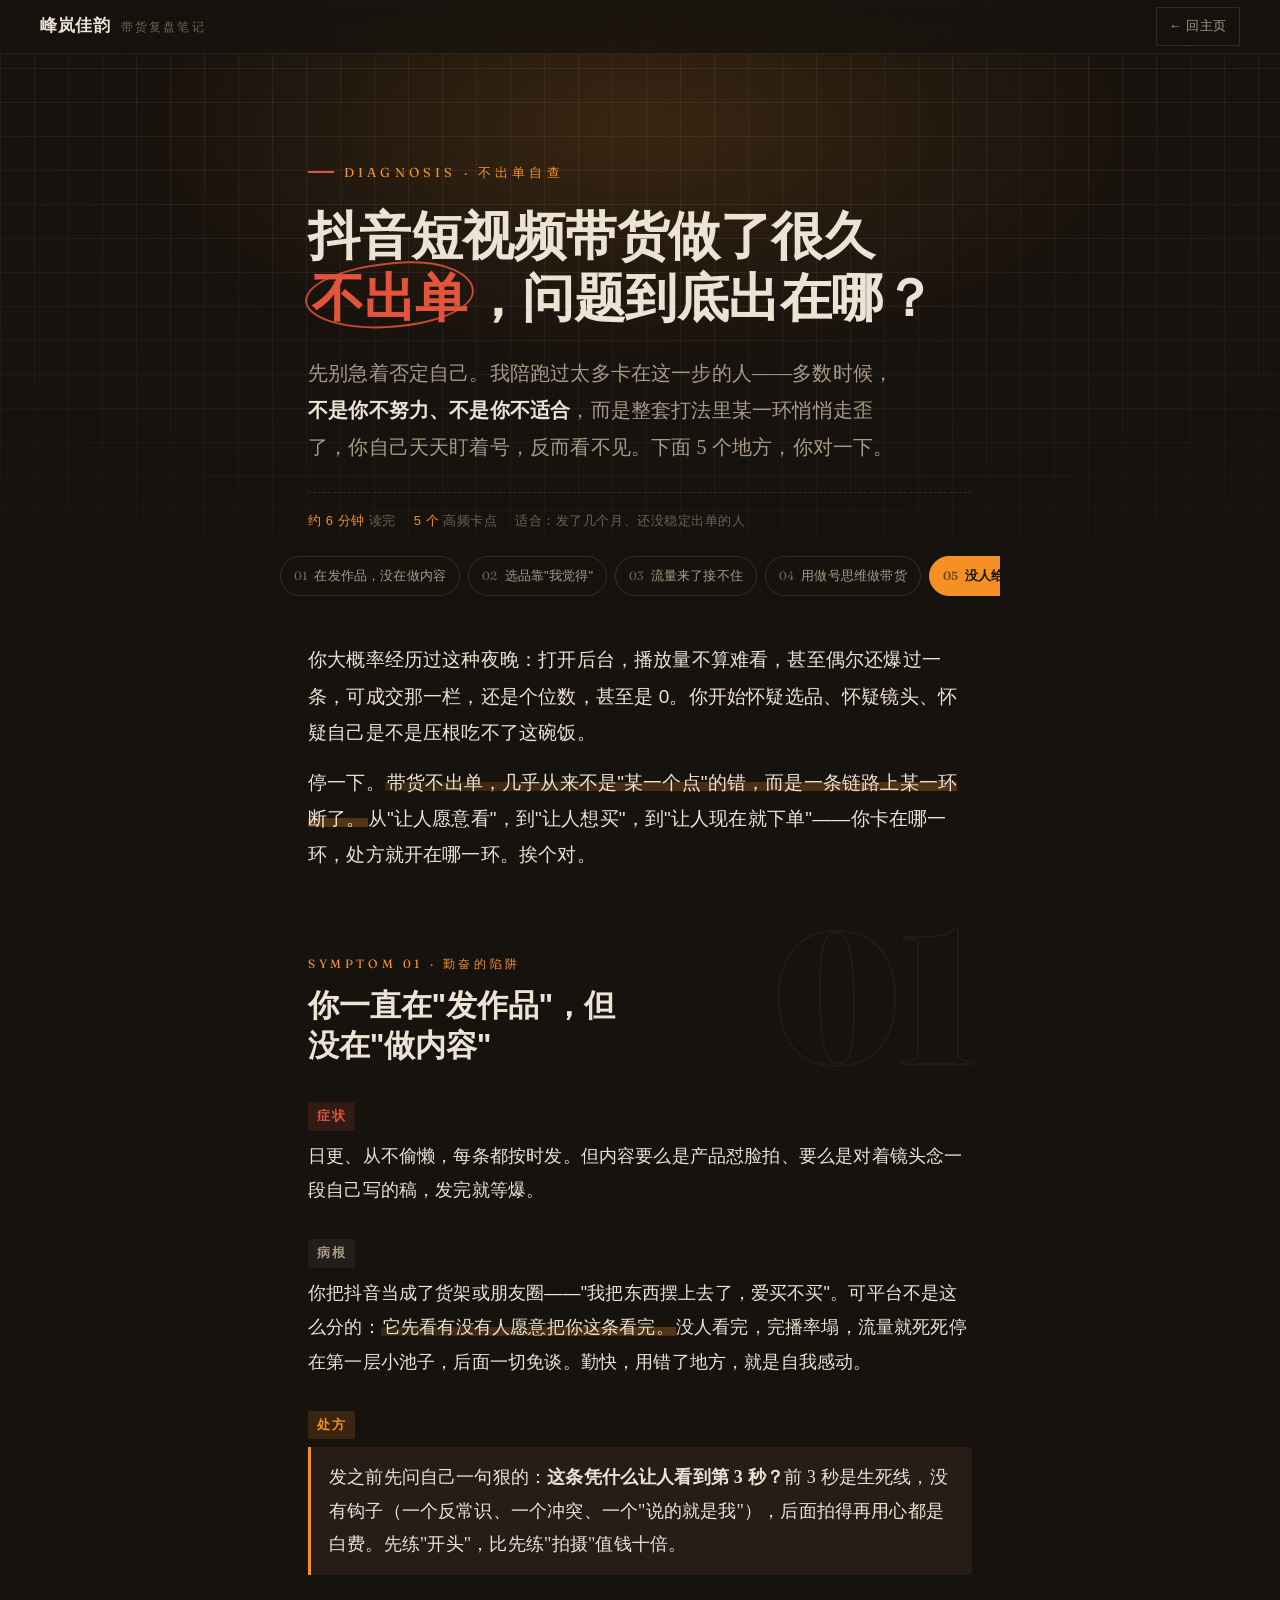
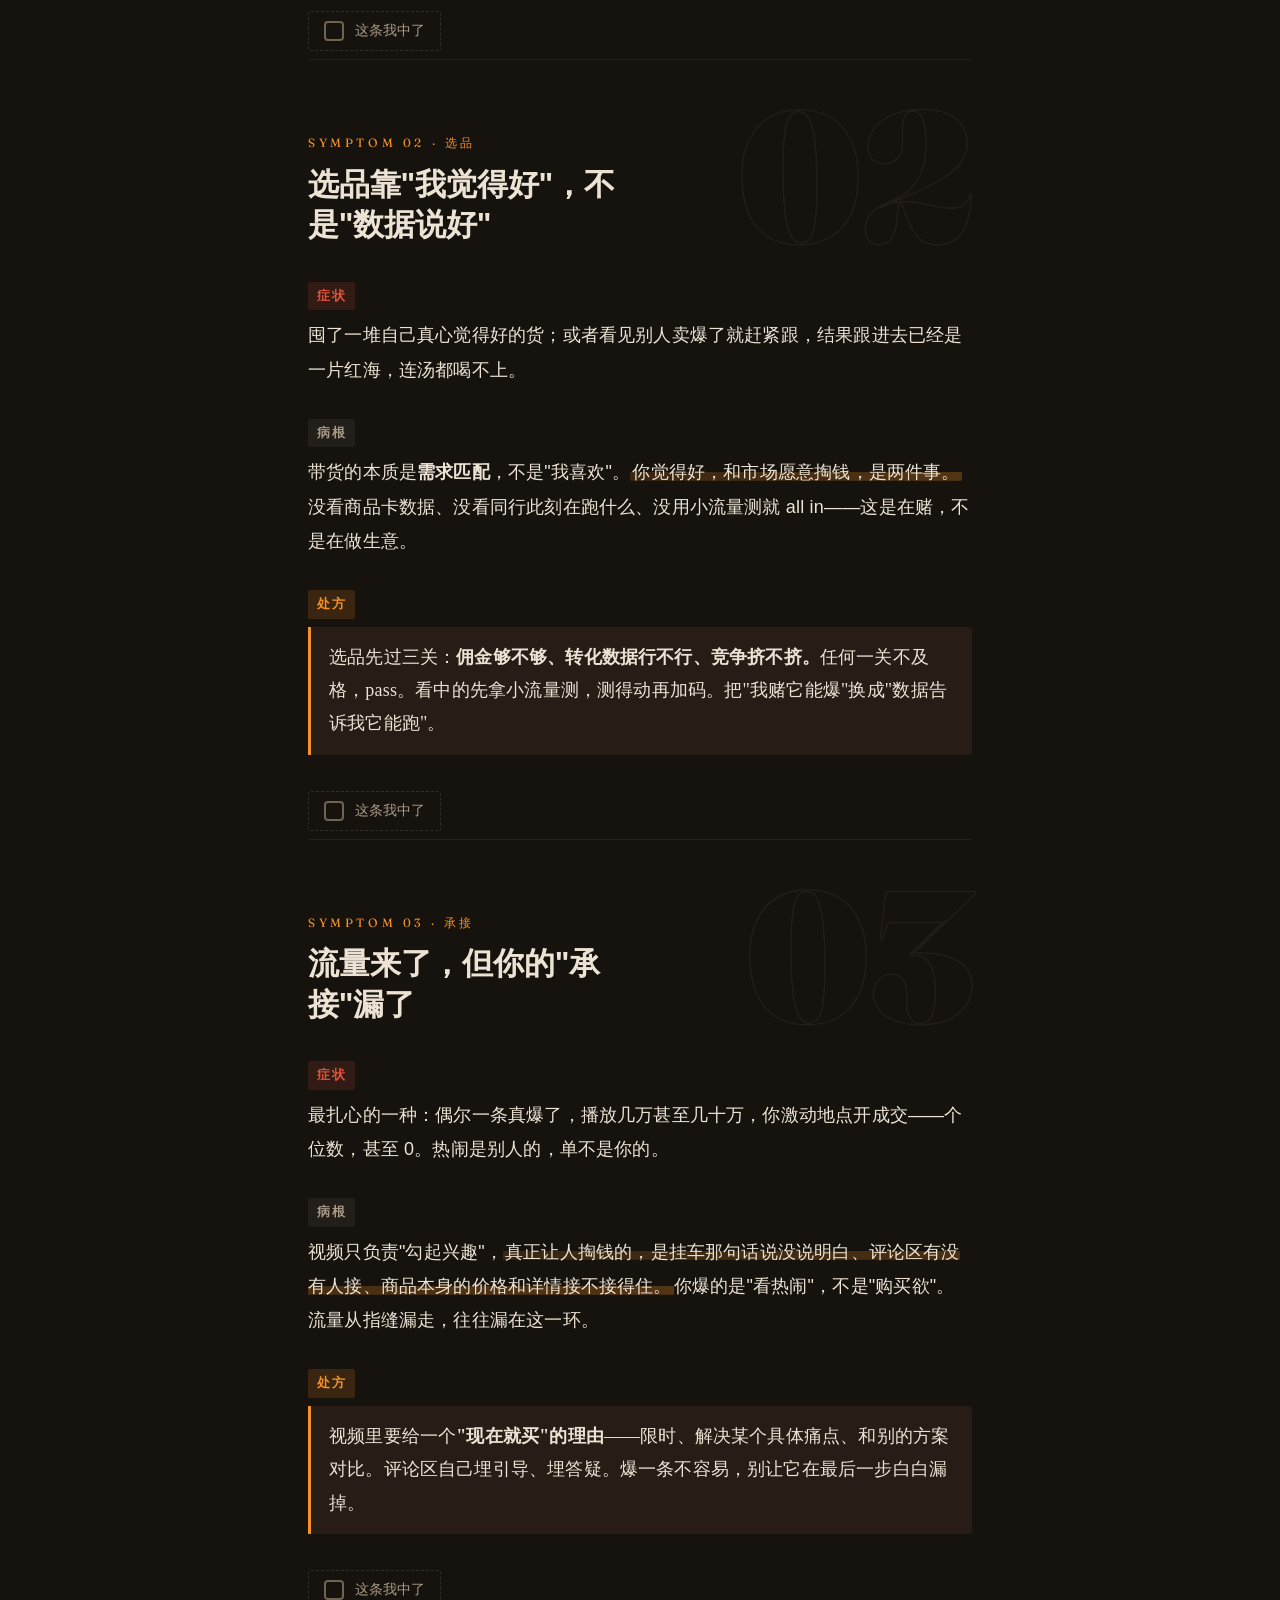
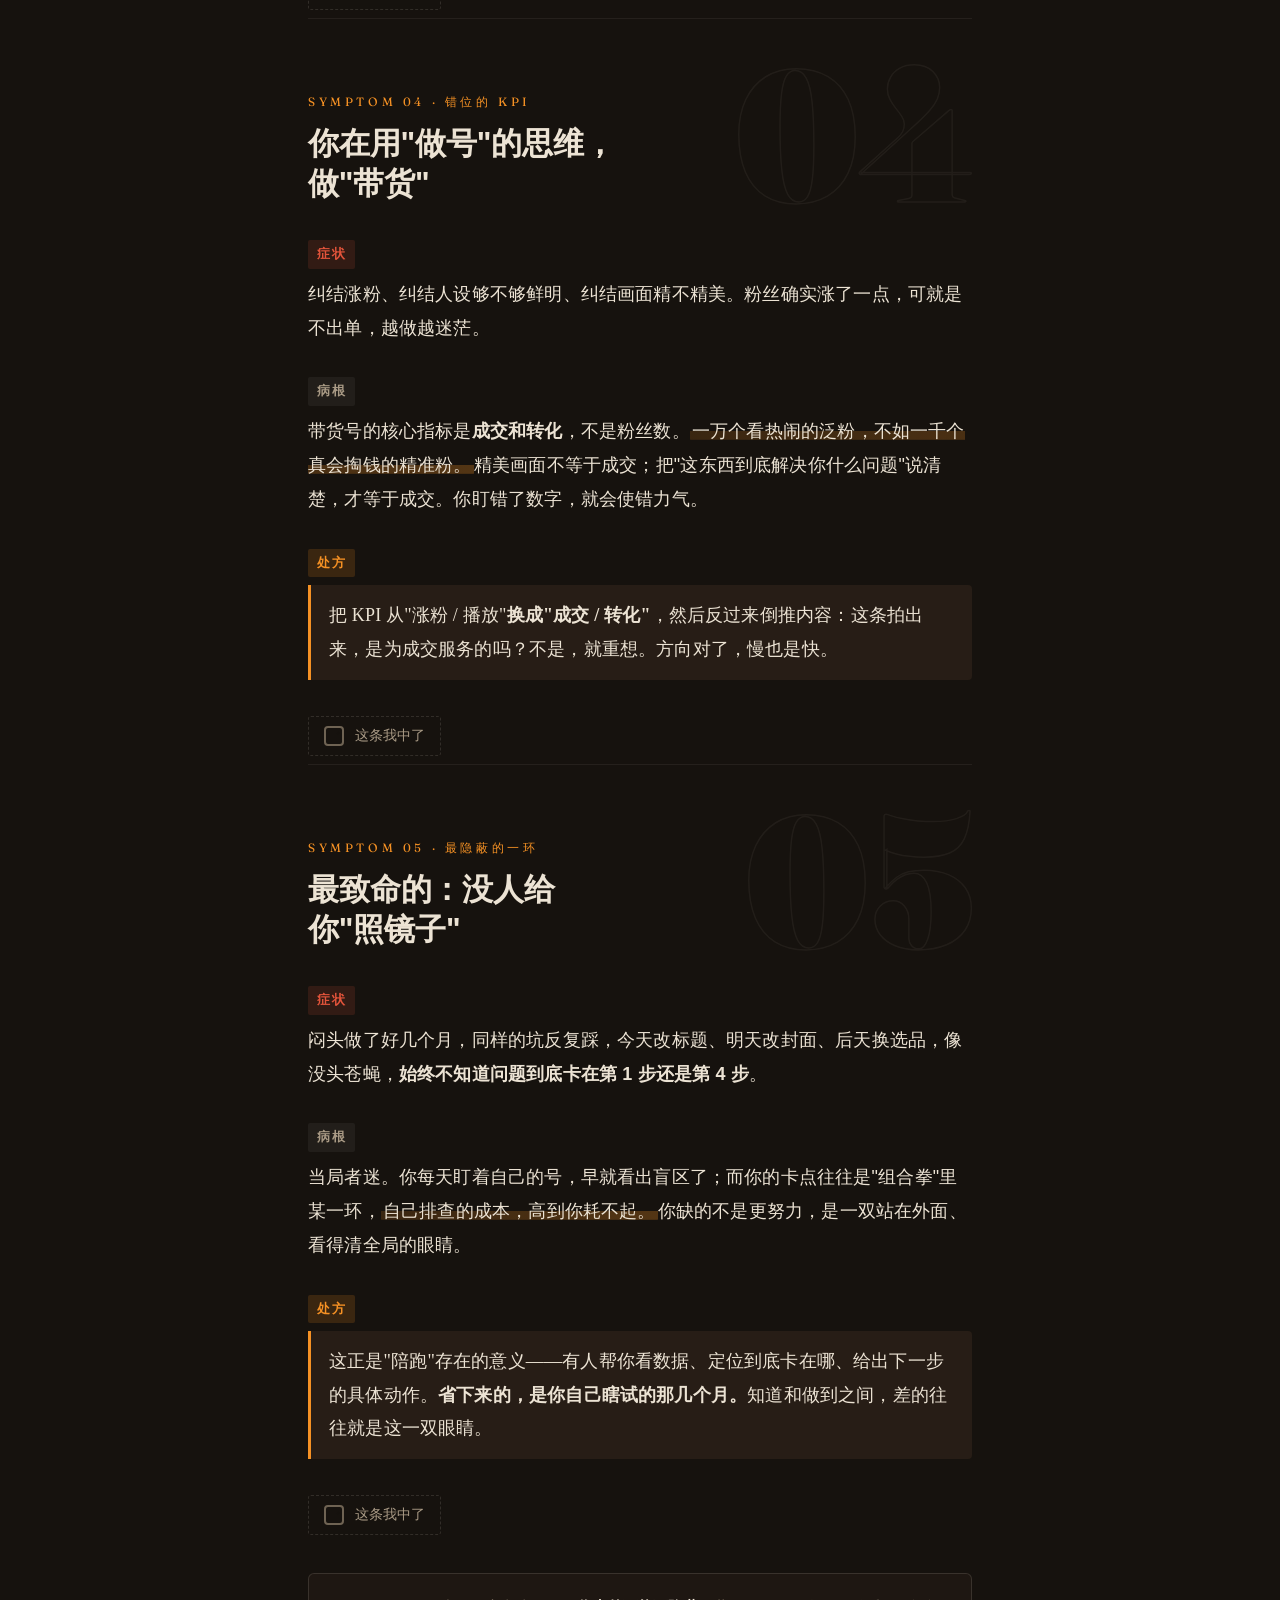
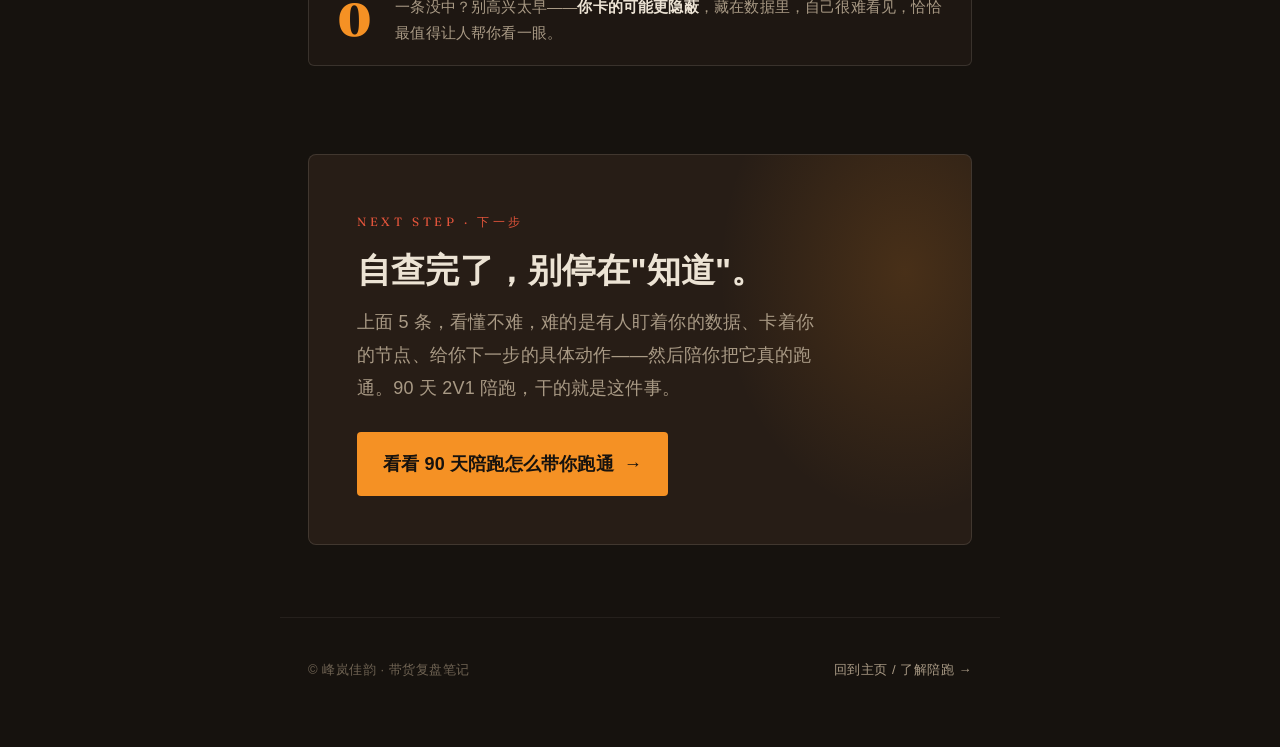
==== commit 595e658c: "更新所有内容" ====
--- a/blog/out-no-order.html
+++ b/blog/out-no-order.html
@@ -1,289 +1,477 @@
 <!DOCTYPE html>
 <html lang="zh-CN">
 <head>
-  <meta charset="UTF-8" />
-  <link rel="icon" type="image/x-icon" href="../favicon.ico" />
-
-  <!-- 头条收录推送JS 沿用首页配置 -->
-  <script>
-(function(){
-var el = document.createElement("script");
-el.src = "https://lf1-cdn-tos.bytegoofy.com/goofy/ttzz/push.js?caa2ae6c626daacee411cb8e3957a26a3ac97c10958d70d20d7df3fed50c33dfbc434964556b7d7129e9b750ed197d397efd7b0c6c715c1701396e1af40cec962b8d7c8c6655c9b00211740aa8a98e2e";
-el.id = "ttzz";
-var s = document.getElementsByTagName("script")[0];
-s.parentNode.insertBefore(el, s);
-})(window)
-</script>
-
-  <!-- 字节时间标签 -->
-  <meta property="bytedance:published_time" content="2026-07-28T10:00:00+08:00" />
-  <meta property="bytedance:updated_time" content="2026-07-28T10:00:00+08:00" />
-
-  <!-- 统一主域名 -->
-  <link rel="canonical" href="https://fljytrain.cn/blog/out-no-order.html" />
-  <!-- 站点验证标签 -->
-  <meta name="bytedance-verification-code" content="dHmdlxs4tfPzZgdVgK3D" />
-  <meta name="msvalidate.01" content="B22CA4D837A7EFBE70AE7896F3863DC6" />
-
-  <meta name="viewport" content="width=device-width, initial-scale=1.0, viewport-fit=cover" />
-  <!-- 页面SEO核心标题+描述（百度抓取核心） -->
-  <title>抖音短视频带货做了很久不出单，问题到底出在哪？|峰岚佳韵</title>
-  <meta name="description" content="很多新手自学抖音带货数月始终无法出单，播放量低迷、投流亏钱、账号越做越焦虑，盘点7个绝大多数人都会踩的核心原因，帮你找准带货卡点。" />
-
-  <meta name="theme-color" content="#FF6B35" />
-  <meta name="color-scheme" content="light" />
-  <meta name="format-detection" content="telephone=no, address=no, email=no" />
-
-  <!-- 多尺寸图标 -->
-  <link rel="icon" type="image/svg+xml" href="../favicon.svg" />
-  <link rel="icon" type="image/png" sizes="32x32" href="../favicon-32.png" />
-  <link rel="apple-touch-icon" sizes="180x180" href="../apple-touch-icon.png" />
-  <link rel="manifest" href="../manifest.json" />
-
-  <!-- OG社交分享卡片 -->
-  <meta property="og:type" content="article" />
-  <meta property="og:site_name" content="峰岚佳韵" />
-  <meta property="og:title" content="抖音短视频带货做了很久不出单，问题到底出在哪？" />
-  <meta property="og:description" content="盘点新手抖音带货不出单7大核心卡点，告别盲目摸索、内耗焦虑" />
-  <meta property="og:url" content="https://fljytrain.cn/blog/out-no-order.html" />
-  <meta property="og:locale" content="zh_CN" />
-  <meta property="og:image" content="https://fljytrain.cn/og-cover.png" />
-  <meta property="og:image:width" content="1200" />
-  <meta property="og:image:height" content="630" />
-
-  <!-- Twitter卡片 -->
-  <meta name="twitter:card" content="summary_large_image" />
-  <meta name="twitter:title" content="抖音短视频带货做了很久不出单，问题到底出在哪？" />
-  <meta name="twitter:description" content="盘点新手抖音带货不出单7大核心卡点，告别盲目摸索、内耗焦虑" />
-  <meta name="twitter:image" content="https://fljytrain.cn/og-cover.png" />
-
-  <!-- 字体加载 完全沿用首页 -->
-  <link rel="preconnect" href="https://fonts.loli.net" crossorigin />
-  <link rel="preconnect" href="https://fonts.loli.net" />
-  <link rel="preconnect" href="https://fonts.loli.net" crossorigin />
-<link rel="preload" as="style"
-      href="https://fonts.loli.net/css2?family=Sora:wght@400;600;700;800&family=Noto+Sans+SC:wght@400;500;700;900&display=swap" />
-<link rel="stylesheet"
-      href="https://fonts.loli.net/css2?family=Sora:wght@400;600;700;800&family=Noto+Sans+SC:wght@400;500;700;900&display=swap"
-      media="print" onload="this.media='all'" />
-<noscript><link rel="stylesheet"
-      href="https://fonts.loli.net/css2?family=Sora:wght@400;600;700;800&family=Noto+Sans+SC:wght@400;500;700;900&display=swap" /></noscript>
-
-  <!-- 全局样式引入 -->
-  <link rel="stylesheet" href="../style.css" />
-  <noscript><style>.rv{opacity:1!important;transform:none!important}.live-dot{animation:none!important}</style></noscript>
-
-  <style>
-    /* 博客页面专属简易排版样式，适配原有设计调性 */
-    .blog-wrap {
-      max-width: 820px;
-      margin: 0 auto;
-      padding: 120px 24px 60px;
-      color: #222;
-      line-height: 1.85;
-    }
-    .blog-header {
-      margin-bottom: 40px;
-      border-bottom: 1px solid #eee;
-      padding-bottom: 20px;
-    }
-    .blog-date {
-      font-size: 14px;
-      opacity: 0.65;
-      margin-bottom: 12px;
-    }
-    .blog-title {
-      font-size: 32px;
-      font-weight: 700;
-      line-height: 1.4;
-      font-family: "Noto Sans SC", sans-serif;
-    }
-    .blog-content h2 {
-      font-size: 22px;
-      margin: 36px 0 16px;
-      font-weight: 600;
-    }
-    .blog-content p {
-      font-size: 17px;
-      margin-bottom: 18px;
-    }
-    .blog-content ul {
-      padding-left: 22px;
-      margin-bottom: 20px;
-    }
-    .blog-content li {
-      margin-bottom: 12px;
-      font-size: 17px;
-    }
-    .blog-conclusion {
-      margin-top: 50px;
-      padding: 28px;
-      background: #fff5ef;
-      border-radius: 12px;
-    }
-    .blog-back-home {
-      display: inline-block;
-      margin-top: 30px;
-      color: #ff6b35;
-      font-weight: 500;
-    }
-  </style>
+<meta charset="UTF-8" />
+<meta name="viewport" content="width=device-width, initial-scale=1.0" />
+<title>抖音短视频带货做了很久不出单，问题到底出在哪？5 个卡点自查 - 峰岚佳韵</title>
+<meta name="description" content="日更也勤快、视频也发了，后台成交还是 0？多数时候不是你不努力，是某一步走歪了。陪跑教练拆解 5 个最常见的"不出单"卡点，照着自查，对号入座。" />
+<link rel="canonical" href="https://fljytrain.cn/out-no-order.html" />
+
+<!-- 这页自己的社交卡片：标题/描述是"干货文"口吻，图共用品牌橙图 -->
+<meta property="og:type" content="article" />
+<meta property="og:url" content="https://fljytrain.cn/out-no-order.html" />
+<meta property="og:title" content="抖音短视频带货做了很久不出单，问题到底出在哪？" />
+<meta property="og:description" content="日更也勤快、视频也发了，后台成交还是 0？5 个最常见的卡点，照着自查，对号入座。" />
+<meta property="og:image" content="https://fljytrain.cn/og-cover.png" />
+<meta property="og:image:width" content="1200" />
+<meta property="og:image:height" content="630" />
+<meta property="og:site_name" content="峰岚佳韵" />
+
+<link rel="icon" href="https://fljytrain.cn/og-cover.png">
+<link rel="apple-touch-icon" href="https://fljytrain.cn/og-cover.png">
+
+<!-- 英文/数字 display 字体：异步加载，加载失败也不影响（中文走系统栈） -->
+<link rel="preconnect" href="https://fonts.googleapis.com">
+<link rel="preconnect" href="https://fonts.gstatic.com" crossorigin>
+<link rel="stylesheet" media="print" onload="this.media='all'"
+  href="https://fonts.googleapis.com/css2?family=Fraunces:ital,opsz,wght@0,9..144,400;0,9..144,600;0,9..144,900;1,9..144,500&display=swap">
+<noscript><link rel="stylesheet" href="https://fonts.googleapis.com/css2?family=Fraunces:ital,opsz,wght@0,9..144,600;0,9..144,900;1,9..144,500&display=swap"></noscript>
+
+<!-- 关键：尽早标记 js，让"无 JS 时内容默认可见"，避免白屏 -->
+<script>document.documentElement.classList.add('js');</script>
+
+<style>
+  :root{
+    --ink:#16120e;            /* 焦墨咖底，不是纯黑 */
+    --ink-2:#1e1712;          /* 抬升一层 */
+    --ink-3:#271d16;          /* 卡片/批注条 */
+    --paper:#ece3d4;          /* 暖白正文 */
+    --paper-dim:#a99a85;      /* 次要文字 */
+    --paper-faint:#6f6353;    /* 更弱 */
+    --amber:#f59124;          /* 焦橙主强调，暖，不霓虹 */
+    --amber-bright:#ffab3d;
+    --amber-soft:rgba(245,145,36,.16);
+    --vermilion:#e2543b;      /* 批注赭红 = "红笔" */
+    --vermilion-soft:rgba(226,84,59,.14);
+    --line:rgba(236,227,212,.07);
+    --line-2:rgba(236,227,212,.13);
+    --read:720px;             /* 阅读列宽 */
+    --bar-h:54px;
+    --serif-cn:"Songti SC","STSong","Source Han Serif SC","Noto Serif SC","SimSun",serif;
+    --sans-cn:"PingFang SC","Hiragino Sans GB","Microsoft YaHei","Source Han Sans SC",sans-serif;
+    --display:"Fraunces",Georgia,"Times New Roman",serif;
+  }
+
+  *{box-sizing:border-box;margin:0;padding:0}
+  html{scroll-behavior:smooth;-webkit-text-size-adjust:100%}
+  @media (prefers-reduced-motion:reduce){html{scroll-behavior:auto}}
+  body{
+    background:var(--ink);
+    color:var(--paper);
+    font-family:var(--sans-cn);
+    font-size:18px;
+    line-height:1.9;
+    letter-spacing:.01em;
+    -webkit-font-smoothing:antialiased;
+    text-rendering:optimizeLegibility;
+    overflow-x:hidden;
+  }
+
+  /* —— 分层环境背景：方格复盘纸 + 顶部台灯光 + 极淡噪点 —— */
+  body::before{ /* 方格纸 */
+    content:"";position:fixed;inset:0;z-index:-2;pointer-events:none;
+    background-image:
+      linear-gradient(var(--line) 1px,transparent 1px),
+      linear-gradient(90deg,var(--line) 1px,transparent 1px);
+    background-size:34px 34px;
+    -webkit-mask-image:radial-gradient(120% 90% at 50% 0%,#000 35%,transparent 92%);
+            mask-image:radial-gradient(120% 90% at 50% 0%,#000 35%,transparent 92%);
+  }
+  body::after{ /* 台灯暖光，缓慢呼吸 */
+    content:"";position:fixed;left:50%;top:-26vh;z-index:-2;pointer-events:none;
+    width:120vw;height:80vh;transform:translateX(-50%);
+    background:radial-gradient(closest-side,rgba(245,145,36,.16),rgba(245,145,36,.05) 45%,transparent 72%);
+    animation:breathe 11s ease-in-out infinite;
+  }
+  @keyframes breathe{0%,100%{opacity:.7}50%{opacity:1}}
+  @media (prefers-reduced-motion:reduce){body::after{animation:none}}
+
+  a{color:inherit}
+  ::selection{background:var(--amber);color:#1a1206}
+
+  /* —— 阅读进度条 —— */
+  #progress{position:fixed;top:0;left:0;height:3px;width:0;z-index:60;
+    background:linear-gradient(90deg,var(--vermilion),var(--amber));
+    box-shadow:0 0 14px rgba(245,145,36,.5);transition:width .08s linear}
+
+  /* —— 吸顶品牌条 —— */
+  .topbar{position:sticky;top:0;z-index:50;height:var(--bar-h);
+    display:flex;align-items:center;justify-content:space-between;
+    padding:0 clamp(16px,4vw,40px);
+    background:rgba(22,18,14,.72);backdrop-filter:blur(8px);-webkit-backdrop-filter:blur(8px);
+    border-bottom:1px solid var(--line)}
+  .brand{display:flex;align-items:baseline;gap:10px;text-decoration:none}
+  .brand b{font-family:var(--serif-cn);font-weight:700;font-size:17px;letter-spacing:.04em;color:var(--paper)}
+  .brand span{font-size:12px;color:var(--paper-faint);letter-spacing:.18em;text-transform:uppercase}
+  .home{font-size:13px;color:var(--paper-dim);text-decoration:none;letter-spacing:.04em;
+    padding:6px 12px;border:1px solid var(--line-2);border-radius:2px;transition:.25s}
+  .home:hover{color:var(--ink);background:var(--amber);border-color:var(--amber)}
+
+  /* —— HERO：诊断单头，左对齐，标题被"圈画" —— */
+  .hero{max-width:var(--read);margin:0 auto;padding:clamp(48px,9vw,96px) clamp(20px,5vw,28px) 8px}
+  .kicker{display:inline-flex;align-items:center;gap:10px;font-family:var(--display);
+    font-size:13px;letter-spacing:.32em;text-transform:uppercase;color:var(--amber);margin-bottom:22px}
+  .kicker::before{content:"";width:26px;height:2px;background:var(--vermilion)}
+  h1{font-family:var(--sans-cn);font-weight:800;line-height:1.18;letter-spacing:-.01em;
+    font-size:clamp(30px,6.4vw,52px);color:var(--paper)}
+  h1 .circle{position:relative;color:var(--vermilion);white-space:nowrap;padding:0 .08em}
+  /* 手绘圈 */
+  h1 .circle::after{content:"";position:absolute;inset:-.12em -.06em -.04em;
+    border:2.5px solid var(--vermilion);border-radius:62% 38% 55% 45%/55% 48% 52% 45%;
+    transform:rotate(-2deg);opacity:.85;pointer-events:none}
+  .lede{margin-top:26px;font-family:var(--serif-cn);font-size:clamp(17px,2.5vw,20px);
+    line-height:1.85;color:var(--paper-dim);max-width:60ch}
+  .meta{margin-top:26px;display:flex;flex-wrap:wrap;gap:8px 18px;font-size:13px;color:var(--paper-faint);
+    letter-spacing:.04em;border-top:1px dashed var(--line-2);padding-top:16px}
+  .meta i{font-style:normal;color:var(--amber)}
+
+  /* —— 卡点 chip 导航 + scrollspy —— */
+  .chips{position:sticky;top:var(--bar-h);z-index:40;
+    background:linear-gradient(var(--ink) 70%,transparent);
+    padding:14px clamp(20px,5vw,28px) 18px}
+  .chips-inner{max-width:var(--read);margin:0 auto;display:flex;gap:8px;overflow-x:auto;
+    scrollbar-width:none;-ms-overflow-style:none;padding-bottom:2px}
+  .chips-inner::-webkit-scrollbar{display:none}
+  .chip{flex:0 0 auto;font-size:13px;color:var(--paper-dim);text-decoration:none;
+    padding:7px 13px;border:1px solid var(--line-2);border-radius:999px;white-space:nowrap;
+    transition:.22s;display:inline-flex;align-items:center;gap:7px}
+  .chip .n{font-family:var(--display);font-size:12px;color:var(--paper-faint)}
+  .chip:hover{color:var(--paper);border-color:var(--amber)}
+  .chip.active{color:var(--ink);background:var(--amber);border-color:var(--amber);font-weight:600}
+  .chip.active .n{color:rgba(26,18,6,.6)}
+
+  /* —— 正文 —— */
+  article{max-width:var(--read);margin:0 auto;padding:8px clamp(20px,5vw,28px) 0}
+  .intro{font-size:clamp(17px,2.4vw,19px);color:var(--paper);margin:18px 0 8px}
+  .intro p+p{margin-top:14px}
+
+  /* 卡点块 */
+  .point{position:relative;padding:clamp(40px,7vw,72px) 0 8px;
+    border-top:1px solid var(--line);scroll-margin-top:calc(var(--bar-h) + 64px)}
+  .point:first-of-type{border-top:none}
+  .ghost{position:absolute;top:clamp(20px,4vw,40px);right:-4px;font-family:var(--display);
+    font-weight:900;font-size:clamp(96px,20vw,188px);line-height:.8;color:transparent;
+    -webkit-text-stroke:1.5px rgba(236,227,212,.06);pointer-events:none;user-select:none;z-index:0}
+  .point .tag{position:relative;z-index:1;font-family:var(--display);font-size:12px;
+    letter-spacing:.3em;text-transform:uppercase;color:var(--amber);display:block;margin-bottom:10px}
+  h2{position:relative;z-index:1;font-family:var(--sans-cn);font-weight:800;
+    font-size:clamp(22px,4.4vw,31px);line-height:1.3;letter-spacing:-.005em;color:var(--paper);max-width:18ch}
+  .point .body{position:relative;z-index:1;margin-top:18px}
+  .point .body p{margin:0 0 14px;color:var(--paper)}
+  .lbl{display:inline-block;font-family:var(--serif-cn);font-size:13px;font-weight:700;
+    letter-spacing:.12em;padding:2px 9px;margin:18px 0 8px;border-radius:2px}
+  .lbl.sym{color:var(--vermilion);background:var(--vermilion-soft)}
+  .lbl.root{color:var(--paper-dim);background:rgba(236,227,212,.06)}
+  .lbl.fix{color:var(--amber);background:var(--amber-soft)}
+  /* 处方 = 批注条 */
+  .rx{font-family:var(--serif-cn);font-size:clamp(16px,2.3vw,18px);line-height:1.85;
+    color:var(--paper);background:var(--ink-3);border-left:3px solid var(--amber);
+    padding:14px 18px;margin:8px 0 4px;border-radius:0 4px 4px 0}
+
+  /* 荧光笔高亮：滚到才画出来 */
+  .mark{background-image:linear-gradient(120deg,var(--amber-soft),rgba(245,145,36,.28));
+    background-repeat:no-repeat;background-position:0 86%;background-size:100% 44%;
+    padding:0 .12em;border-radius:2px;color:var(--paper)}
+  html.js .mark{background-size:0% 44%;transition:background-size .8s cubic-bezier(.2,.7,.2,1)}
+  html.js .mark.in{background-size:100% 44%}
+
+  /* 对号入座 复选 */
+  .check{position:relative;z-index:1;display:inline-flex;align-items:center;gap:11px;
+    margin-top:22px;cursor:pointer;user-select:none;font-size:14px;color:var(--paper-dim);
+    padding:9px 15px;border:1px dashed var(--line-2);border-radius:3px;transition:.22s;background:transparent;
+    font-family:var(--sans-cn)}
+  .check:hover{border-color:var(--amber);color:var(--paper)}
+  .box{width:20px;height:20px;flex:0 0 auto;border:2px solid var(--paper-faint);border-radius:4px;
+    display:grid;place-items:center;transition:.22s}
+  .box svg{width:13px;height:13px;stroke:var(--ink);stroke-width:3;fill:none;
+    stroke-dasharray:20;stroke-dashoffset:20;transition:stroke-dashoffset .3s ease .05s}
+  .check.on{color:var(--ink);background:var(--vermilion);border-style:solid;border-color:var(--vermilion);font-weight:600}
+  .check.on .box{background:var(--paper);border-color:var(--paper)}
+  .check.on .box svg{stroke-dashoffset:0}
+
+  /* —— 自查结果动态条 —— */
+  .tally{max-width:var(--read);margin:30px auto 0;padding:0 clamp(20px,5vw,28px)}
+  .tally-card{border:1px solid var(--line-2);border-radius:6px;background:var(--ink-2);
+    padding:20px 22px;display:flex;flex-wrap:wrap;align-items:center;gap:14px 18px;
+    transition:border-color .3s,background .3s}
+  .tally-card.hot{border-color:var(--vermilion);background:linear-gradient(var(--ink-2),rgba(226,84,59,.07))}
+  .tally-num{font-family:var(--display);font-weight:900;font-size:46px;line-height:1;color:var(--amber);min-width:1.4ch;text-align:center}
+  .tally-num.bump{animation:bump .4s ease}
+  @keyframes bump{0%{transform:scale(1)}40%{transform:scale(1.35)}100%{transform:scale(1)}}
+  .tally-txt{flex:1 1 240px;font-size:15px;line-height:1.7;color:var(--paper-dim)}
+  .tally-txt b{color:var(--paper);font-weight:700}
+  .tally-cta{font-size:14px;color:var(--ink);background:var(--amber);text-decoration:none;
+    padding:9px 16px;border-radius:3px;font-weight:600;white-space:nowrap;transition:.22s}
+  .tally-cta:hover{background:var(--amber-bright);transform:translateY(-1px)}
+
+  /* —— 文末 CTA：下一步处方笺 —— */
+  .cta{max-width:var(--read);margin:clamp(48px,9vw,88px) auto 0;padding:0 clamp(20px,5vw,28px)}
+  .cta-card{position:relative;overflow:hidden;border:1px solid var(--line-2);border-radius:8px;
+    background:var(--ink-3);padding:clamp(28px,6vw,48px)}
+  .cta-card::before{content:"";position:absolute;right:-30%;top:-60%;width:80%;height:180%;
+    background:radial-gradient(closest-side,rgba(245,145,36,.16),transparent 70%);pointer-events:none}
+  .cta .rx-tag{font-family:var(--display);font-size:12px;letter-spacing:.3em;text-transform:uppercase;color:var(--vermilion)}
+  .cta h3{font-family:var(--sans-cn);font-weight:800;font-size:clamp(24px,5vw,34px);line-height:1.25;
+    margin:12px 0 14px;color:var(--paper);position:relative}
+  .cta p{color:var(--paper-dim);font-size:clamp(16px,2.3vw,18px);line-height:1.85;max-width:46ch;position:relative}
+  .cta .go{display:inline-flex;align-items:center;gap:10px;margin-top:26px;position:relative;
+    font-size:clamp(16px,2.4vw,18px);font-weight:700;color:var(--ink);background:var(--amber);
+    text-decoration:none;padding:15px 26px;border-radius:4px;transition:.25s}
+  .cta .go:hover{background:var(--amber-bright);transform:translateY(-2px);box-shadow:0 12px 30px rgba(245,145,36,.25)}
+  .cta .go .arr{transition:transform .25s}
+  .cta .go:hover .arr{transform:translateX(5px)}
+
+  footer{max-width:var(--read);margin:0 auto;padding:40px clamp(20px,5vw,28px) 64px;
+    border-top:1px solid var(--line);margin-top:clamp(40px,7vw,72px);
+    display:flex;flex-wrap:wrap;gap:10px;justify-content:space-between;align-items:center;
+    font-size:13px;color:var(--paper-faint);letter-spacing:.04em}
+  footer a{color:var(--paper-dim);text-decoration:none}
+  footer a:hover{color:var(--amber)}
+
+  /* —— reveal：无 JS 默认可见，有 JS 才先藏后现 —— */
+  html.js .reveal{opacity:0;transform:translateY(20px);transition:opacity .7s ease,transform .7s cubic-bezier(.2,.7,.2,1)}
+  html.js .reveal.in{opacity:1;transform:none}
+  @media (prefers-reduced-motion:reduce){
+    html.js .reveal{opacity:1;transform:none;transition:none}
+    html.js .mark{background-size:100% 44%!important;transition:none}
+  }
+</style>
 </head>
 <body>
-<!-- 顶部导航 完全复用首页 -->
-<header class="nav" id="nav" aria-label="主导航">
-  <div class="nav-progress" aria-hidden="true"><span id="navProgressBar"></span></div>
-  <div class="nav-island" id="navIsland">
-    <a class="nav-brand" href="../index.html" aria-label="峰岚佳韵 首页">
-      <img class="nav-logo nav-logo--color" src="../logo-color.svg" alt="峰岚佳韵" />
-      <img class="nav-logo nav-logo--white" src="../logo-white.svg" alt="" aria-hidden="true" />
-    </a>
-    <button class="nav-chapter" id="navChapter" aria-label="打开章节目录" aria-controls="navDrawer" aria-expanded="false">
-      <span class="nav-chapter-num">博客</span>
-      <span class="nav-chapter-txt">带货干货文章</span>
-      <svg class="nav-chapter-arr" viewBox="0 0 24 24" width="14" height="14" aria-hidden="true">
-        <path d="M6 9l6 6 6-6" fill="none" stroke="currentColor" stroke-width="2" stroke-linecap="round" stroke-linejoin="round"/>
-      </svg>
-    </button>
-    <div class="nav-right">
-      <span class="nav-status" title="本期招生状态">
-        <i class="nav-dot" aria-hidden="true"></i>
-        <span class="nav-status-txt">招生中 · 剩 <b class="seats">7</b> 席</span>
-      </span>
-      <button class="nav-cta" id="navWx" type="button" data-wx="JyDdhrj" aria-label="复制微信号 JyDdhrj">
-        <span>找我聊两句</span>
-        <svg class="nav-cta-arr" viewBox="0 0 24 24" width="16" height="16" aria-hidden="true">
-          <path d="M5 12h14M13 6l6 6-6 6" fill="none" stroke="currentColor" stroke-width="2" stroke-linecap="round" stroke-linejoin="round"/>
-        </svg>
-      </button>
-      <button class="nav-burger" id="navBurger" aria-label="打开章节目录" aria-expanded="false" aria-controls="navDrawer">
-        <span></span><span></span>
-      </button>
+
+<!-- 兜底图：给"不读 og 只抓首图"的客户端，与落地页策略一致 -->
+<img src="https://fljytrain.cn/og-cover.png" alt="" width="1" height="1"
+     style="position:absolute;width:1px;height:1px;overflow:hidden;clip:rect(0 0 0 0)" aria-hidden="true">
+
+<div id="progress"></div>
+
+<header class="topbar">
+  <a class="brand" href="https://fljytrain.cn/"><b>峰岚佳韵</b><span>带货复盘笔记</span></a>
+  <a class="home" href="https://fljytrain.cn/">← 回主页</a>
+</header>
+
+<section class="hero">
+  <span class="kicker">Diagnosis · 不出单自查</span>
+  <h1>抖音短视频带货做了很久<br><span class="circle">不出单</span>，问题到底出在哪？</h1>
+  <p class="lede">先别急着否定自己。我陪跑过太多卡在这一步的人——多数时候，<b style="color:var(--paper)">不是你不努力、不是你不适合</b>，而是整套打法里某一环悄悄走歪了，你自己天天盯着号，反而看不见。下面 5 个地方，你对一下。</p>
+  <div class="meta">
+    <span><i>约 6 分钟</i> 读完</span>
+    <span><i>5 个</i> 高频卡点</span>
+    <span>适合：发了几个月、还没稳定出单的人</span>
+  </div>
+</section>
+
+<nav class="chips" aria-label="卡点目录">
+  <div class="chips-inner" id="chips">
+    <a class="chip" href="#p1"><span class="n">01</span>在发作品，没在做内容</a>
+    <a class="chip" href="#p2"><span class="n">02</span>选品靠"我觉得"</a>
+    <a class="chip" href="#p3"><span class="n">03</span>流量来了接不住</a>
+    <a class="chip" href="#p4"><span class="n">04</span>用做号思维做带货</a>
+    <a class="chip" href="#p5"><span class="n">05</span>没人给你照镜子</a>
+  </div>
+</nav>
+
+<article>
+  <div class="intro reveal">
+    <p>你大概率经历过这种夜晚：打开后台，播放量不算难看，甚至偶尔还爆过一条，可成交那一栏，还是个位数，甚至是 0。你开始怀疑选品、怀疑镜头、怀疑自己是不是压根吃不了这碗饭。</p>
+    <p>停一下。<span class="mark">带货不出单，几乎从来不是"某一个点"的错，而是一条链路上某一环断了。</span>从"让人愿意看"，到"让人想买"，到"让人现在就下单"——你卡在哪一环，处方就开在哪一环。挨个对。</p>
+  </div>
+
+  <!-- 01 -->
+  <section class="point reveal" id="p1">
+    <span class="ghost">01</span>
+    <span class="tag">Symptom 01 · 勤奋的陷阱</span>
+    <h2>你一直在"发作品"，但没在"做内容"</h2>
+    <div class="body">
+      <span class="lbl sym">症状</span>
+      <p>日更、从不偷懒，每条都按时发。但内容要么是产品怼脸拍、要么是对着镜头念一段自己写的稿，发完就等爆。</p>
+      <span class="lbl root">病根</span>
+      <p>你把抖音当成了货架或朋友圈——"我把东西摆上去了，爱买不买"。可平台不是这么分的：<span class="mark">它先看有没有人愿意把你这条看完。</span>没人看完，完播率塌，流量就死死停在第一层小池子，后面一切免谈。勤快，用错了地方，就是自我感动。</p>
+      <span class="lbl fix">处方</span>
+      <p class="rx">发之前先问自己一句狠的：<b>这条凭什么让人看到第 3 秒？</b>前 3 秒是生死线，没有钩子（一个反常识、一个冲突、一个"说的就是我"），后面拍得再用心都是白费。先练"开头"，比先练"拍摄"值钱十倍。</p>
     </div>
-  </div>
-</header>
-<!-- 抽屉菜单、遮罩沿用首页代码 -->
-<div class="nav-scrim" id="navScrim" aria-hidden="true"></div>
-<div class="nav-drawer" id="navDrawer" inert aria-hidden="true">
-  <div class="nav-drawer-head">
-    <img class="nav-drawer-logo" src="../logo-white.svg" alt="峰岚佳韵" />
-    <button class="nav-drawer-close" id="navDrawerClose" aria-label="关闭目录"><span></span><span></span></button>
-  </div>
-  <nav class="nav-drawer-list" aria-label="网站导航">
-    <a href="../index.html"><span class="dl-num">首页</span><span class="dl-txt">主页</span></a>
-    <a href="#blog-list"><span class="dl-num">博客</span><span class="dl-txt">全部干货文章</span></a>
-    <a href="../index.html#pain"><span class="dl-num">01</span><span class="dl-txt">痛点诊断</span></a>
-    <a href="../index.html#skill"><span class="dl-num">02</span><span class="dl-txt">能力体系</span></a>
-    <a href="../index.html#cta"><span class="dl-num">10</span><span class="dl-txt">报名咨询</span></a>
-  </nav>
-  <div class="nav-drawer-foot">
-    <span class="nav-status on-dark">
-      <i class="nav-dot" aria-hidden="true"></i>
-      <span>招生中 · 剩 <b class="seats">7</b> 席</span>
-    </span>
-    <button class="drawer-cta" id="drawerWx" type="button" data-wx="JyDdhrj">复制微信号 联系咨询 →</button>
+    <button class="check" data-point="1"><span class="box"><svg viewBox="0 0 24 24"><polyline points="4 12 10 18 20 6"/></svg></span><span class="txt">这条我中了</span></button>
+  </section>
+
+  <!-- 02 -->
+  <section class="point reveal" id="p2">
+    <span class="ghost">02</span>
+    <span class="tag">Symptom 02 · 选品</span>
+    <h2>选品靠"我觉得好"，不是"数据说好"</h2>
+    <div class="body">
+      <span class="lbl sym">症状</span>
+      <p>囤了一堆自己真心觉得好的货；或者看见别人卖爆了就赶紧跟，结果跟进去已经是一片红海，连汤都喝不上。</p>
+      <span class="lbl root">病根</span>
+      <p>带货的本质是<b>需求匹配</b>，不是"我喜欢"。<span class="mark">你觉得好，和市场愿意掏钱，是两件事。</span>没看商品卡数据、没看同行此刻在跑什么、没用小流量测就 all in——这是在赌，不是在做生意。</p>
+      <span class="lbl fix">处方</span>
+      <p class="rx">选品先过三关：<b>佣金够不够、转化数据行不行、竞争挤不挤。</b>任何一关不及格，pass。看中的先拿小流量测，测得动再加码。把"我赌它能爆"换成"数据告诉我它能跑"。</p>
+    </div>
+    <button class="check" data-point="2"><span class="box"><svg viewBox="0 0 24 24"><polyline points="4 12 10 18 20 6"/></svg></span><span class="txt">这条我中了</span></button>
+  </section>
+
+  <!-- 03 -->
+  <section class="point reveal" id="p3">
+    <span class="ghost">03</span>
+    <span class="tag">Symptom 03 · 承接</span>
+    <h2>流量来了，但你的"承接"漏了</h2>
+    <div class="body">
+      <span class="lbl sym">症状</span>
+      <p>最扎心的一种：偶尔一条真爆了，播放几万甚至几十万，你激动地点开成交——个位数，甚至 0。热闹是别人的，单不是你的。</p>
+      <span class="lbl root">病根</span>
+      <p>视频只负责"勾起兴趣"，<span class="mark">真正让人掏钱的，是挂车那句话说没说明白、评论区有没有人接、商品本身的价格和详情接不接得住。</span>你爆的是"看热闹"，不是"购买欲"。流量从指缝漏走，往往漏在这一环。</p>
+      <span class="lbl fix">处方</span>
+      <p class="rx">视频里要给一个<b>"现在就买"的理由</b>——限时、解决某个具体痛点、和别的方案对比。评论区自己埋引导、埋答疑。爆一条不容易，别让它在最后一步白白漏掉。</p>
+    </div>
+    <button class="check" data-point="3"><span class="box"><svg viewBox="0 0 24 24"><polyline points="4 12 10 18 20 6"/></svg></span><span class="txt">这条我中了</span></button>
+  </section>
+
+  <!-- 04 -->
+  <section class="point reveal" id="p4">
+    <span class="ghost">04</span>
+    <span class="tag">Symptom 04 · 错位的 KPI</span>
+    <h2>你在用"做号"的思维，做"带货"</h2>
+    <div class="body">
+      <span class="lbl sym">症状</span>
+      <p>纠结涨粉、纠结人设够不够鲜明、纠结画面精不精美。粉丝确实涨了一点，可就是不出单，越做越迷茫。</p>
+      <span class="lbl root">病根</span>
+      <p>带货号的核心指标是<b>成交和转化</b>，不是粉丝数。<span class="mark">一万个看热闹的泛粉，不如一千个真会掏钱的精准粉。</span>精美画面不等于成交；把"这东西到底解决你什么问题"说清楚，才等于成交。你盯错了数字，就会使错力气。</p>
+      <span class="lbl fix">处方</span>
+      <p class="rx">把 KPI 从"涨粉 / 播放"<b>换成"成交 / 转化"</b>，然后反过来倒推内容：这条拍出来，是为成交服务的吗？不是，就重想。方向对了，慢也是快。</p>
+    </div>
+    <button class="check" data-point="4"><span class="box"><svg viewBox="0 0 24 24"><polyline points="4 12 10 18 20 6"/></svg></span><span class="txt">这条我中了</span></button>
+  </section>
+
+  <!-- 05 -->
+  <section class="point reveal" id="p5">
+    <span class="ghost">05</span>
+    <span class="tag">Symptom 05 · 最隐蔽的一环</span>
+    <h2>最致命的：没人给你"照镜子"</h2>
+    <div class="body">
+      <span class="lbl sym">症状</span>
+      <p>闷头做了好几个月，同样的坑反复踩，今天改标题、明天改封面、后天换选品，像没头苍蝇，<b>始终不知道问题到底卡在第 1 步还是第 4 步</b>。</p>
+      <span class="lbl root">病根</span>
+      <p>当局者迷。你每天盯着自己的号，早就看出盲区了；而你的卡点往往是"组合拳"里某一环，<span class="mark">自己排查的成本，高到你耗不起。</span>你缺的不是更努力，是一双站在外面、看得清全局的眼睛。</p>
+      <span class="lbl fix">处方</span>
+      <p class="rx">这正是"陪跑"存在的意义——有人帮你看数据、定位到底卡在哪、给出下一步的具体动作。<b>省下来的，是你自己瞎试的那几个月。</b>知道和做到之间，差的往往就是这一双眼睛。</p>
+    </div>
+    <button class="check" data-point="5"><span class="box"><svg viewBox="0 0 24 24"><polyline points="4 12 10 18 20 6"/></svg></span><span class="txt">这条我中了</span></button>
+  </section>
+</article>
+
+<!-- 自查结果动态条 -->
+<div class="tally reveal">
+  <div class="tally-card" id="tallyCard">
+    <div class="tally-num" id="tallyNum">0</div>
+    <div class="tally-txt" id="tallyTxt">边读边勾，看看你<b>中了几条</b>。中得越多，越说明这不是单点问题，而是该让人帮你把整套打法捋一遍了。</div>
+    <a class="tally-cta" href="https://fljytrain.cn/" id="tallyCta" style="display:none">看看怎么破 →</a>
   </div>
 </div>
 
-<!-- 正文博客内容区域 -->
-<main class="blog-wrap">
-  <article>
-    <div class="blog-header">
-      <div class="blog-date">发布时间：2026年07月28日</div>
-      <h1 class="blog-title">抖音短视频带货做了很久不出单，问题到底出在哪？</h1>
-    </div>
-    <div class="blog-content">
-      <p>身边太多上班族、宝妈、副业新手，自己摸索抖音短视频带货少则两三个月，多则大半年。每天抽空拍视频、剪片子、熬夜刷各类博主教程，耗费大量时间精力，结果播放量始终低迷，投随心推不断亏钱，从头到尾没有稳定出单，慢慢陷入自我怀疑和焦虑。</p>
-      <p>绝大多数人带货不出单，并不是自己不努力、没有天赋，而是全程踩中了抖音带货整套流程里的各类误区，环节断裂，自然无法完成从观看→下单的闭环。今天就盘点7个最普遍的核心卡点，对照一下你大概率中招了其中好几条。</p>
-
-      <h2>一、账号没有清晰定位，什么内容都想做</h2>
-      <p>新手最容易犯的第一个错误：没有固定赛道、固定人群，今天刷到美妆爆款就拍美妆，明天看到家居好物热销就跟风家居。抖音系统无法识别你的账号标签，不知道该把你的视频推送给哪一类精准用户。</p>
-      <p>泛流量观看再多，都没有购买意愿，自然不会产生订单。没有精准人群定位，是所有带货账号起步失败的根源。</p>
-
-      <h2>二、盲目跟风选品，只会抄爆款不会判断品好坏</h2>
-      <p>很多人选品逻辑极度简单：谁卖得火我就跟着卖什么。但热门爆款大多已经被无数博主瓜分流量，新手没有投放经验、没有粉丝基础，入局只能喝汤甚至亏本。</p>
-      <p>不懂核算产品佣金、保本ROI、受众匹配度，仅凭主观喜好选品，选十个品九个都跑不起来，白白浪费拍摄和投流资金。</p>
-
-      <h2>三、视频开头留不住人，完播率严重不达标</h2>
-      <p>抖音平台第一考核指标就是完播率，如果前3秒抓不住用户眼球，用户一划而过，视频直接被系统判定为低质量内容，不会继续推送流量。</p>
-      <p>自学的新手大多只会平铺直叙介绍产品，没有痛点直击、没有情绪钩子，视频全程平淡，完播数据拉胯，流量永远起不来。</p>
-
-      <h2>四、只会拍素材，不懂画面和文案的转化逻辑</h2>
-      <p>拍摄画面、镜头语言、产品展示顺序都是有目的性的：哪些画面用来建立信任，哪些细节激发购买欲望，哪些话术引导下单，全部都有标准框架。</p>
-      <p>普通人只是随手拍摄日常画面，把产品说明书念一遍，无法勾起用户消费需求，哪怕流量进来了，转化率也极低。</p>
-
-      <h2>五、随心推/千川投放全凭感觉，只会盲目烧钱</h2>
-      <p>冷启动、建模期、稳定放量期每个阶段投放预算、出价、人群设置都不一样。新手看不懂后台数据，不知道什么时候加预算、什么时候暂停计划，要么不敢投没流量，要么乱投持续亏损。</p>
-
-      <h2>六、不会复盘数据，出错了找不到问题根源</h2>
-      <p>播放低不知道是内容问题还是标签问题；转化差分不清是产品不合适还是文案话术问题；投流亏钱无法定位是素材还是出价问题。</p>
-      <p>看不懂后台各项流量指标，每次做错只能从头瞎试，反复踩同一个坑，永远无法迭代优化账号。</p>
-
-      <h2>七、独自坚持很难，心态崩溃容易半途而废</h2>
-      <p>一个人做账号没有监督、没有正向反馈，半个月看不到结果就会懈怠。今天想做带货，明天想尝试直播，后天又打算换赛道，定力不足，最终很难拿到正向结果。</p>
-
-      <div class="blog-conclusion">
-        <h2>总结：带货不出单，本质是流程断层</h2>
-        <p>抖音短视频带货是一套完整闭环：定位→选品→脚本创作→素材拍摄→付费投放→数据复盘，七个环节缺一不可。独自摸索很容易环节断裂，处处碰壁。</p>
-        <p>如果你反复尝试始终无法跑通整套带货体系，不妨了解峰岚佳韵90天2V1抖音短视频带货陪跑。全程一对一带着你走完完整流程，逐个打通卡点，帮新手避开绝大多数自学弯路，最终拥有独立运营带货账号的能力。</p>
-      </div>
-
-      <a href="../index.html" class="blog-back-home">← 返回官网首页 查看完整陪跑介绍</a>
-    </div>
-  </article>
-</main>
-
-<!-- 页脚 完全复用首页，包含合规温馨提示 -->
-<footer class="site-foot" data-theme="dark">
-  <div class="wrap">
-    <div class="foot-top">
-      <div class="foot-brand">
-        <p class="foot-logo-row"><span class="foot-logo">90</span><span class="foot-name">天带货陪跑</span></p>
-        <p class="foot-tag">诚实比承诺更重要。</p>
-        <p class="foot-sub">抖音短视频带货 · 90 天一对一陪跑 · 每月仅 30 人</p>
-      </div>
-      <nav class="foot-nav" aria-label="页面导航">
-        <div class="foot-col">
-          <p class="foot-col-t">为什么来</p>
-          <a href="../index.html#pain">01 · 你的困境</a>
-          <a href="../index.html#skill">02 · 我的方案</a>
-          <a href="../index.html#diff">03 · 凭什么不同</a>
-          <a href="../index.html#why">04 · 我是谁</a>
-        </div>
-        <div class="foot-col">
-          <p class="foot-col-t">怎么走</p>
-          <a href="../index.html#fit">05 · 适合谁</a>
-          <a href="../index.html#nofit">06 · 不适合谁</a>
-          <a href="../index.html#roadmap">07 · 90 天流程</a>
-        </div>
-        <div class="foot-col">
-          <p class="foot-col-t">带什么走</p>
-          <a href="../index.html#manual">08 · 作战手册</a>
-          <a href="../index.html#faq">09 · 常见问题</a>
-          <a href="../index.html#cta">10 · 最后一站</a>
-        </div>
-      </nav>
-    </div>
-    <div class="foot-bot">
-      <p>© 2026 · 抖音带货陪跑 · 本页每一个字，都是大实话。</p>
-      <p class="foot-motto">不承诺暴富，只承诺清醒。</p>
-      <p style="font-size:12px;opacity:0.7;margin-top:12px;line-height:1.6;">
-温馨提示：本课程为线上知识服务，一经交付非质量问题不予退款；所有教学内容仅为实操思路分享，不保证收益，带货收益取决于个人执行能力。
-      </p>
-    </div>
+<!-- 文末 CTA -->
+<section class="cta reveal">
+  <div class="cta-card">
+    <span class="rx-tag">Next Step · 下一步</span>
+    <h3>自查完了，别停在"知道"。</h3>
+    <p>上面 5 条，看懂不难，难的是有人盯着你的数据、卡着你的节点、给你下一步的具体动作——然后陪你把它真的跑通。90 天 2V1 陪跑，干的就是这件事。</p>
+    <a class="go" href="https://fljytrain.cn/">看看 90 天陪跑怎么带你跑通 <span class="arr">→</span></a>
   </div>
+</section>
+
+<footer>
+  <span>© 峰岚佳韵 · 带货复盘笔记</span>
+  <a href="https://fljytrain.cn/">回到主页 / 了解陪跑 →</a>
 </footer>
 
-<!-- 回到顶部按钮 -->
-<button class="totop" id="toTop" type="button" aria-label="回到顶部">
-  <svg class="totop-ring" viewBox="0 0 52 52" aria-hidden="true">
-    <circle class="totop-track" cx="26" cy="26" r="22"></circle>
-    <circle class="totop-prog" cx="26" cy="26" r="22"></circle>
-  </svg>
-  <span class="totop-arr" aria-hidden="true">↑</span>
-</button>
-
-<!-- 全局交互JS -->
-<script src="../script.js"></script>
+<script>
+(function(){
+  "use strict";
+  var reduce = window.matchMedia && window.matchMedia('(prefers-reduced-motion:reduce)').matches;
+
+  /* 阅读进度条 */
+  var bar = document.getElementById('progress');
+  function onScroll(){
+    var h = document.documentElement;
+    var max = h.scrollHeight - h.clientHeight;
+    bar.style.width = (max > 0 ? (h.scrollTop / max * 100) : 0) + '%';
+  }
+  window.addEventListener('scroll', onScroll, {passive:true});
+  window.addEventListener('resize', onScroll);
+  onScroll();
+
+  /* reveal + 高亮画线 */
+  if ('IntersectionObserver' in window && !reduce){
+    var io = new IntersectionObserver(function(es){
+      es.forEach(function(e){
+        if(e.isIntersecting){ e.target.classList.add('in'); io.unobserve(e.target); }
+      });
+    }, {threshold:.18, rootMargin:'0px 0px -8% 0px'});
+    document.querySelectorAll('.reveal').forEach(function(el){io.observe(el);});
+
+    var io2 = new IntersectionObserver(function(es){
+      es.forEach(function(e){ if(e.isIntersecting){ e.target.classList.add('in'); io2.unobserve(e.target);} });
+    }, {threshold:.6});
+    document.querySelectorAll('.mark').forEach(function(el){io2.observe(el);});
+  } else {
+    document.querySelectorAll('.reveal,.mark').forEach(function(el){el.classList.add('in');});
+  }
+
+  /* scrollspy：当前卡点 chip 高亮 */
+  var chips = Array.prototype.slice.call(document.querySelectorAll('.chip'));
+  var map = {};
+  chips.forEach(function(c){ map[c.getAttribute('href').slice(1)] = c; });
+  if ('IntersectionObserver' in window){
+    var spy = new IntersectionObserver(function(es){
+      es.forEach(function(e){
+        if(e.isIntersecting){
+          chips.forEach(function(c){c.classList.remove('active');});
+          var c = map[e.target.id]; if(c) c.classList.add('active');
+        }
+      });
+    }, {rootMargin:'-45% 0px -50% 0px', threshold:0});
+    document.querySelectorAll('.point').forEach(function(s){spy.observe(s);});
+  }
+
+  /* 对号入座 + 计数 + 动态文案 */
+  var KEY = 'fljy_tally_v1';
+  var state = {};
+  try { state = JSON.parse(localStorage.getItem(KEY) || '{}') || {}; } catch(e){ state = {}; }
+
+  var numEl = document.getElementById('tallyNum');
+  var txtEl = document.getElementById('tallyTxt');
+  var ctaEl = document.getElementById('tallyCta');
+  var cardEl = document.getElementById('tallyCard');
+
+  var MSG = [
+    '边读边勾，看看你<b>中了几条</b>。中得越多，越说明这不是单点问题，而是该让人帮你把整套打法捋一遍了。',
+    '一条没中？别高兴太早——<b>你卡的可能更隐蔽</b>，藏在数据里，自己很难看见，恰恰最值得让人帮你看一眼。',
+    '中了 1–2 条，是好事：<b>把这两处调对，往往立刻有起色。</b>方向已经清楚了，差的是执行到位。',
+    '中了 3 条以上——<b>别自己硬扛了。</b>这已经不是某一个点的事，是整套打法需要有人陪你从头捋一遍、盯着跑通。'
+  ];
+  function bucket(n){ return n===0?1 : (n<=2?2 : 3); }
+
+  function render(animate){
+    var n = Object.keys(state).filter(function(k){return state[k];}).length;
+    numEl.textContent = n;
+    if(animate && !reduce){ numEl.classList.remove('bump'); void numEl.offsetWidth; numEl.classList.add('bump'); }
+    var b = bucket(n);
+    txtEl.innerHTML = MSG[b];
+    ctaEl.style.display = (n>=1) ? 'inline-flex' : 'none';
+    cardEl.classList.toggle('hot', n>=3);
+  }
+
+  document.querySelectorAll('.check').forEach(function(btn){
+    var id = btn.getAttribute('data-point');
+    if(state[id]){ btn.classList.add('on'); btn.querySelector('.txt').textContent = '已记一笔 · 我中了'; }
+    btn.addEventListener('click', function(){
+      var on = btn.classList.toggle('on');
+      state[id] = on;
+      btn.querySelector('.txt').textContent = on ? '已记一笔 · 我中了' : '这条我中了';
+      try { localStorage.setItem(KEY, JSON.stringify(state)); } catch(e){}
+      render(true);
+    });
+  });
+  render(false);
+})();
+</script>
 </body>
 </html>
